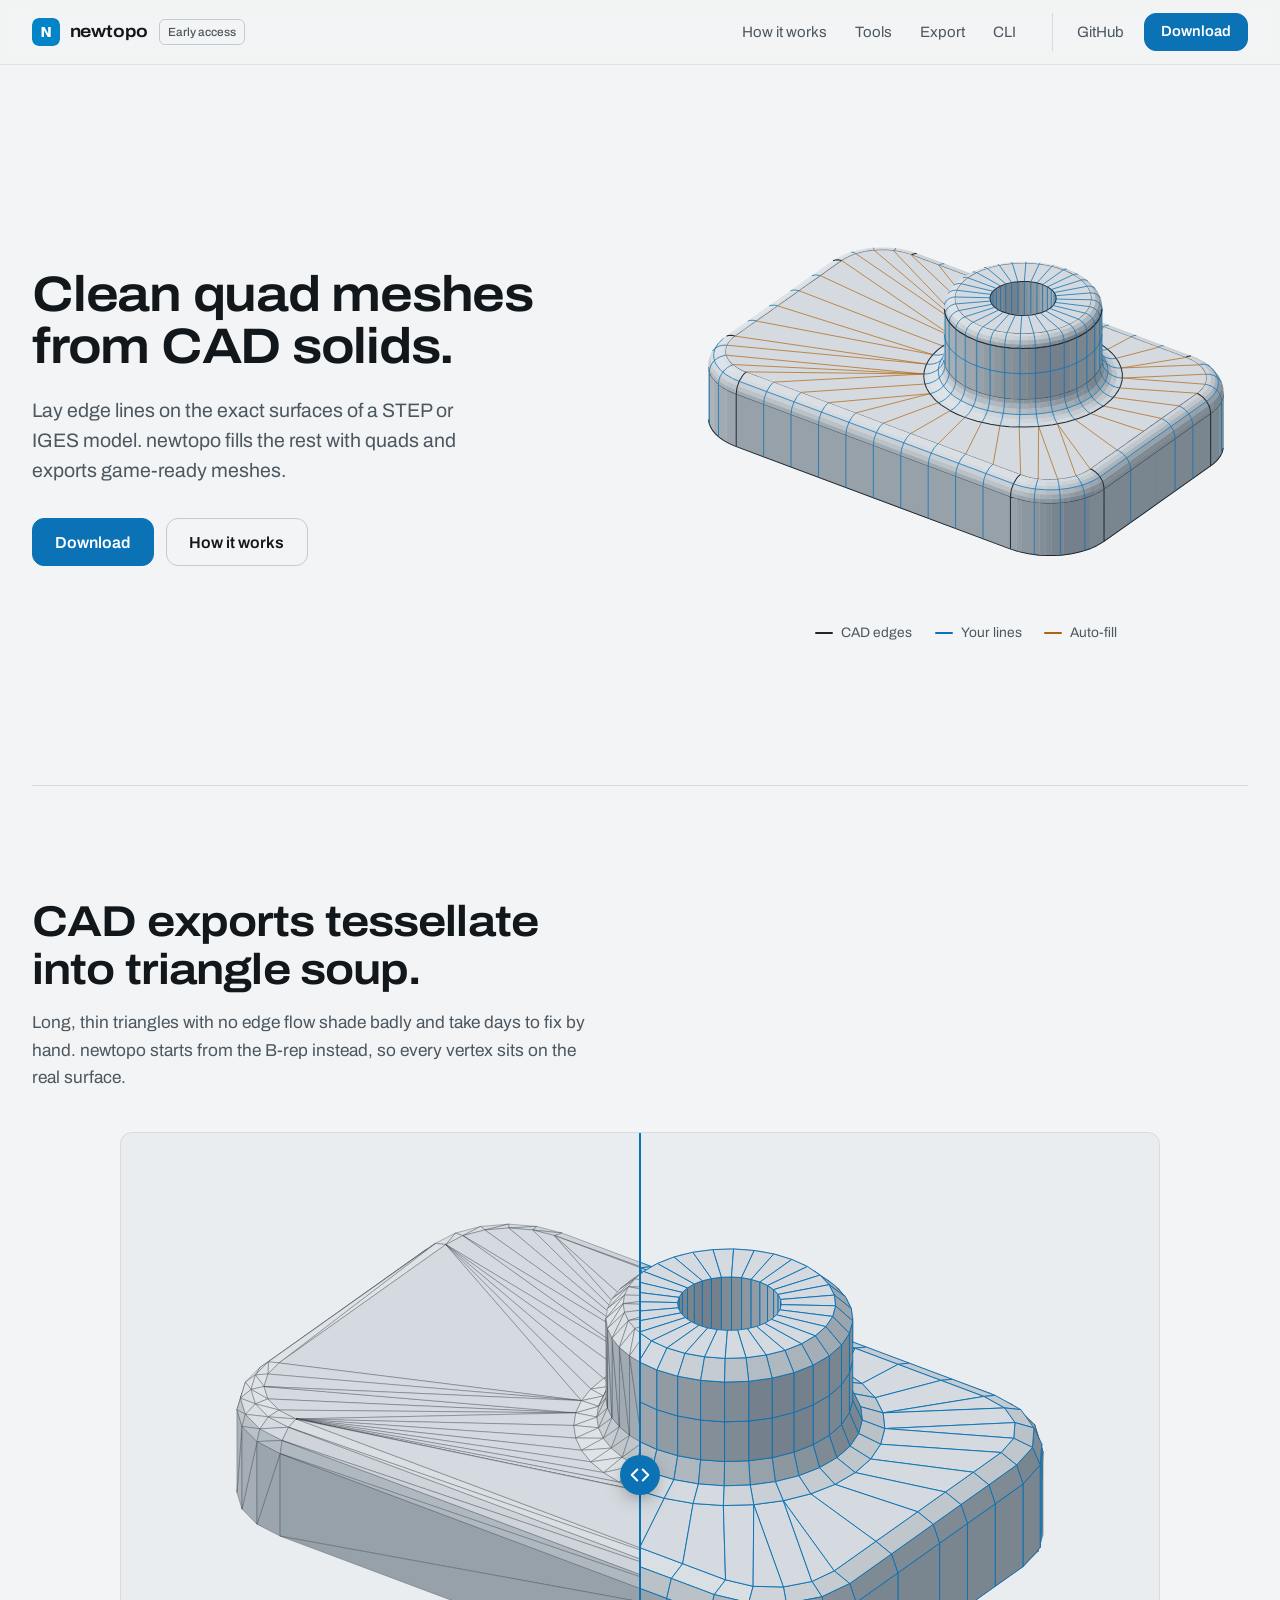
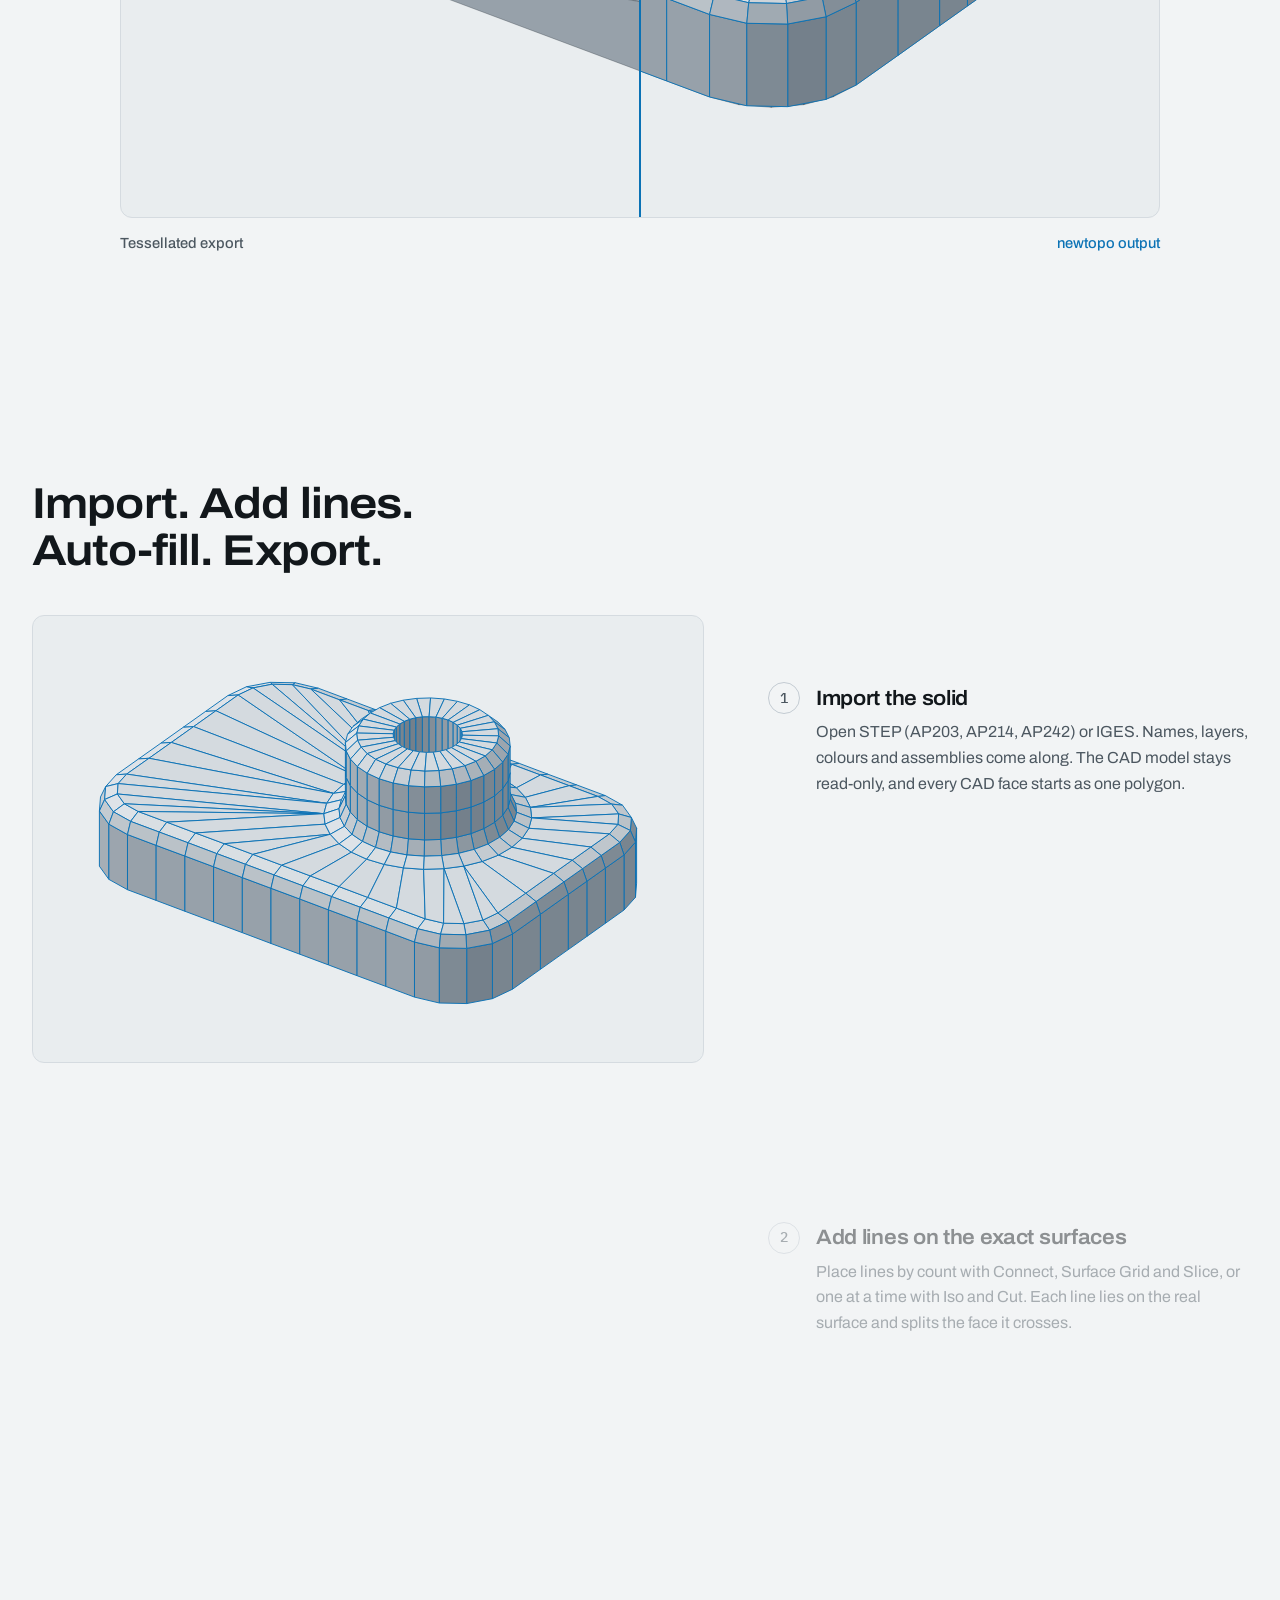
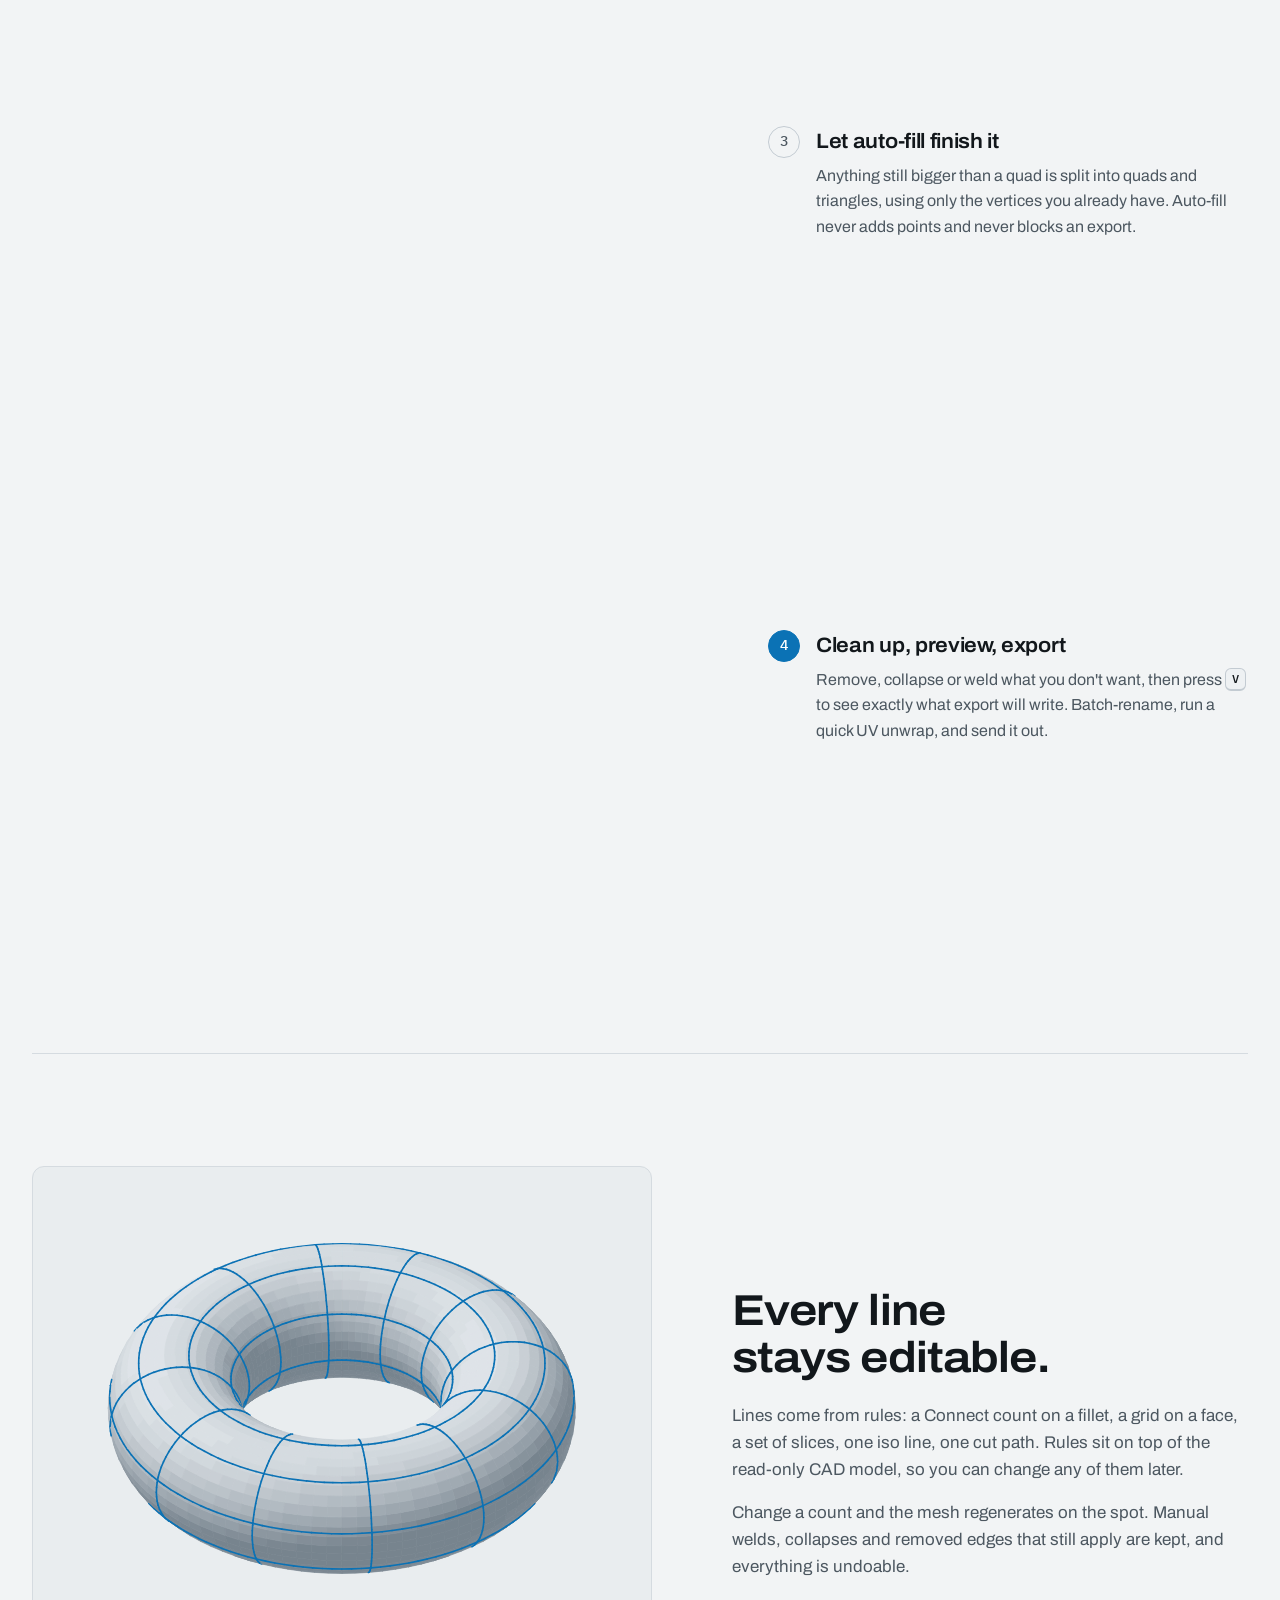
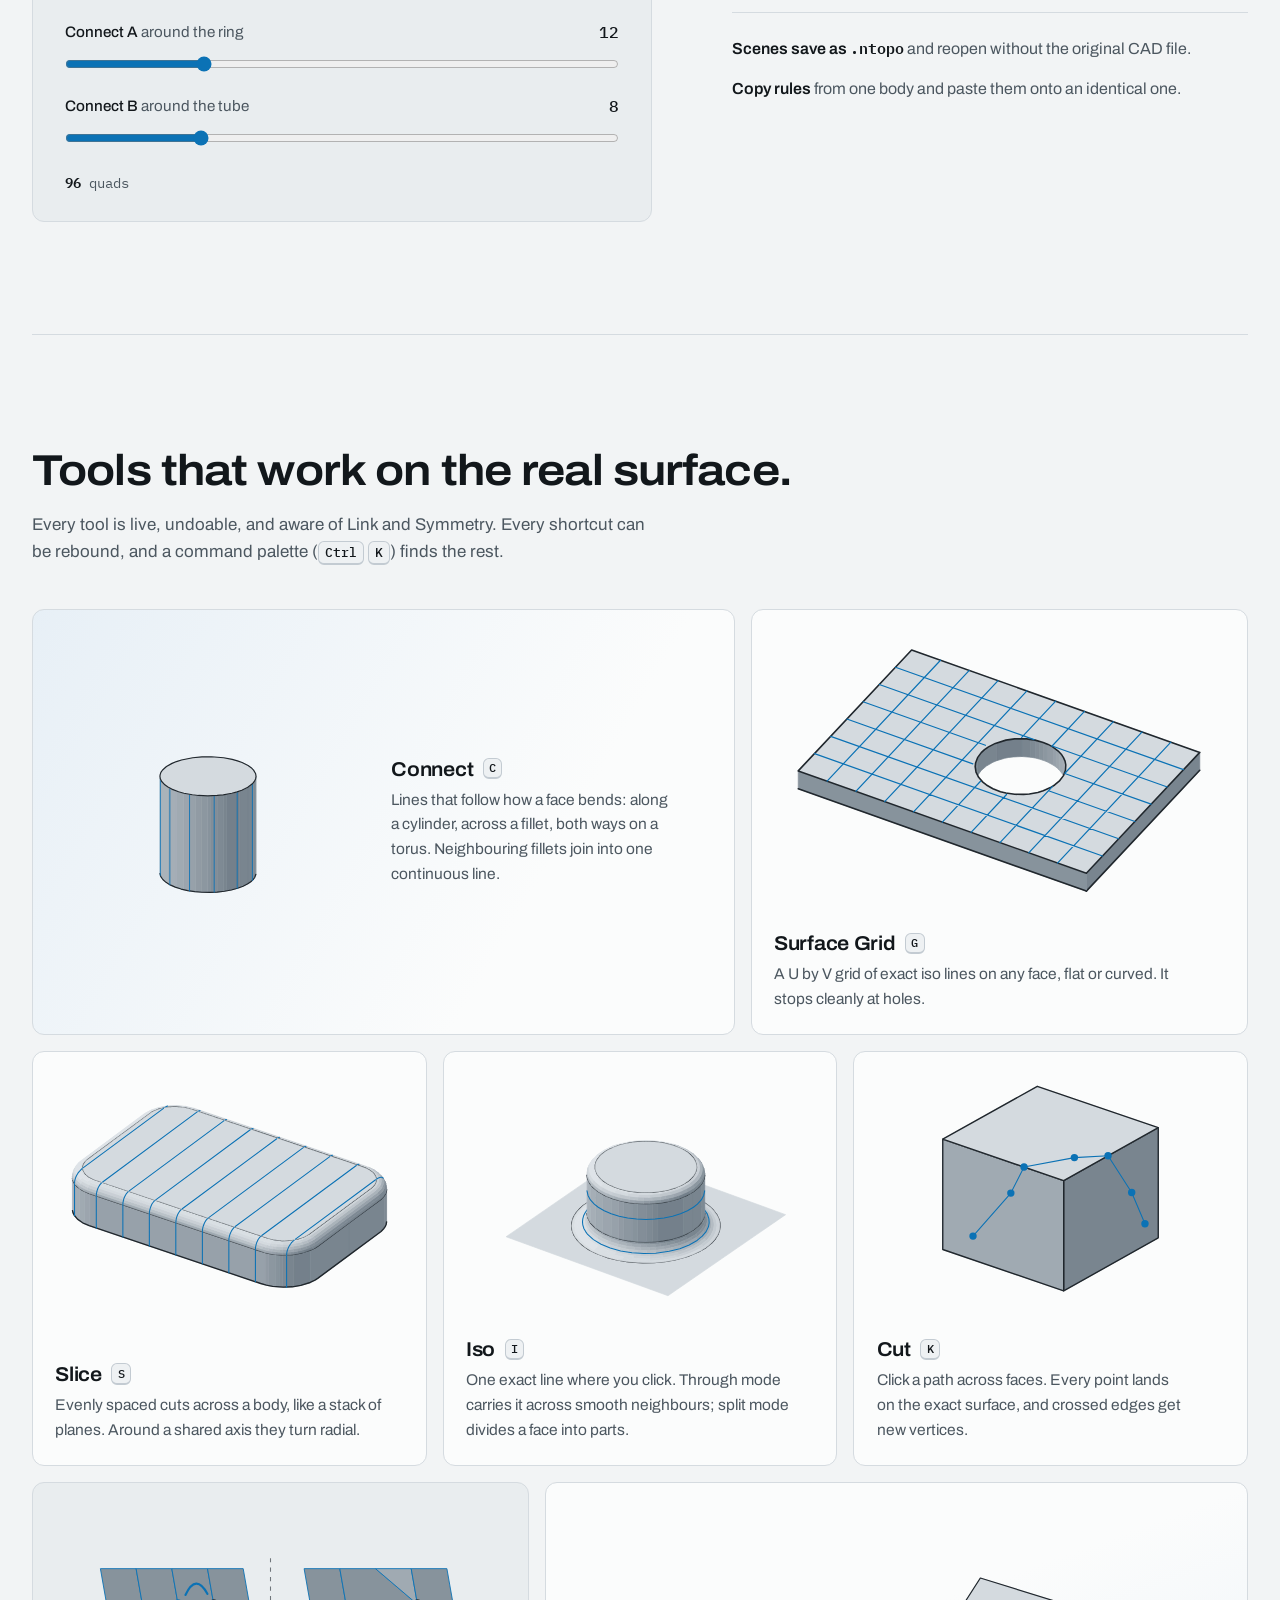
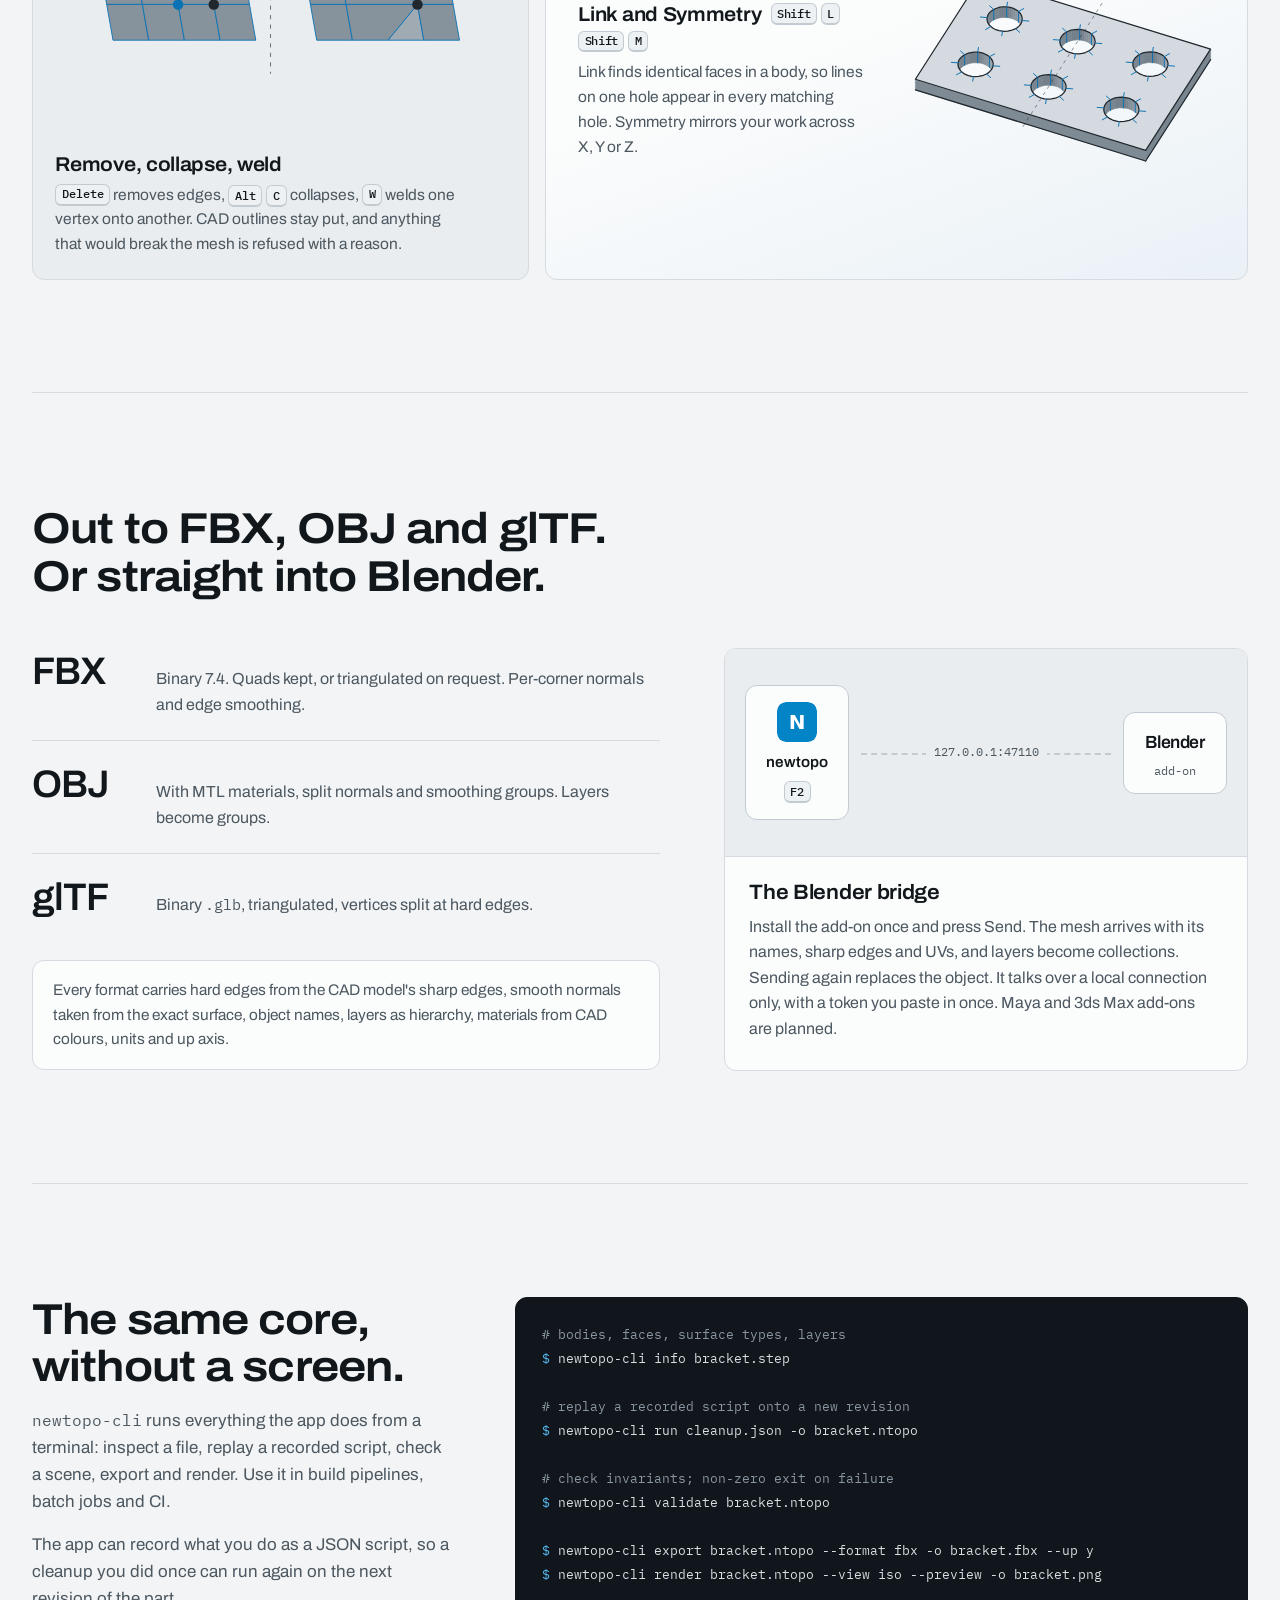
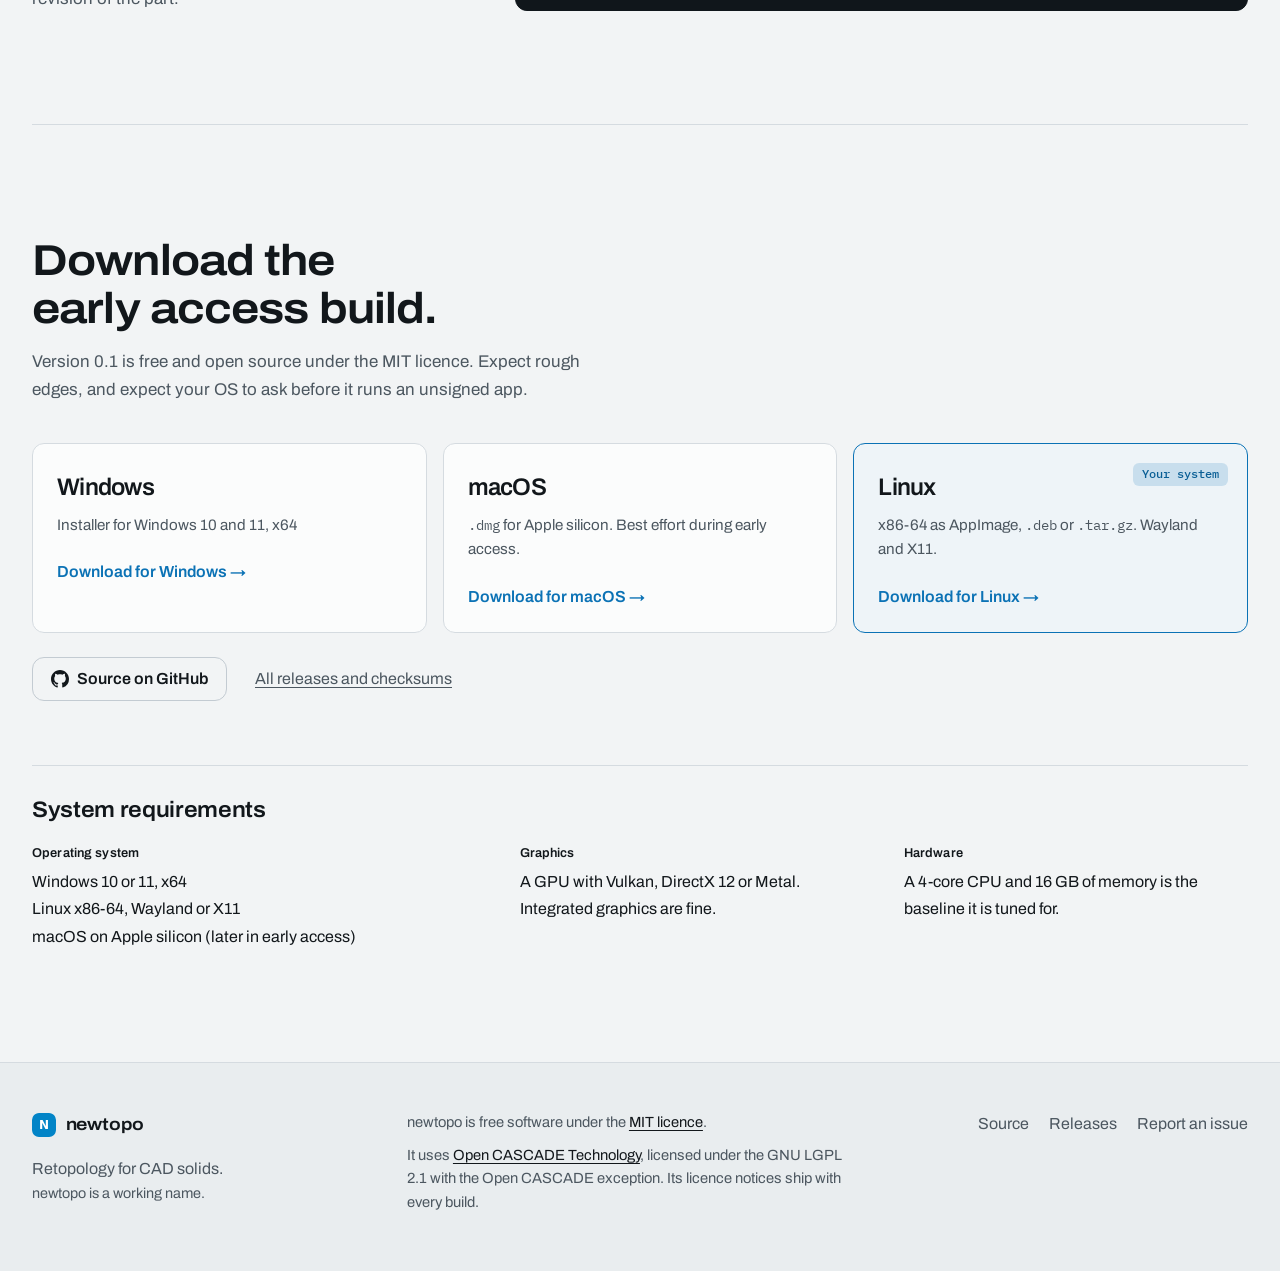
==== site/index.html @ 8994af79 "Add static marketing site and GitHub Pages deploy A single static page in site/ (HTML, CSS, small va" ====
<!doctype html>
<html lang="en">
<head>
  <meta charset="utf-8">
  <meta name="viewport" content="width=device-width, initial-scale=1">
  <title>newtopo: clean quad meshes from CAD solids</title>
  <meta name="description" content="newtopo turns STEP and IGES solids into clean, game-ready quad meshes. Put edge lines on the exact CAD surfaces, let auto-fill finish the mesh, and export FBX, OBJ, glTF or send it to Blender. Open source, early access.">
  <meta name="color-scheme" content="dark light">
  <meta name="theme-color" content="#0e1114" media="(prefers-color-scheme: dark)">
  <meta name="theme-color" content="#f2f4f5" media="(prefers-color-scheme: light)">
  <link rel="icon" href="assets/icon.svg" type="image/svg+xml">

  <meta property="og:type" content="website">
  <meta property="og:site_name" content="newtopo">
  <meta property="og:title" content="newtopo: clean quad meshes from CAD solids">
  <meta property="og:description" content="Put edge lines on the exact CAD surfaces, let auto-fill finish the mesh, and export to FBX, OBJ, glTF or Blender.">
  <meta property="og:url" content="https://silasvogt.github.io/newtopo/">
  <meta property="og:image" content="https://silasvogt.github.io/newtopo/assets/og.png">
  <meta property="og:image:width" content="1200">
  <meta property="og:image:height" content="630">
  <meta property="og:image:alt" content="A filleted CAD part with blue edge lines drawn over its surfaces">
  <meta name="twitter:card" content="summary_large_image">

  <link rel="preconnect" href="https://fonts.googleapis.com">
  <link rel="preconnect" href="https://fonts.gstatic.com" crossorigin>
  <link rel="stylesheet" href="https://fonts.googleapis.com/css2?family=Archivo:wdth,wght@100..125,400..700&family=IBM+Plex+Mono:wght@400;500&display=swap">
  <link rel="preload" href="assets/art/hero-part.svg" as="image" type="image/svg+xml">
  <link rel="stylesheet" href="styles.css">
  <script>document.documentElement.classList.add("js")</script>
  <script src="main.js" defer></script>
</head>
<body>
  <a class="skip" href="#main">Skip to content</a>

  <header class="nav">
    <div class="nav__inner wrap">
      <a class="brand" href="#top" aria-label="newtopo home">
        <img src="assets/icon.svg" width="28" height="28" alt="">
        <span>newtopo</span>
        <span class="status">Early access</span>
      </a>
      <nav aria-label="Sections">
        <ul class="nav__links">
          <li><a href="#loop">How it works</a></li>
          <li><a href="#tools">Tools</a></li>
          <li><a href="#export">Export</a></li>
          <li><a href="#cli">CLI</a></li>
        </ul>
      </nav>
      <div class="nav__end">
        <a class="nav__src" href="https://github.com/SilasVogt/newtopo">GitHub</a>
        <a class="btn btn--small" href="#download">Download</a>
      </div>
    </div>
  </header>

  <main id="main">
    <!-- ============================================================ HERO -->
    <section class="hero wrap" id="top" aria-labelledby="hero-title">
      <div class="hero__copy">
        <h1 id="hero-title">Clean quad meshes from CAD solids.</h1>
        <p class="hero__sub">Lay edge lines on the exact surfaces of a STEP or IGES model. newtopo fills the rest with quads and exports game-ready meshes.</p>
        <div class="hero__cta">
          <a class="btn" href="#download">Download</a>
          <a class="btn btn--ghost" href="#loop">How it works</a>
        </div>
      </div>
      <figure class="hero__art shot" data-shot="hero-viewport">
        <!-- SCREENSHOT: hero-viewport. The main viewport with a filleted part, CAD edges, user lines and auto-fill edges visible. 16:11, at least 1880x1280. -->
        <img src="assets/art/hero-part.svg" width="940" height="640" fetchpriority="high"
             alt="A rounded plate with a filleted boss. Blue lines run across its fillets and walls, and orange auto-fill edges connect them across the flat top.">
        <figcaption class="legend" aria-label="Line colours">
          <span class="legend__item"><i class="sw sw--cad"></i>CAD edges</span>
          <span class="legend__item"><i class="sw sw--ln"></i>Your lines</span>
          <span class="legend__item"><i class="sw sw--fe"></i>Auto-fill</span>
        </figcaption>
      </figure>
    </section>

    <!-- ============================================================ BEFORE / AFTER -->
    <section class="compare-sec wrap" id="why" aria-labelledby="why-title">
      <div class="compare-sec__head">
        <h2 id="why-title">CAD exports tessellate into triangle soup.</h2>
        <p>Long, thin triangles with no edge flow shade badly and take days to fix by hand. newtopo starts from the B-rep instead, so every vertex sits on the real surface.</p>
      </div>
      <div class="compare" style="--pos: 50%">
        <!-- SCREENSHOT: compare-before. Preview of a plain tessellated STEP import (triangles). Same camera as compare-after. 940x620. -->
        <img class="compare__img shot" data-shot="compare-before" src="assets/art/compare-soup.svg" width="940" height="620" loading="lazy"
             alt="The part as a tessellated export: fans of long, thin triangles across the flat top and slivers along the fillets.">
        <!-- SCREENSHOT: compare-after. Preview mode of the same part after newtopo. Same camera as compare-before. 940x620. -->
        <img class="compare__img compare__after shot" data-shot="compare-after" src="assets/art/compare-quads.svg" width="940" height="620" loading="lazy"
             alt="The same part after newtopo: rows of quads that follow the fillets, walls and boss.">
        <span class="compare__handle" aria-hidden="true"></span>
        <input class="compare__range" type="range" min="0" max="100" value="50" step="1"
               aria-label="Slide to compare the tessellated export with the newtopo mesh">
      </div>
      <div class="compare__labels" aria-hidden="true">
        <span>Tessellated export</span>
        <span>newtopo output</span>
      </div>
    </section>

    <!-- ============================================================ CORE LOOP -->
    <section class="loop wrap" id="loop" aria-labelledby="loop-title">
      <h2 id="loop-title" class="loop__title">Import. Add lines. Auto-fill. Export.</h2>
      <div class="loop__grid">
        <!-- Desktop only: main.js fills this sticky stage with copies of the step images below. -->
        <div class="loop__stage" aria-hidden="true"><div class="loop__frame"></div></div>
        <ol class="loop__steps">
          <li class="step" data-step="0">
            <figure class="step__art shot" data-shot="loop-import">
              <!-- SCREENSHOT: loop-import. A freshly imported STEP part, shaded, CAD edges only. 600x400. -->
              <img src="assets/art/loop-import.svg" width="600" height="400" loading="lazy" alt="The imported part, shaded, with only its CAD edges drawn.">
            </figure>
            <h3>Import the solid</h3>
            <p>Open STEP (AP203, AP214, AP242) or IGES. Names, layers, colours and assemblies come along. The CAD model stays read-only, and every CAD face starts as one polygon.</p>
          </li>
          <li class="step" data-step="1">
            <figure class="step__art shot" data-shot="loop-lines">
              <!-- SCREENSHOT: loop-lines. The same part with Connect/Grid lines added on fillets and walls. 600x400. -->
              <img src="assets/art/loop-lines.svg" width="600" height="400" loading="lazy" alt="Blue lines added along the walls, across the fillets and around the boss.">
            </figure>
            <h3>Add lines on the exact surfaces</h3>
            <p>Place lines by count with Connect, Surface Grid and Slice, or one at a time with Iso and Cut. Each line lies on the real surface and splits the face it crosses.</p>
          </li>
          <li class="step" data-step="2">
            <figure class="step__art shot" data-shot="loop-fill">
              <!-- SCREENSHOT: loop-fill. Auto-fill edges shown in their own colour on the flat top face. 600x400. -->
              <img src="assets/art/loop-fill.svg" width="600" height="400" loading="lazy" alt="Orange auto-fill edges connect the outline of the top face to the boss.">
            </figure>
            <h3>Let auto-fill finish it</h3>
            <p>Anything still bigger than a quad is split into quads and triangles, using only the vertices you already have. Auto-fill never adds points and never blocks an export.</p>
          </li>
          <li class="step" data-step="3">
            <figure class="step__art shot" data-shot="loop-preview">
              <!-- SCREENSHOT: loop-preview. Preview mode (V) showing only the output mesh. 600x400. -->
              <img src="assets/art/loop-preview.svg" width="600" height="400" loading="lazy" alt="Preview of the finished mesh: flat-shaded quads with every edge drawn.">
            </figure>
            <h3>Clean up, preview, export</h3>
            <p>Remove, collapse or weld what you don't want, then press <kbd>V</kbd> to see exactly what export will write. Batch-rename, run a quick UV unwrap, and send it out.</p>
          </li>
        </ol>
      </div>
    </section>

    <!-- ============================================================ RULES (interactive) -->
    <section class="rules wrap" id="rules" aria-labelledby="rules-title">
      <div class="rules__demo">
        <div class="torus" id="torus" role="img" aria-label="A torus with lines around the ring and around the tube. The sliders change how many.">
          <noscript><p class="torus__noscript">This demo needs JavaScript. A torus with Connect A = 12 and B = 8 gives a 12 by 8 quad grid.</p></noscript>
        </div>
        <div class="rules__controls">
          <div class="ctl">
            <label class="ctl__name" for="torus-a">Connect A <span class="ctl__hint">around the ring</span></label>
            <output for="torus-a" id="torus-a-out" class="ctl__val">12</output>
            <input type="range" id="torus-a" min="3" max="40" value="12">
          </div>
          <div class="ctl">
            <label class="ctl__name" for="torus-b">Connect B <span class="ctl__hint">around the tube</span></label>
            <output for="torus-b" id="torus-b-out" class="ctl__val">8</output>
            <input type="range" id="torus-b" min="3" max="24" value="8">
          </div>
          <p class="rules__count" aria-live="polite"><span id="torus-quads">96</span> quads</p>
        </div>
      </div>
      <div class="rules__copy">
        <h2 id="rules-title">Every line stays editable.</h2>
        <p>Lines come from rules: a Connect count on a fillet, a grid on a face, a set of slices, one iso line, one cut path. Rules sit on top of the read-only CAD model, so you can change any of them later.</p>
        <p>Change a count and the mesh regenerates on the spot. Manual welds, collapses and removed edges that still apply are kept, and everything is undoable.</p>
        <ul class="facts">
          <li><strong>Scenes save as <code>.ntopo</code></strong> and reopen without the original CAD file.</li>
          <li><strong>Copy rules</strong> from one body and paste them onto an identical one.</li>
        </ul>
      </div>
    </section>

    <!-- ============================================================ TOOLS (bento) -->
    <section class="tools wrap" id="tools" aria-labelledby="tools-title">
      <h2 id="tools-title">Tools that work on the real surface.</h2>
      <p class="section-lead">Every tool is live, undoable, and aware of Link and Symmetry. Every shortcut can be rebound, and a command palette (<span class="keys"><kbd>Ctrl</kbd><kbd>K</kbd></span>) finds the rest.</p>
      <div class="bento">
        <article class="tile tile--connect">
          <figure class="tile__art shot" data-shot="tool-connect">
            <!-- SCREENSHOT: tool-connect. Connect on a cylinder face, lines along its length. 800x560. -->
            <img src="assets/art/tool-connect.svg" width="400" height="280" loading="lazy" alt="A cylinder with evenly spaced lines along its length.">
          </figure>
          <div class="tile__text">
            <h3>Connect <kbd>C</kbd></h3>
            <p>Lines that follow how a face bends: along a cylinder, across a fillet, both ways on a torus. Neighbouring fillets join into one continuous line.</p>
          </div>
        </article>
        <article class="tile tile--grid">
          <figure class="tile__art shot" data-shot="tool-grid">
            <!-- SCREENSHOT: tool-grid. Surface Grid on a plate face with a hole. 800x560. -->
            <img src="assets/art/tool-grid.svg" width="400" height="280" loading="lazy" alt="A flat plate with a grid of lines that stops at the edge of a round hole.">
          </figure>
          <div class="tile__text">
            <h3>Surface Grid <kbd>G</kbd></h3>
            <p>A U by V grid of exact iso lines on any face, flat or curved. It stops cleanly at holes.</p>
          </div>
        </article>
        <article class="tile tile--slice">
          <figure class="tile__art shot" data-shot="tool-slice">
            <!-- SCREENSHOT: tool-slice. Slice through a filleted body. 800x560. -->
            <img src="assets/art/tool-slice.svg" width="400" height="280" loading="lazy" alt="A rounded block with evenly spaced loops that pass over its fillets.">
          </figure>
          <div class="tile__text">
            <h3>Slice <kbd>S</kbd></h3>
            <p>Evenly spaced cuts across a body, like a stack of planes. Around a shared axis they turn radial.</p>
          </div>
        </article>
        <article class="tile tile--iso">
          <figure class="tile__art shot" data-shot="tool-iso">
            <!-- SCREENSHOT: tool-iso. A through-iso loop around a fillet ring. 800x560. -->
            <img src="assets/art/tool-iso.svg" width="400" height="280" loading="lazy" alt="A boss on a plate with a single closed line running around its fillet.">
          </figure>
          <div class="tile__text">
            <h3>Iso <kbd>I</kbd></h3>
            <p>One exact line where you click. Through mode carries it across smooth neighbours; split mode divides a face into parts.</p>
          </div>
        </article>
        <article class="tile tile--cut">
          <figure class="tile__art shot" data-shot="tool-cut">
            <!-- SCREENSHOT: tool-cut. A cut path across three faces of a box. 800x560. -->
            <img src="assets/art/tool-cut.svg" width="400" height="280" loading="lazy" alt="A box with a path of points drawn across three of its faces.">
          </figure>
          <div class="tile__text">
            <h3>Cut <kbd>K</kbd></h3>
            <p>Click a path across faces. Every point lands on the exact surface, and crossed edges get new vertices.</p>
          </div>
        </article>
        <article class="tile tile--cleanup">
          <figure class="tile__art shot" data-shot="tool-cleanup">
            <!-- SCREENSHOT: tool-cleanup. Target Weld in action on a quad strip. 800x460. -->
            <img src="assets/art/tool-cleanup.svg" width="400" height="230" loading="lazy" alt="Two quad strips. In the second, one vertex has been welded onto its neighbour, turning a quad into a triangle.">
          </figure>
          <div class="tile__text">
            <h3>Remove, collapse, weld</h3>
            <p><kbd>Delete</kbd> removes edges, <span class="keys"><kbd>Alt</kbd><kbd>C</kbd></span> collapses, <kbd>W</kbd> welds one vertex onto another. CAD outlines stay put, and anything that would break the mesh is refused with a reason.</p>
          </div>
        </article>
        <article class="tile tile--link">
          <figure class="tile__art shot" data-shot="tool-link">
            <!-- SCREENSHOT: tool-link. Link on: one hole edited, all identical holes updated; symmetry plane visible. 800x560. -->
            <img src="assets/art/tool-link.svg" width="400" height="280" loading="lazy" alt="A plate with six identical holes, each with the same lines, and a dashed mirror plane through the middle.">
          </figure>
          <div class="tile__text">
            <h3>Link and Symmetry <span class="keys"><kbd>Shift</kbd><kbd>L</kbd></span> <span class="keys"><kbd>Shift</kbd><kbd>M</kbd></span></h3>
            <p>Link finds identical faces in a body, so lines on one hole appear in every matching hole. Symmetry mirrors your work across X, Y or Z.</p>
          </div>
        </article>
      </div>
    </section>

    <!-- ============================================================ EXPORT + BRIDGE -->
    <section class="export wrap" id="export" aria-labelledby="export-title">
      <h2 id="export-title">Out to FBX, OBJ and glTF. Or straight into Blender.</h2>
      <div class="export__grid">
        <div class="formats-col">
        <dl class="formats">
          <div class="format">
            <dt>FBX</dt>
            <dd>Binary 7.4. Quads kept, or triangulated on request. Per-corner normals and edge smoothing.</dd>
          </div>
          <div class="format">
            <dt>OBJ</dt>
            <dd>With MTL materials, split normals and smoothing groups. Layers become groups.</dd>
          </div>
          <div class="format">
            <dt>glTF</dt>
            <dd>Binary <code>.glb</code>, triangulated, vertices split at hard edges.</dd>
          </div>
        </dl>
        <p class="formats__note">Every format carries hard edges from the CAD model's sharp edges, smooth normals taken from the exact surface, object names, layers as hierarchy, materials from CAD colours, units and up axis.</p>
        </div>
        <figure class="bridge shot" data-shot="bridge-blender">
          <!-- SCREENSHOT: bridge-blender. Blender receiving a mesh from the bridge panel (F2), collections visible in the outliner. 1040x720. -->
          <div class="bridge__diagram" aria-hidden="true">
            <div class="bridge__node">
              <img src="assets/icon.svg" width="40" height="40" alt="">
              <span>newtopo</span>
              <kbd>F2</kbd>
            </div>
            <div class="bridge__wire">
              <span class="bridge__pulse"></span>
              <code>127.0.0.1:47110</code>
            </div>
            <div class="bridge__node bridge__node--host">
              <span class="bridge__host">Blender</span>
              <span class="bridge__sub">add-on</span>
            </div>
          </div>
          <figcaption>
            <h3>The Blender bridge</h3>
            <p>Install the add-on once and press Send. The mesh arrives with its names, sharp edges and UVs, and layers become collections. Sending again replaces the object. It talks over a local connection only, with a token you paste in once. Maya and 3ds Max add-ons are planned.</p>
          </figcaption>
        </figure>
      </div>
    </section>

    <!-- ============================================================ CLI -->
    <section class="cli wrap" id="cli" aria-labelledby="cli-title">
      <div class="cli__copy">
        <h2 id="cli-title">The same core, without a screen.</h2>
        <p><code>newtopo-cli</code> runs everything the app does from a terminal: inspect a file, replay a recorded script, check a scene, export and render. Use it in build pipelines, batch jobs and CI.</p>
        <p>The app can record what you do as a JSON script, so a cleanup you did once can run again on the next revision of the part.</p>
      </div>
      <div class="term" role="region" aria-label="Example commands">
        <pre><code><span class="c"># bodies, faces, surface types, layers</span>
<span class="p">$</span> newtopo-cli info bracket.step

<span class="c"># replay a recorded script onto a new revision</span>
<span class="p">$</span> newtopo-cli run cleanup.json -o bracket.ntopo

<span class="c"># check invariants; non-zero exit on failure</span>
<span class="p">$</span> newtopo-cli validate bracket.ntopo

<span class="p">$</span> newtopo-cli export bracket.ntopo --format fbx -o bracket.fbx --up y
<span class="p">$</span> newtopo-cli render bracket.ntopo --view iso --preview -o bracket.png</code></pre>
      </div>
    </section>

    <!-- ============================================================ DOWNLOAD -->
    <section class="download wrap" id="download" aria-labelledby="download-title">
      <div class="download__head">
        <h2 id="download-title">Download the early access build.</h2>
        <p>Version 0.1 is free and open source under the MIT licence. Expect rough edges, and expect your OS to ask before it runs an unsigned app.</p>
      </div>
      <div class="os">
        <a class="os__card" data-os="windows" href="https://github.com/SilasVogt/newtopo/releases/latest">
          <span class="os__name">Windows</span>
          <span class="os__detail">Installer for Windows 10 and 11, x64</span>
          <span class="os__go">Download for Windows <span aria-hidden="true">&rarr;</span></span>
          <span class="os__mine">Your system</span>
        </a>
        <a class="os__card" data-os="mac" href="https://github.com/SilasVogt/newtopo/releases/latest">
          <span class="os__name">macOS</span>
          <span class="os__detail"><code>.dmg</code> for Apple silicon. Best effort during early access.</span>
          <span class="os__go">Download for macOS <span aria-hidden="true">&rarr;</span></span>
          <span class="os__mine">Your system</span>
        </a>
        <a class="os__card" data-os="linux" href="https://github.com/SilasVogt/newtopo/releases/latest">
          <span class="os__name">Linux</span>
          <span class="os__detail">x86-64 as AppImage, <code>.deb</code> or <code>.tar.gz</code>. Wayland and X11.</span>
          <span class="os__go">Download for Linux <span aria-hidden="true">&rarr;</span></span>
          <span class="os__mine">Your system</span>
        </a>
      </div>
      <div class="download__foot">
        <a class="src-link" href="https://github.com/SilasVogt/newtopo">
          <svg width="18" height="18" viewBox="0 0 16 16" aria-hidden="true"><path fill="currentColor" d="M8 0C3.58 0 0 3.58 0 8c0 3.54 2.29 6.53 5.47 7.59.4.07.55-.17.55-.38 0-.19-.01-.82-.01-1.49-2.01.37-2.53-.49-2.69-.94-.09-.23-.48-.94-.82-1.13-.28-.15-.68-.52-.01-.53.63-.01 1.08.58 1.23.82.72 1.21 1.87.87 2.33.66.07-.52.28-.87.51-1.07-1.78-.2-3.64-.89-3.64-3.95 0-.87.31-1.59.82-2.15-.08-.2-.36-1.02.08-2.12 0 0 .67-.21 2.2.82.64-.18 1.32-.27 2-.27.68 0 1.36.09 2 .27 1.53-1.04 2.2-.82 2.2-.82.44 1.1.16 1.92.08 2.12.51.56.82 1.27.82 2.15 0 3.07-1.87 3.75-3.65 3.95.29.25.54.73.54 1.48 0 1.07-.01 1.93-.01 2.2 0 .21.15.46.55.38A8.013 8.013 0 0016 8c0-4.42-3.58-8-8-8z"/></svg>
          Source on GitHub
        </a>
        <a class="all-releases" href="https://github.com/SilasVogt/newtopo/releases">All releases and checksums</a>
      </div>

      <section class="reqs" aria-labelledby="reqs-title">
        <h3 id="reqs-title">System requirements</h3>
        <div class="reqs__grid">
          <div class="req">
            <h4>Operating system</h4>
            <p>Windows 10 or 11, x64<br>Linux x86-64, Wayland or X11<br>macOS on Apple silicon (later in early access)</p>
          </div>
          <div class="req">
            <h4>Graphics</h4>
            <p>A GPU with Vulkan, DirectX 12 or Metal. Integrated graphics are fine.</p>
          </div>
          <div class="req">
            <h4>Hardware</h4>
            <p>A 4-core CPU and 16 GB of memory is the baseline it is tuned for.</p>
          </div>
        </div>
      </section>
    </section>
  </main>

  <footer class="foot">
    <div class="foot__inner wrap">
      <div class="foot__brand">
        <a class="brand" href="#top">
          <img src="assets/icon.svg" width="24" height="24" alt="">
          <span>newtopo</span>
        </a>
        <p>Retopology for CAD solids. <span class="foot__muted">newtopo is a working name.</span></p>
      </div>
      <div class="foot__legal">
        <p>newtopo is free software under the <a href="https://github.com/SilasVogt/newtopo/blob/main/LICENSE">MIT licence</a>.</p>
        <p>It uses <a href="https://dev.opencascade.org/">Open CASCADE Technology</a>, licensed under the GNU LGPL 2.1 with the Open CASCADE exception. Its licence notices ship with every build.</p>
      </div>
      <ul class="foot__links">
        <li><a href="https://github.com/SilasVogt/newtopo">Source</a></li>
        <li><a href="https://github.com/SilasVogt/newtopo/releases">Releases</a></li>
        <li><a href="https://github.com/SilasVogt/newtopo/issues">Report an issue</a></li>
      </ul>
    </div>
  </footer>
</body>
</html>
---- site/styles.css ----
/* newtopo site. Dark first; light via prefers-color-scheme.
   Shape system: 12px radius for panels, media and buttons; 6px for kbd and chips. */

:root {
  --bg: #0e1114;
  --bg-2: #12161a;
  --panel: #161b20;
  --panel-2: #1b2127;
  --line: #262e35;
  --line-2: #323b44;
  --text: #e6e9ec;
  --muted: #9aa4ad;
  --accent: #57b6ee;
  --accent-strong: #7cc6f2;
  --on-accent: #062538;
  --cad: #d8dee4;
  --fill: #e7a65a;
  /* shade ramp for the interactive torus; matches the generated art */
  --lo: #161b20;
  --hi: #a7b2bc;
  --shadow: 0 30px 80px -40px rgb(0 0 0 / .7);
  --r: 12px;
  --r-s: 6px;
  --font: "Archivo", ui-sans-serif, system-ui, -apple-system, "Segoe UI", sans-serif;
  --mono: "IBM Plex Mono", ui-monospace, "SFMono-Regular", Menlo, Consolas, monospace;
  --ease: cubic-bezier(.16, 1, .3, 1);
  color-scheme: dark;
}

@media (prefers-color-scheme: light) {
  :root {
    --bg: #f2f4f5;
    --bg-2: #e9edef;
    --panel: #fbfcfc;
    --panel-2: #eef1f3;
    --line: #d5dbe0;
    --line-2: #c3cbd2;
    --text: #12171b;
    --muted: #4c5760;
    --accent: #0b72b5;
    --accent-strong: #095e95;
    --on-accent: #ffffff;
    --cad: #20272d;
    --fill: #b0620c;
    --lo: #6b7883;
    --hi: #e3e8ec;
    --shadow: 0 30px 70px -45px rgb(30 50 70 / .45);
    color-scheme: light;
  }
}

*, *::before, *::after { box-sizing: border-box; }
html { -webkit-text-size-adjust: 100%; scroll-behavior: smooth; scroll-padding-top: 80px; }
body {
  margin: 0;
  background: var(--bg);
  color: var(--text);
  font: 400 1rem/1.6 var(--font);
  -webkit-font-smoothing: antialiased;
  text-rendering: optimizeLegibility;
  overflow-x: clip;
}
img, svg { display: block; max-width: 100%; height: auto; }
a { color: inherit; }
h1, h2, h3, h4 { margin: 0; font-weight: 650; font-stretch: 112%; letter-spacing: -.015em; line-height: 1.1; text-wrap: balance; }
h3, h4 { font-stretch: 106%; font-weight: 620; }
p { margin: 0; text-wrap: pretty; }
code, kbd, pre { font-family: var(--mono); }
code { font-size: .92em; }
kbd {
  display: inline-block;
  min-width: 1.7em;
  padding: .05em .45em;
  border: 1px solid var(--line-2);
  border-bottom-width: 2px;
  border-radius: var(--r-s);
  background: var(--panel-2);
  color: var(--text);
  font-size: .78em;
  font-weight: 500;
  line-height: 1.5;
  text-align: center;
  vertical-align: .1em;
}

::selection { background: color-mix(in oklab, var(--accent) 35%, transparent); color: var(--text); }
html { scrollbar-color: var(--line-2) var(--bg); accent-color: var(--accent); caret-color: var(--accent); }
:focus-visible { outline: 2px solid var(--accent); outline-offset: 3px; border-radius: 4px; }

.wrap { width: min(100% - 32px, 1240px); margin-inline: auto; }
@media (min-width: 768px) { .wrap { width: min(100% - 64px, 1240px); } }

.skip {
  position: absolute; left: 16px; top: -60px; z-index: 30;
  padding: .6rem 1rem; border-radius: var(--r); background: var(--accent); color: var(--on-accent);
  font-weight: 600; text-decoration: none;
}
.skip:focus { top: 12px; }

/* ------------------------------------------------------------ buttons */
.btn {
  display: inline-flex; align-items: center; justify-content: center; gap: .5rem;
  min-height: 48px; padding: 0 1.4rem;
  border: 1px solid var(--accent); border-radius: var(--r);
  background: var(--accent); color: var(--on-accent);
  font-weight: 600; font-size: 1rem; text-decoration: none; white-space: nowrap;
  transition: transform .25s var(--ease), background-color .2s, border-color .2s;
}
.btn:hover { background: var(--accent-strong); border-color: var(--accent-strong); }
.btn:active { transform: translateY(1px) scale(.985); }
.btn--ghost { background: transparent; color: var(--text); border-color: var(--line-2); }
.btn--ghost:hover { background: var(--panel-2); border-color: var(--muted); }
.btn--small { min-height: 38px; padding: 0 1rem; font-size: .92rem; }

/* ------------------------------------------------------------ nav */
.nav {
  position: sticky; top: 0; z-index: 20;
  background: color-mix(in oklab, var(--bg) 82%, transparent);
  backdrop-filter: blur(14px) saturate(140%);
  -webkit-backdrop-filter: blur(14px) saturate(140%);
  border-bottom: 1px solid color-mix(in oklab, var(--line) 70%, transparent);
}
.nav__inner { display: flex; align-items: center; gap: 1.5rem; height: 64px; }
.brand { display: inline-flex; align-items: center; gap: .6rem; font-weight: 650; font-stretch: 112%; font-size: 1.08rem; letter-spacing: -.01em; text-decoration: none; }
.status {
  margin-left: .15rem; padding: .15rem .5rem; border: 1px solid var(--line-2); border-radius: var(--r-s);
  color: var(--muted); font-size: .74rem; font-weight: 500; font-stretch: 100%; letter-spacing: 0; white-space: nowrap;
}
.brand img { border-radius: 7px; }
.nav nav { margin-left: auto; }
.nav__links { display: none; gap: .25rem; margin: 0; padding: 0; list-style: none; }
.nav__links a, .nav__src {
  display: block; padding: .45rem .75rem; border-radius: var(--r-s);
  color: var(--muted); font-size: .94rem; text-decoration: none;
  transition: color .2s, background-color .2s;
}
.nav__links a:hover, .nav__src:hover { color: var(--text); background: var(--panel-2); }
.nav__end { display: flex; align-items: center; gap: .5rem; margin-left: auto; }
.nav nav + .nav__end { margin-left: 0; }
.nav__src { display: none; }
@media (min-width: 860px) {
  .nav__links { display: flex; }
  .nav__src { display: block; }
  .nav__end { padding-left: .75rem; border-left: 1px solid var(--line); }
}
@media (prefers-reduced-transparency: reduce) {
  .nav { background: var(--bg); backdrop-filter: none; -webkit-backdrop-filter: none; }
}

/* ------------------------------------------------------------ hero */
.hero {
  display: grid; gap: 2rem; align-items: center;
  padding-block: 3rem 3.5rem;
}
.hero h1 { font-size: clamp(2.1rem, 2.9vw + .8rem, 3.3rem); font-stretch: 112%; letter-spacing: -.025em; line-height: 1.06; max-width: 13em; }
.hero__sub { margin-top: 1.4rem; max-width: 40ch; color: var(--muted); font-size: clamp(1.05rem, .4vw + .95rem, 1.22rem); line-height: 1.55; }
.hero__cta { display: flex; flex-wrap: wrap; gap: .75rem; margin-top: 2rem; }
.hero__art { position: relative; margin: 0; }
.hero__art img { width: 100%; }
.legend { display: flex; flex-wrap: wrap; gap: .4rem 1.4rem; margin-top: .25rem; justify-content: center; color: var(--muted); font-size: .86rem; line-height: 1.4; }
.legend__item { display: inline-flex; align-items: center; gap: .5rem; }
.sw { display: inline-block; width: 18px; height: 2px; border-radius: 2px; }
.sw--cad { background: var(--cad); }
.sw--ln { background: var(--accent); }
.sw--fe { background: var(--fill); }
@media (min-width: 960px) {
  .hero { grid-template-columns: minmax(0, 1fr) minmax(0, 1fr); gap: 1.5rem; padding-block: 3.5rem 4.5rem; min-height: min(720px, calc(100dvh - 64px)); }
  .hero__art { margin-right: -32px; }
}

/* ------------------------------------------------------------ section rhythm */
main > section { padding-block: 4.5rem; }
@media (min-width: 960px) { main > section { padding-block: 7rem; } }
main > section > h2, .compare-sec__head h2, .rules__copy h2, .cli__copy h2, .download__head h2 {
  font-size: clamp(1.75rem, 2.4vw + .8rem, 2.7rem); letter-spacing: -.02em;
}
.section-lead { margin-top: 1rem; max-width: 62ch; color: var(--muted); font-size: 1.06rem; }

/* ------------------------------------------------------------ compare */
.compare-sec { border-top: 1px solid var(--line); }
.compare-sec__head { max-width: 46rem; }
.compare-sec__head p { margin-top: 1rem; color: var(--muted); font-size: 1.08rem; max-width: 60ch; }
.compare {
  position: relative; margin-top: 2.5rem;
  aspect-ratio: 940 / 620; max-width: 1040px; margin-inline: auto;
  border-radius: var(--r); background: var(--bg-2); overflow: hidden;
  border: 1px solid var(--line);
  touch-action: pan-y;
}
.compare__img { position: absolute; inset: 0; width: 100%; height: 100%; object-fit: contain; }
.compare__after { clip-path: inset(0 0 0 var(--pos)); }
.compare__handle {
  position: absolute; top: 0; bottom: 0; left: var(--pos); width: 2px; margin-left: -1px;
  background: var(--accent); pointer-events: none;
}
.compare__handle::after {
  content: ""; position: absolute; top: 50%; left: 50%; width: 40px; height: 40px;
  transform: translate(-50%, -50%); border-radius: 50%;
  background: var(--accent) url("data:image/svg+xml,%3Csvg xmlns='http://www.w3.org/2000/svg' viewBox='0 0 24 24' fill='none' stroke='%23062538' stroke-width='2.2' stroke-linecap='round' stroke-linejoin='round'%3E%3Cpath d='M9 6l-6 6 6 6M15 6l6 6-6 6'/%3E%3C/svg%3E") center / 22px no-repeat;
  box-shadow: 0 6px 20px -6px rgb(0 0 0 / .5);
}
@media (prefers-color-scheme: light) {
  .compare__handle::after {
    background-image: url("data:image/svg+xml,%3Csvg xmlns='http://www.w3.org/2000/svg' viewBox='0 0 24 24' fill='none' stroke='white' stroke-width='2.2' stroke-linecap='round' stroke-linejoin='round'%3E%3Cpath d='M9 6l-6 6 6 6M15 6l6 6-6 6'/%3E%3C/svg%3E");
  }
}
.compare__range {
  position: absolute; inset: 0; width: 100%; height: 100%; margin: 0;
  opacity: 0; cursor: ew-resize; -webkit-appearance: none; appearance: none;
}
.compare:has(.compare__range:focus-visible) { outline: 2px solid var(--accent); outline-offset: 3px; }
.compare__labels {
  display: flex; justify-content: space-between; max-width: 1040px; margin: .9rem auto 0;
  color: var(--muted); font-size: .92rem; font-weight: 500;
}
.compare__labels span:last-child { color: var(--accent); }

/* ------------------------------------------------------------ loop */
.loop__title { max-width: 18ch; }
.loop__grid { display: grid; gap: 2rem; margin-top: 2.5rem; }
.loop__stage { display: none; }
.loop__steps { display: grid; gap: 2.75rem; margin: 0; padding: 0; list-style: none; counter-reset: step; }
.step { padding-left: 3rem; counter-increment: step; }
.step h3 { position: relative; }
.step h3::before {
  content: counter(step); position: absolute; left: -3rem; top: 50%; margin-top: -1rem;
  display: grid; place-items: center; width: 2rem; height: 2rem;
  border: 1px solid var(--line-2); border-radius: 50%;
  color: var(--muted); font: 500 .85rem/1 var(--mono);
  transition: color .3s, border-color .3s, background-color .3s;
}
.step__art { margin: 0 0 1.25rem -3rem; border-radius: var(--r); background: var(--bg-2); border: 1px solid var(--line); overflow: hidden; }
.step h3 { font-size: 1.3rem; }
.step p { margin-top: .6rem; color: var(--muted); max-width: 52ch; }

@media (min-width: 960px) {
  .js .loop__grid { grid-template-columns: minmax(0, 7fr) minmax(0, 5fr); gap: 4rem; }
  .js .loop__stage { display: block; position: relative; }
  .js .loop__frame {
    position: sticky; top: calc(50dvh - 220px);
    aspect-ratio: 3 / 2; border-radius: var(--r); background: var(--bg-2); border: 1px solid var(--line);
    overflow: hidden;
  }
  .js .loop__frame img {
    position: absolute; inset: 0; width: 100%; height: 100%;
    opacity: 0; transform: scale(.985);
    transition: opacity .5s var(--ease), transform .7s var(--ease);
  }
  .js .loop__frame img.is-on { opacity: 1; transform: none; }
  .js .loop__steps { gap: 0; }
  .js .step { min-height: 56dvh; display: flex; flex-direction: column; justify-content: center; opacity: .45; transition: opacity .4s var(--ease); }
  .js .step:first-child { min-height: 46dvh; justify-content: flex-start; padding-top: 8dvh; }
  .js .step.is-on { opacity: 1; }
  .js .step.is-on h3::before { color: var(--on-accent); background: var(--accent); border-color: var(--accent); }
  .js .step__art { display: none; }
}

/* ------------------------------------------------------------ rules */
.rules { display: grid; gap: 2.5rem; align-items: center; border-top: 1px solid var(--line); }
.rules__copy p { margin-top: 1rem; color: var(--muted); font-size: 1.06rem; max-width: 56ch; }
.rules__copy h2 + p { margin-top: 1.25rem; }
.facts { display: grid; gap: .9rem; margin: 2rem 0 0; padding: 1.4rem 0 0; list-style: none; border-top: 1px solid var(--line); color: var(--muted); }
.facts strong { color: var(--text); font-weight: 600; }
.rules__demo {
  border-radius: var(--r); background: var(--bg-2); border: 1px solid var(--line);
  padding: 1rem 1rem 1.25rem;
}
.torus { aspect-ratio: 4 / 3; display: grid; place-items: center; }
.torus svg { width: 100%; height: 100%; }
.torus__noscript { color: var(--muted); padding: 2rem; text-align: center; }
.torus [class^=l] { fill: var(--f); stroke: var(--f); stroke-width: .6; stroke-linejoin: round; }
.torus .ln { fill: none; stroke: var(--accent); stroke-width: 1.4; stroke-linecap: round; }
.torus .lb { fill: none; stroke: var(--accent); stroke-width: 1.4; stroke-linecap: round; }
.rules__controls { display: grid; gap: 1rem; margin-top: .5rem; padding-inline: .25rem; }
.ctl { display: grid; grid-template-columns: 1fr auto; align-items: center; gap: .35rem 1rem; }
.ctl__name { font-weight: 500; font-size: .95rem; }
.ctl__hint { color: var(--muted); font-weight: 400; }
.ctl__val { grid-row: 1; grid-column: 2; font: 500 1rem/1 var(--mono); color: var(--text); min-width: 2ch; text-align: right; }
.ctl input { grid-column: 1 / -1; }
.rules__count { margin-top: .25rem; color: var(--muted); font: 400 .9rem/1.4 var(--mono); }
.rules__count span { color: var(--text); font-weight: 600; }
input[type=range] { width: 100%; height: 28px; margin: 0; background: transparent; accent-color: var(--accent); cursor: pointer; }
@media (min-width: 960px) {
  .rules { grid-template-columns: minmax(0, 6fr) minmax(0, 5fr); gap: 5rem; }
  .rules__demo { padding: 1.5rem 1.75rem 1.75rem; }
}

/* ------------------------------------------------------------ tools bento */
.tools { border-top: 1px solid var(--line); }
.bento { display: grid; gap: 1rem; margin-top: 2.75rem; }
.tile {
  display: flex; flex-direction: column;
  border: 1px solid var(--line); border-radius: var(--r);
  background: var(--panel); overflow: hidden;
  transition: border-color .3s, transform .4s var(--ease);
}
.tile:hover { border-color: var(--line-2); }
.tile__art { margin: 0; padding: .75rem .75rem 0; display: grid; place-items: center; flex: 1; }
.tile__art img { width: 100%; max-width: 420px; }
.tile__text { padding: 1rem 1.4rem 1.4rem; }
.tile h3 { display: flex; flex-wrap: wrap; align-items: center; gap: .35rem .6rem; font-size: 1.25rem; }
.tile h3 kbd { font-size: .72rem; }
.keys { display: inline-flex; gap: .25rem; white-space: nowrap; }
.tile p { margin-top: .5rem; color: var(--muted); font-size: .97rem; max-width: 46ch; }
.tile--connect { background: linear-gradient(120deg, color-mix(in oklab, var(--accent) 9%, var(--panel)), var(--panel) 70%); }
.tile--cleanup { background: var(--bg-2); }
.tile--link { background: linear-gradient(160deg, var(--panel) 40%, color-mix(in oklab, var(--accent) 8%, var(--panel))); }
@media (min-width: 700px) {
  .bento { grid-template-columns: repeat(6, minmax(0, 1fr)); }
  .tile--connect { grid-column: span 3; }
  .tile--grid { grid-column: span 3; }
  .tile--slice, .tile--iso, .tile--cut { grid-column: span 2; }
  .tile--cleanup { grid-column: span 3; }
  .tile--link { grid-column: span 3; }
}
@media (min-width: 1080px) {
  .bento { grid-template-columns: repeat(12, minmax(0, 1fr)); }
  .tile--connect { grid-column: span 7; flex-direction: row; align-items: center; }
  .tile--connect .tile__art { flex: 1; padding: 1.25rem; }
  .tile--connect .tile__text { flex: 1; padding: 1.5rem 2rem 1.5rem .5rem; }
  .tile--grid { grid-column: span 5; }
  .tile--slice, .tile--iso, .tile--cut { grid-column: span 4; }
  .tile--cleanup { grid-column: span 5; }
  .tile--link { grid-column: span 7; flex-direction: row-reverse; align-items: center; }
  .tile--link .tile__art { flex: 1.15; padding: 1rem; }
  .tile--link .tile__text { flex: 1; padding: 1.5rem .5rem 1.5rem 2rem; }
}

/* ------------------------------------------------------------ export */
.export { border-top: 1px solid var(--line); }
.export h2 { max-width: 22ch; }
.export__grid { display: grid; gap: 3rem; margin-top: 3rem; }
.formats { margin: 0; display: grid; gap: 0; }
.formats-col { min-width: 0; }
.format { display: grid; grid-template-columns: 6.5rem 1fr; gap: 1.25rem; align-items: baseline; padding: 1.5rem 0 1.4rem; border-top: 1px solid var(--line); }
.format:first-child { border-top: 0; padding-top: .25rem; }
.format dt { font: 600 clamp(1.7rem, 2vw + 1rem, 2.4rem)/1 var(--font); letter-spacing: -.03em; }
.format dd { margin: 0; color: var(--muted); }
.formats__note { margin-top: 1.25rem; padding: 1.1rem 1.25rem; border-radius: var(--r); background: var(--panel); border: 1px solid var(--line); color: var(--muted); font-size: .96rem; }
.bridge { margin: 0; border: 1px solid var(--line); border-radius: var(--r); background: var(--panel); overflow: hidden; }
.bridge__diagram {
  display: grid; grid-template-columns: auto 1fr auto; align-items: center; gap: .75rem;
  padding: 2.25rem 1.25rem; background: var(--bg-2); border-bottom: 1px solid var(--line);
}
.bridge__node {
  display: grid; justify-items: center; gap: .45rem; min-width: 6.5rem; padding: 1rem .75rem;
  border: 1px solid var(--line-2); border-radius: var(--r); background: var(--panel);
  font-weight: 600; font-size: .95rem;
}
.bridge__node img { border-radius: 9px; }
.bridge__host { font-size: 1.1rem; letter-spacing: -.02em; }
.bridge__sub { color: var(--muted); font: 400 .78rem/1 var(--mono); }
.bridge__wire { position: relative; display: grid; place-items: center; height: 2.5rem; }
.bridge__wire::before { content: ""; position: absolute; left: 0; right: 0; top: 50%; border-top: 2px dashed var(--line-2); }
.bridge__wire code { position: relative; padding: .2rem .5rem; border-radius: var(--r-s); background: var(--bg-2); color: var(--muted); font-size: .74rem; white-space: nowrap; }
.bridge__pulse { position: absolute; left: 0; top: 50%; width: 10px; height: 10px; margin-top: -5px; border-radius: 50%; background: var(--accent); opacity: 0; }
@media (prefers-reduced-motion: no-preference) {
  .bridge.is-in .bridge__pulse { animation: send 2.6s var(--ease) .3s 3; }
  @keyframes send { 0% { left: 0; opacity: 0; } 12% { opacity: 1; } 80% { opacity: 1; } 100% { left: calc(100% - 10px); opacity: 0; } }
}
.bridge figcaption { padding: 1.5rem 1.5rem 1.75rem; }
.bridge h3 { font-size: 1.3rem; }
.bridge figcaption p { margin-top: .6rem; color: var(--muted); }
@media (max-width: 420px) { .status { display: none; } }
@media (max-width: 480px) {
  .bridge__node { min-width: 0; padding: .8rem .6rem; font-size: .85rem; }
  .bridge__wire code { font-size: .66rem; padding: .15rem .3rem; }
  .format { grid-template-columns: 1fr; gap: .4rem; }
}
@media (min-width: 960px) {
  .export__grid { grid-template-columns: minmax(0, 6fr) minmax(0, 5fr); gap: 4rem; align-items: start; }
}

/* ------------------------------------------------------------ cli */
.cli { display: grid; gap: 2.5rem; border-top: 1px solid var(--line); }
.cli__copy p { margin-top: 1rem; color: var(--muted); font-size: 1.06rem; max-width: 52ch; }
.term {
  border-radius: var(--r); background: #0a0d10; border: 1px solid var(--line);
  color: #d9dee3; overflow: auto;
}
@media (prefers-color-scheme: light) { .term { background: #10161b; border-color: #10161b; } }
.term pre { margin: 0; padding: 1.5rem 1.6rem; font-size: .86rem; line-height: 1.75; }
.term .c { color: #8a96a1; }
.term .p { color: #57b6ee; user-select: none; }
@media (min-width: 960px) {
  .cli { grid-template-columns: minmax(0, 4fr) minmax(0, 7fr); gap: 4rem; align-items: center; }
}

/* ------------------------------------------------------------ download */
.download { border-top: 1px solid var(--line); }
.download__head { max-width: 44rem; }
.download__head p:last-child { margin-top: 1rem; color: var(--muted); font-size: 1.06rem; max-width: 58ch; }
.os { display: grid; gap: 1rem; margin-top: 2.5rem; }
.os__card {
  position: relative; display: grid; gap: .4rem; align-content: start;
  padding: 1.5rem 1.5rem 1.4rem; min-height: 11rem;
  border: 1px solid var(--line); border-radius: var(--r); background: var(--panel);
  text-decoration: none;
  transition: border-color .25s, transform .35s var(--ease), background-color .25s;
}
.os__card:hover { border-color: var(--muted); transform: translateY(-2px); }
.os__card:active { transform: translateY(0) scale(.99); }
.os__name { font-size: 1.5rem; font-weight: 600; letter-spacing: -.03em; }
.os__detail { color: var(--muted); font-size: .95rem; }
.os__go { margin-top: auto; padding-top: 1rem; color: var(--accent); font-weight: 600; }
.os__mine {
  position: absolute; top: 1.2rem; right: 1.2rem; display: none;
  padding: .2rem .55rem; border-radius: var(--r-s);
  background: color-mix(in oklab, var(--accent) 16%, transparent); color: var(--accent);
  font: 500 .74rem/1.4 var(--mono);
}
.os__mine { color: var(--accent-strong); }
.os__card.is-mine { border-color: var(--accent); background: color-mix(in oklab, var(--accent) 6%, var(--panel)); }
.os__card.is-mine .os__mine { display: block; }
@media (min-width: 600px) and (max-width: 959px) {
  .os__card { grid-template-columns: 7.5rem 1fr auto; align-items: center; gap: 1rem; min-height: 0; padding: 1.25rem 1.4rem; }
  .os__go { margin: 0; padding: 0; }
  .os__mine { position: static; grid-column: 2; grid-row: 2; justify-self: start; }
}
@media (min-width: 960px) { .os { grid-template-columns: repeat(3, minmax(0, 1fr)); } }
.download__foot { display: flex; flex-wrap: wrap; align-items: center; gap: .75rem 1.75rem; margin-top: 1.5rem; }
.src-link {
  display: inline-flex; align-items: center; gap: .55rem; min-height: 44px; padding: 0 1.1rem;
  border: 1px solid var(--line-2); border-radius: var(--r); font-weight: 600; text-decoration: none;
  transition: background-color .2s, border-color .2s;
}
.src-link:hover { background: var(--panel-2); border-color: var(--muted); }
.all-releases { color: var(--muted); text-underline-offset: 3px; }
.all-releases:hover { color: var(--text); }

.reqs { margin-top: 4rem; padding-top: 2rem; border-top: 1px solid var(--line); }
.reqs h3 { font-size: 1.4rem; }
.reqs__grid { display: grid; gap: 1.5rem; margin-top: 1.5rem; }
.req h4 { font-size: .8rem; color: var(--text); font-weight: 600; font-stretch: 100%; letter-spacing: .01em; }
.req p { margin-top: .5rem; line-height: 1.7; }
@media (min-width: 760px) { .reqs__grid { grid-template-columns: 1.3fr 1fr 1fr; gap: 2.5rem; } }

/* ------------------------------------------------------------ footer */
.foot { border-top: 1px solid var(--line); background: var(--bg-2); }
.foot__inner { display: grid; gap: 2rem; padding-block: 3rem 3.5rem; }
.foot__brand p { margin-top: .75rem; color: var(--muted); }
.foot__muted { display: block; font-size: .9rem; }
.foot__legal { display: grid; gap: .6rem; color: var(--muted); font-size: .92rem; max-width: 58ch; }
.foot__legal a { color: var(--text); text-underline-offset: 3px; }
.foot__links { display: flex; flex-wrap: wrap; gap: .5rem 1.25rem; margin: 0; padding: 0; list-style: none; align-content: start; }
.foot__links a { color: var(--muted); text-decoration: none; }
.foot__links a:hover { color: var(--text); text-decoration: underline; text-underline-offset: 3px; }
@media (min-width: 900px) { .foot__inner { grid-template-columns: 1fr 1.6fr auto; gap: 3rem; } }

/* ------------------------------------------------------------ motion preferences */
@media (prefers-reduced-motion: reduce) {
  html { scroll-behavior: auto; }
  *, *::before, *::after { transition-duration: .01ms !important; animation-duration: .01ms !important; animation-iteration-count: 1 !important; }
}
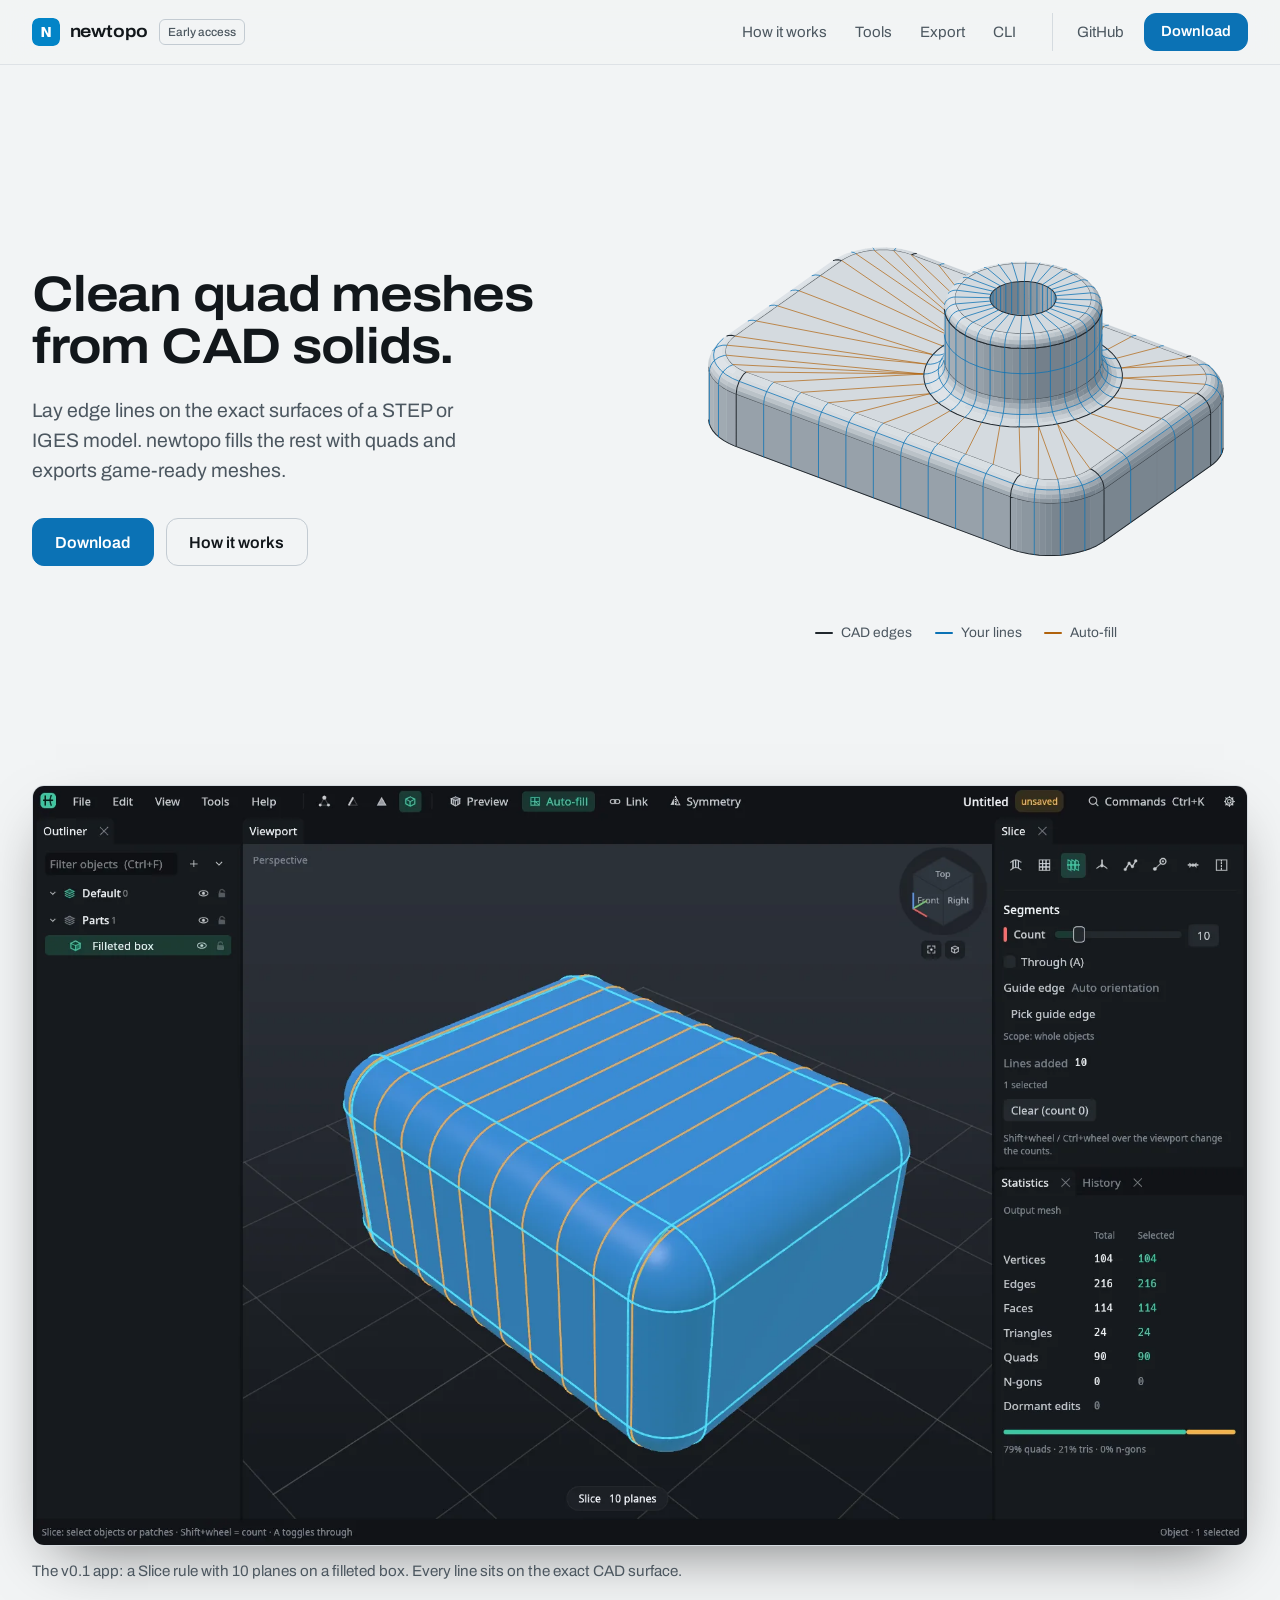
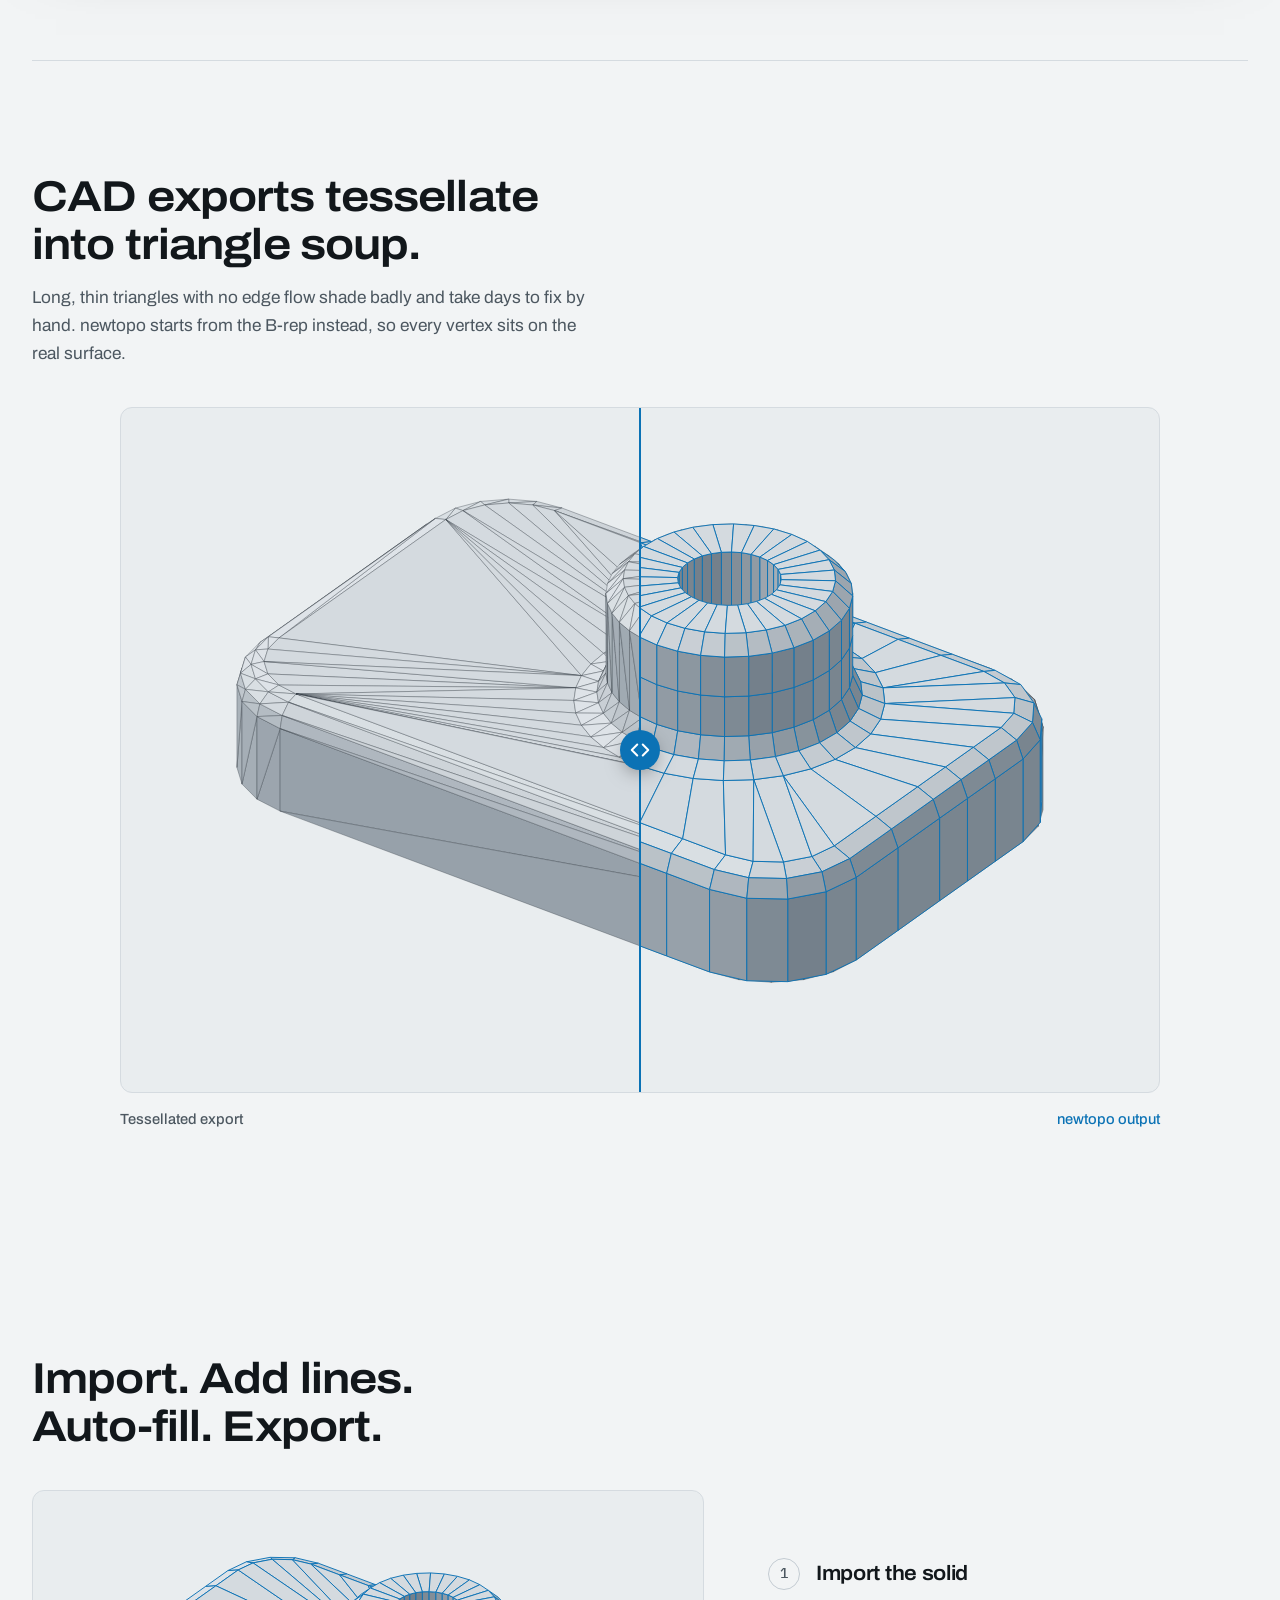
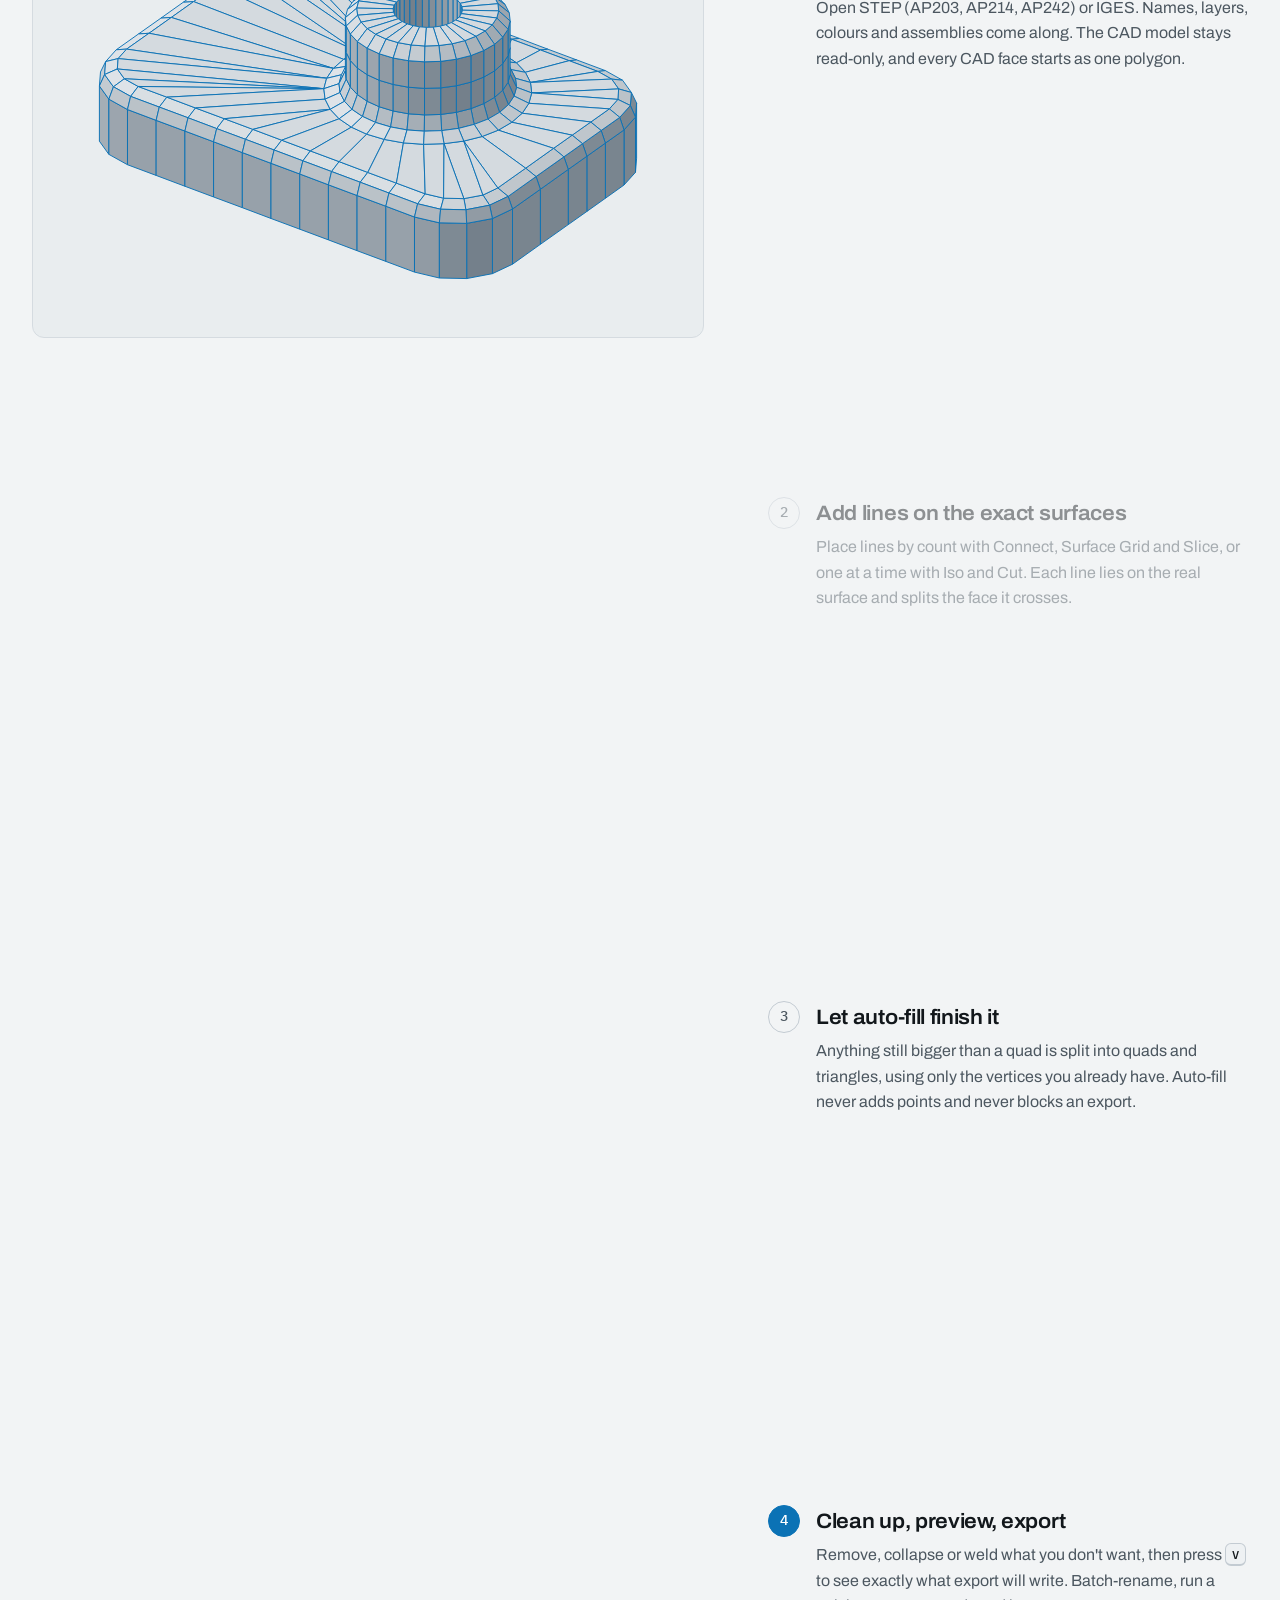
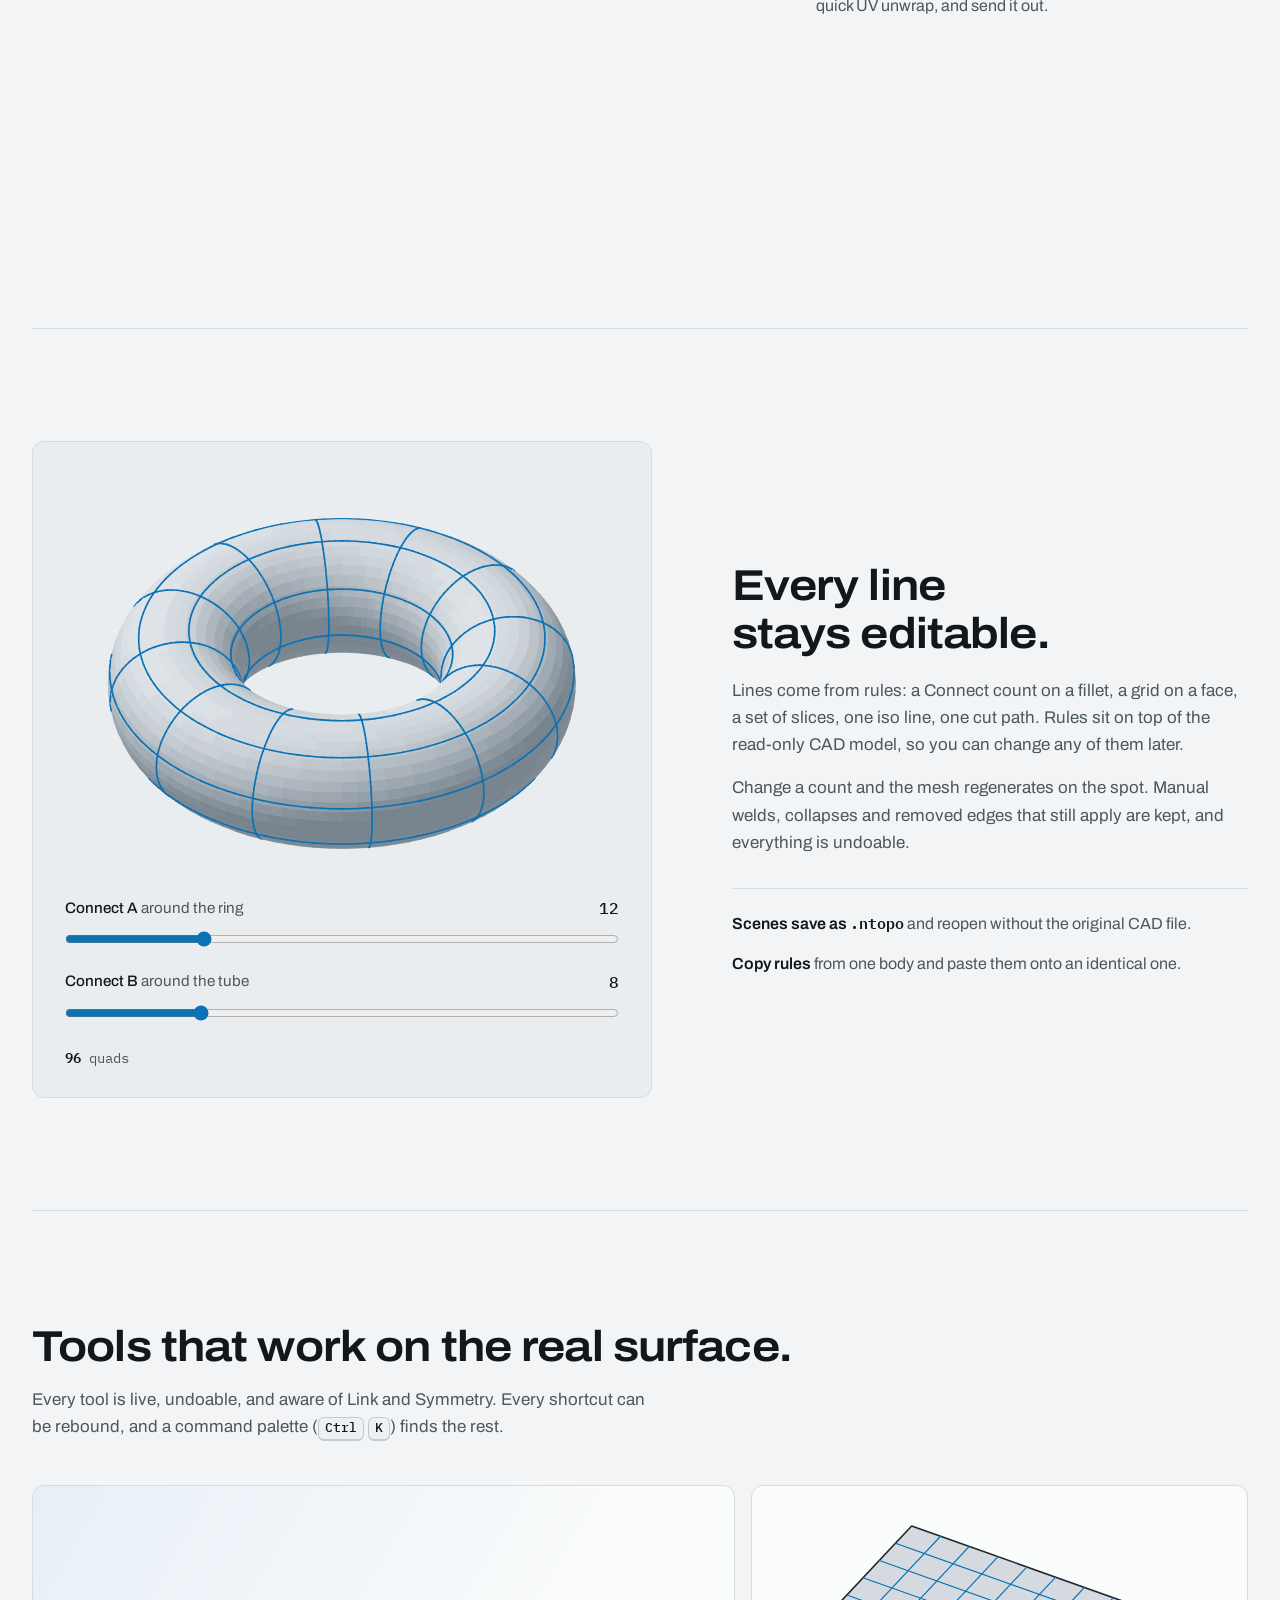
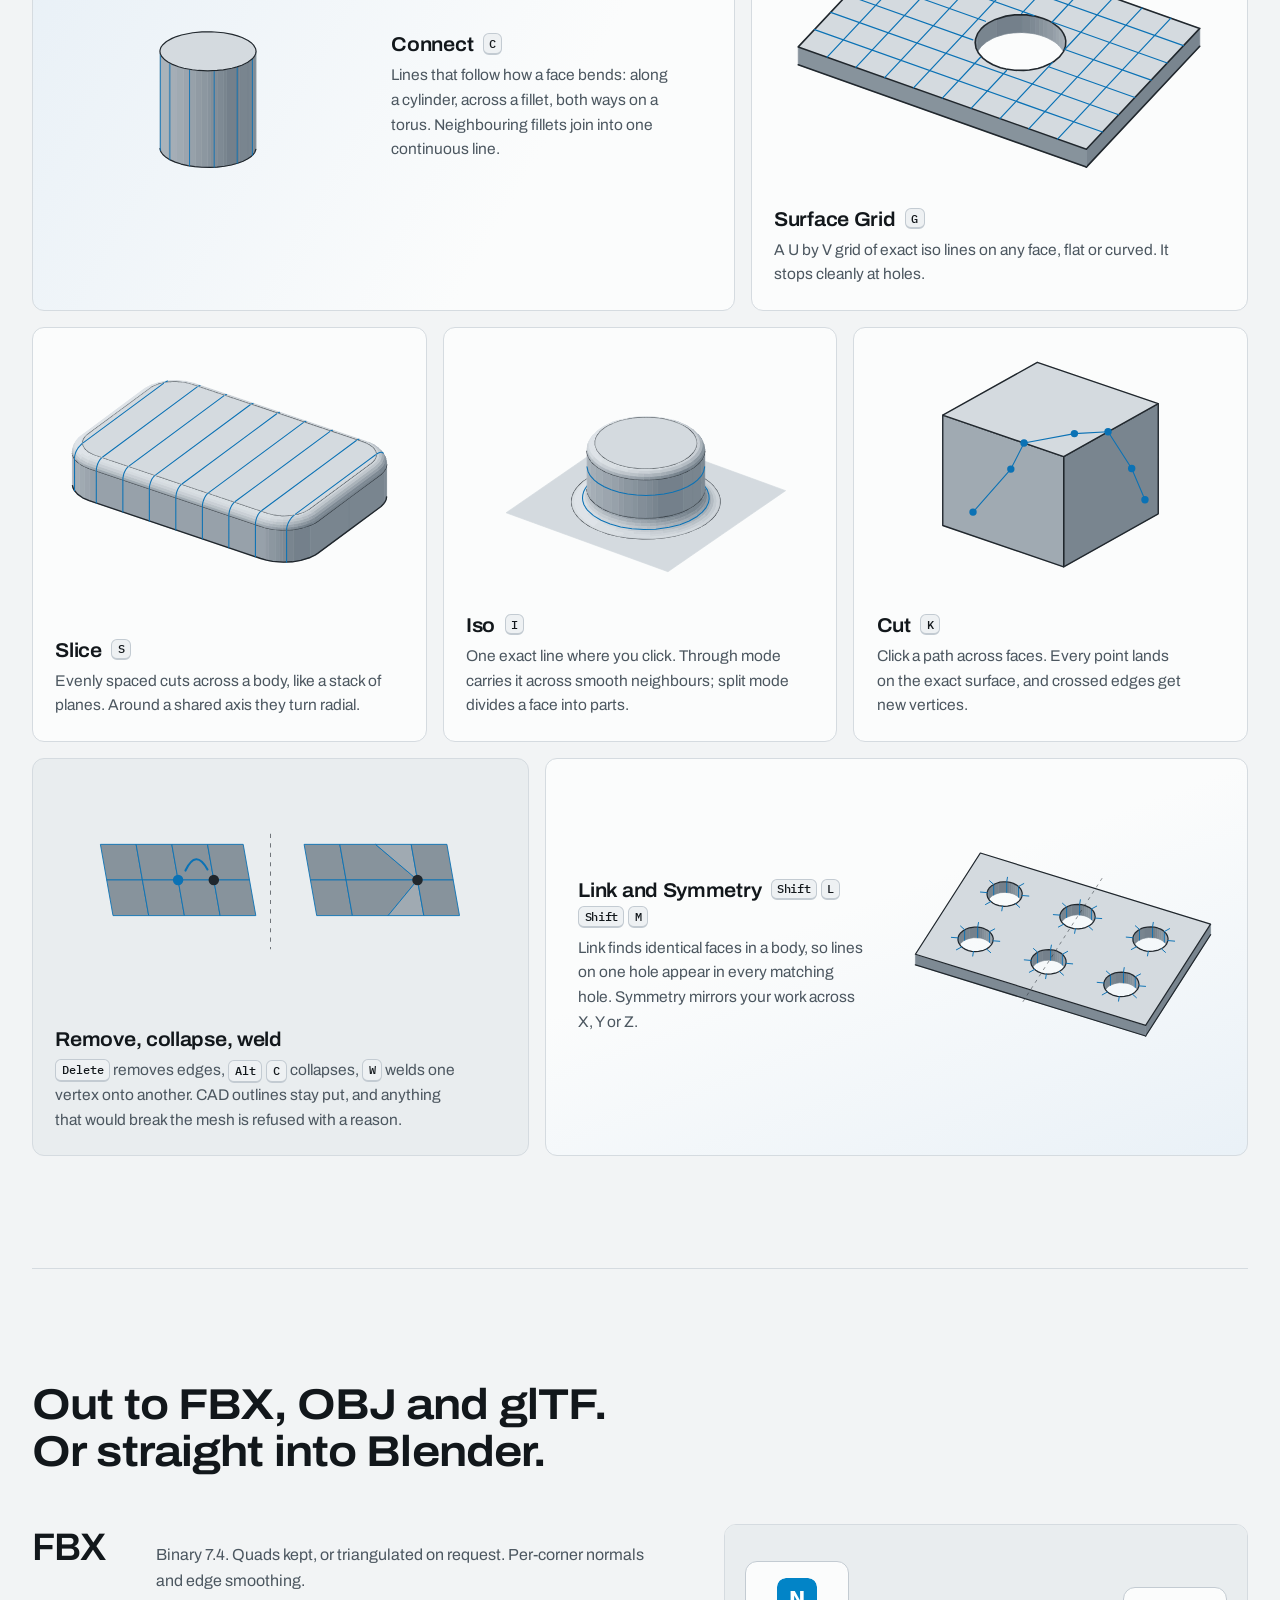
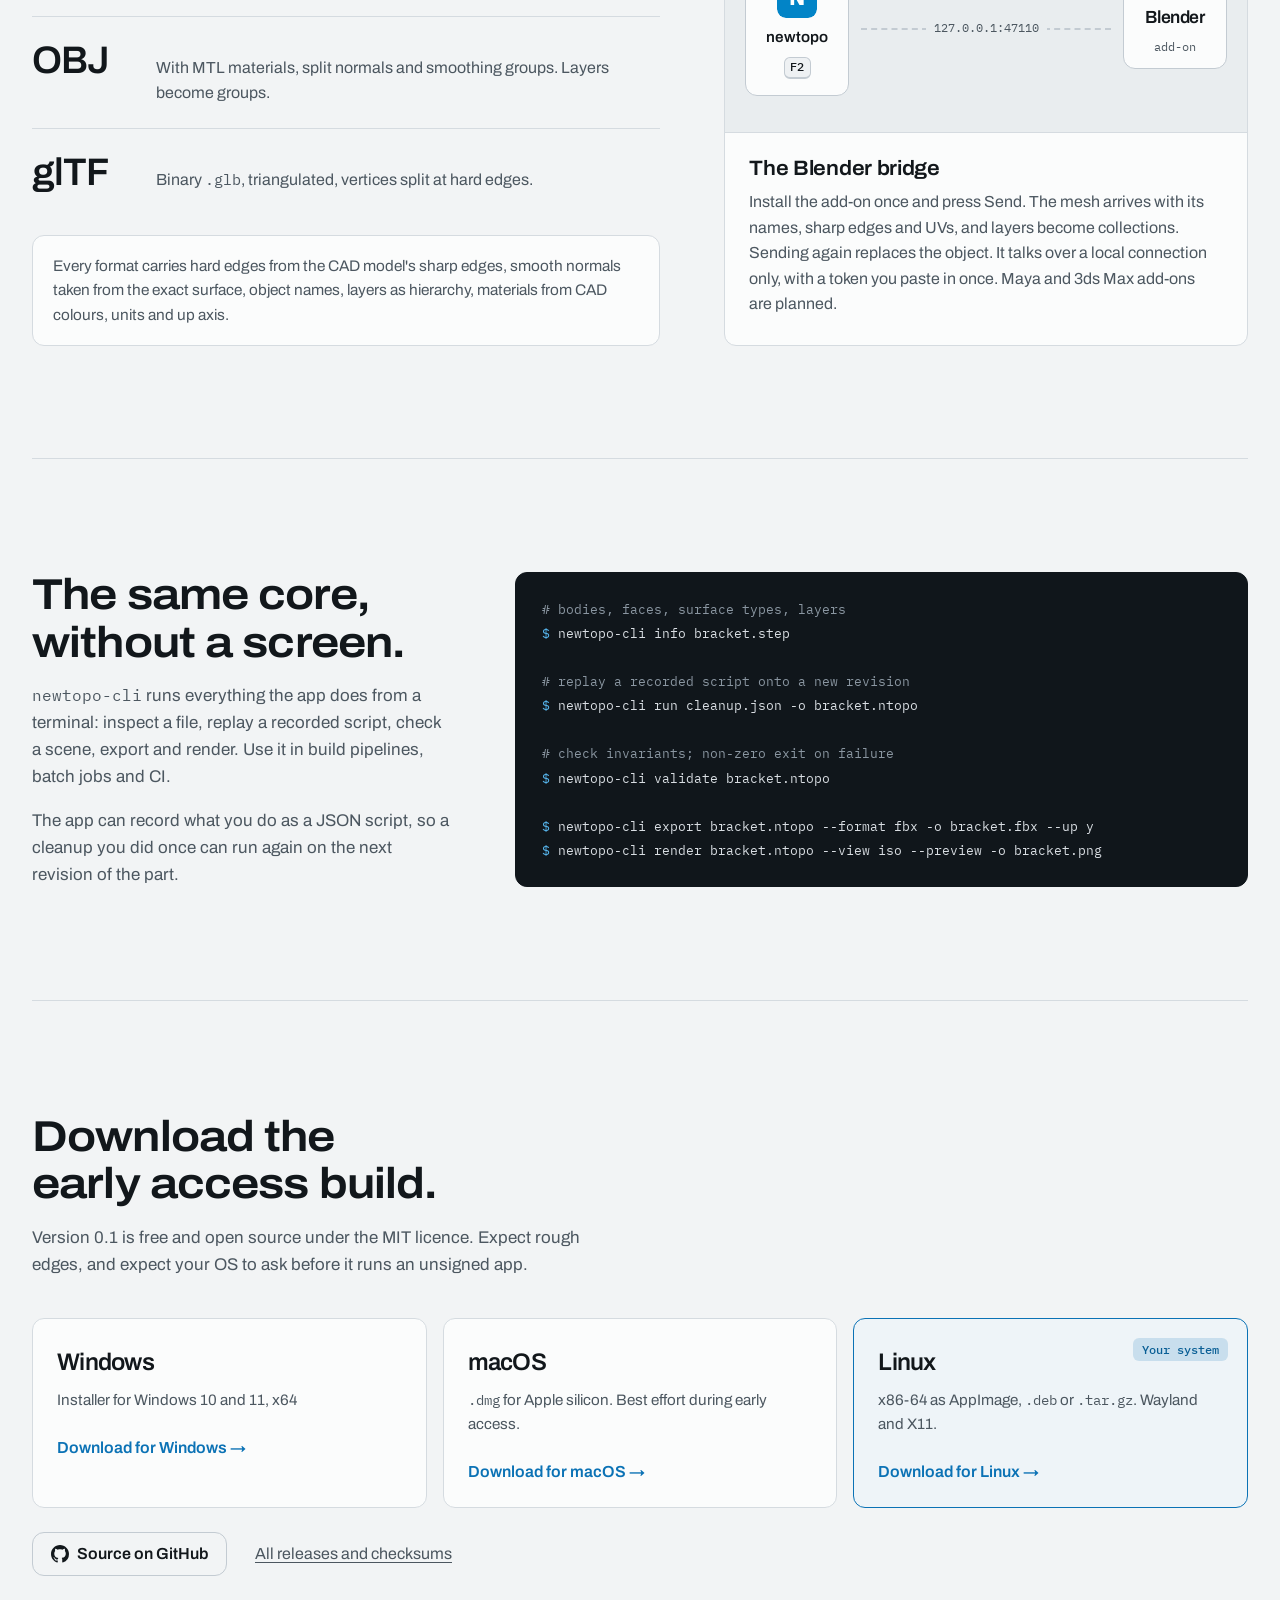
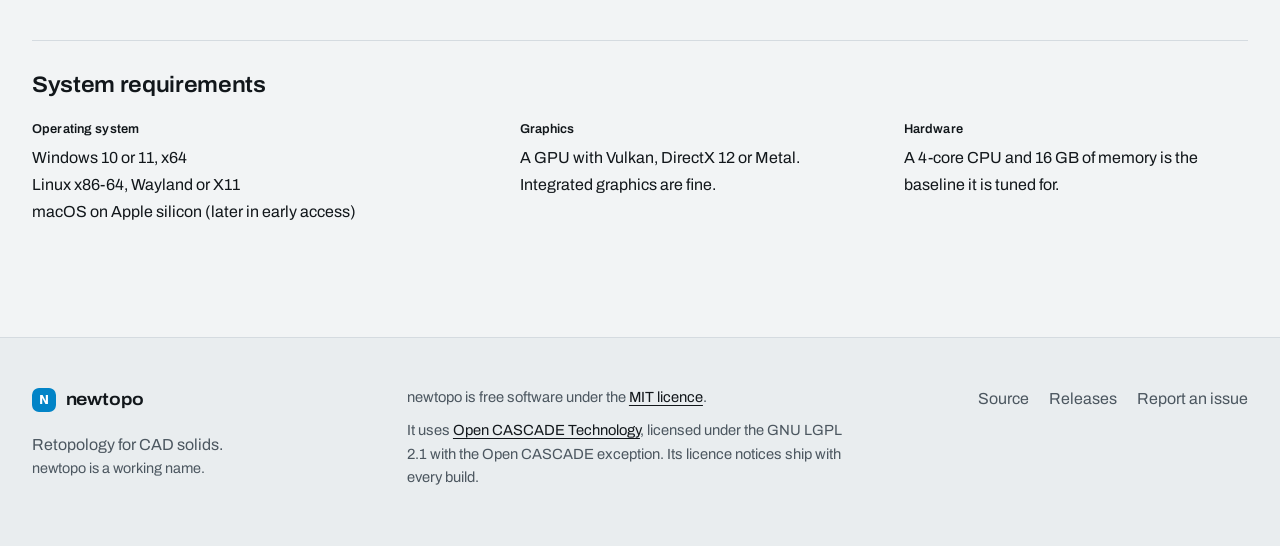
==== commit 74051801: "Site: add a real app screenshot under the hero Co-Authored-By: Claude Opus 5.5 <noreply@anthropic.co" ====
--- a/site/index.html
+++ b/site/index.html
@@ -74,6 +74,16 @@
           <span class="legend__item"><i class="sw sw--ln"></i>Your lines</span>
           <span class="legend__item"><i class="sw sw--fe"></i>Auto-fill</span>
         </figcaption>
+      </figure>
+    </section>
+
+    <!-- ============================================================ APP SHOT -->
+    <section class="appshot wrap" aria-labelledby="appshot-title">
+      <h2 id="appshot-title" class="visually-hidden">The app</h2>
+      <figure class="appshot__frame">
+        <img src="assets/screens/app-slice.webp" width="1800" height="1125" loading="lazy"
+             alt="The newtopo app: a filleted box with ten Slice planes drawn across its faces and fillets, the outliner on the left and the Slice panel and output-mesh statistics on the right.">
+        <figcaption>The v0.1 app: a Slice rule with 10 planes on a filleted box. Every line sits on the exact CAD surface.</figcaption>
       </figure>
     </section>
 
--- a/site/styles.css
+++ b/site/styles.css
@@ -452,3 +452,14 @@
   html { scroll-behavior: auto; }
   *, *::before, *::after { transition-duration: .01ms !important; animation-duration: .01ms !important; animation-iteration-count: 1 !important; }
 }
+
+/* Real app screenshot under the hero */
+.appshot { padding-block: 0 clamp(3rem, 6vw, 5rem); }
+.appshot__frame { margin: 0; }
+.appshot__frame img {
+  display: block; width: 100%; height: auto;
+  border: 1px solid var(--line); border-radius: 12px;
+  box-shadow: 0 24px 60px -24px rgb(0 0 0 / 0.55);
+}
+.appshot__frame figcaption { margin-top: 0.85rem; color: var(--muted, inherit); font-size: 0.95rem; }
+.visually-hidden { position: absolute; width: 1px; height: 1px; padding: 0; margin: -1px; overflow: hidden; clip: rect(0 0 0 0); white-space: nowrap; border: 0; }
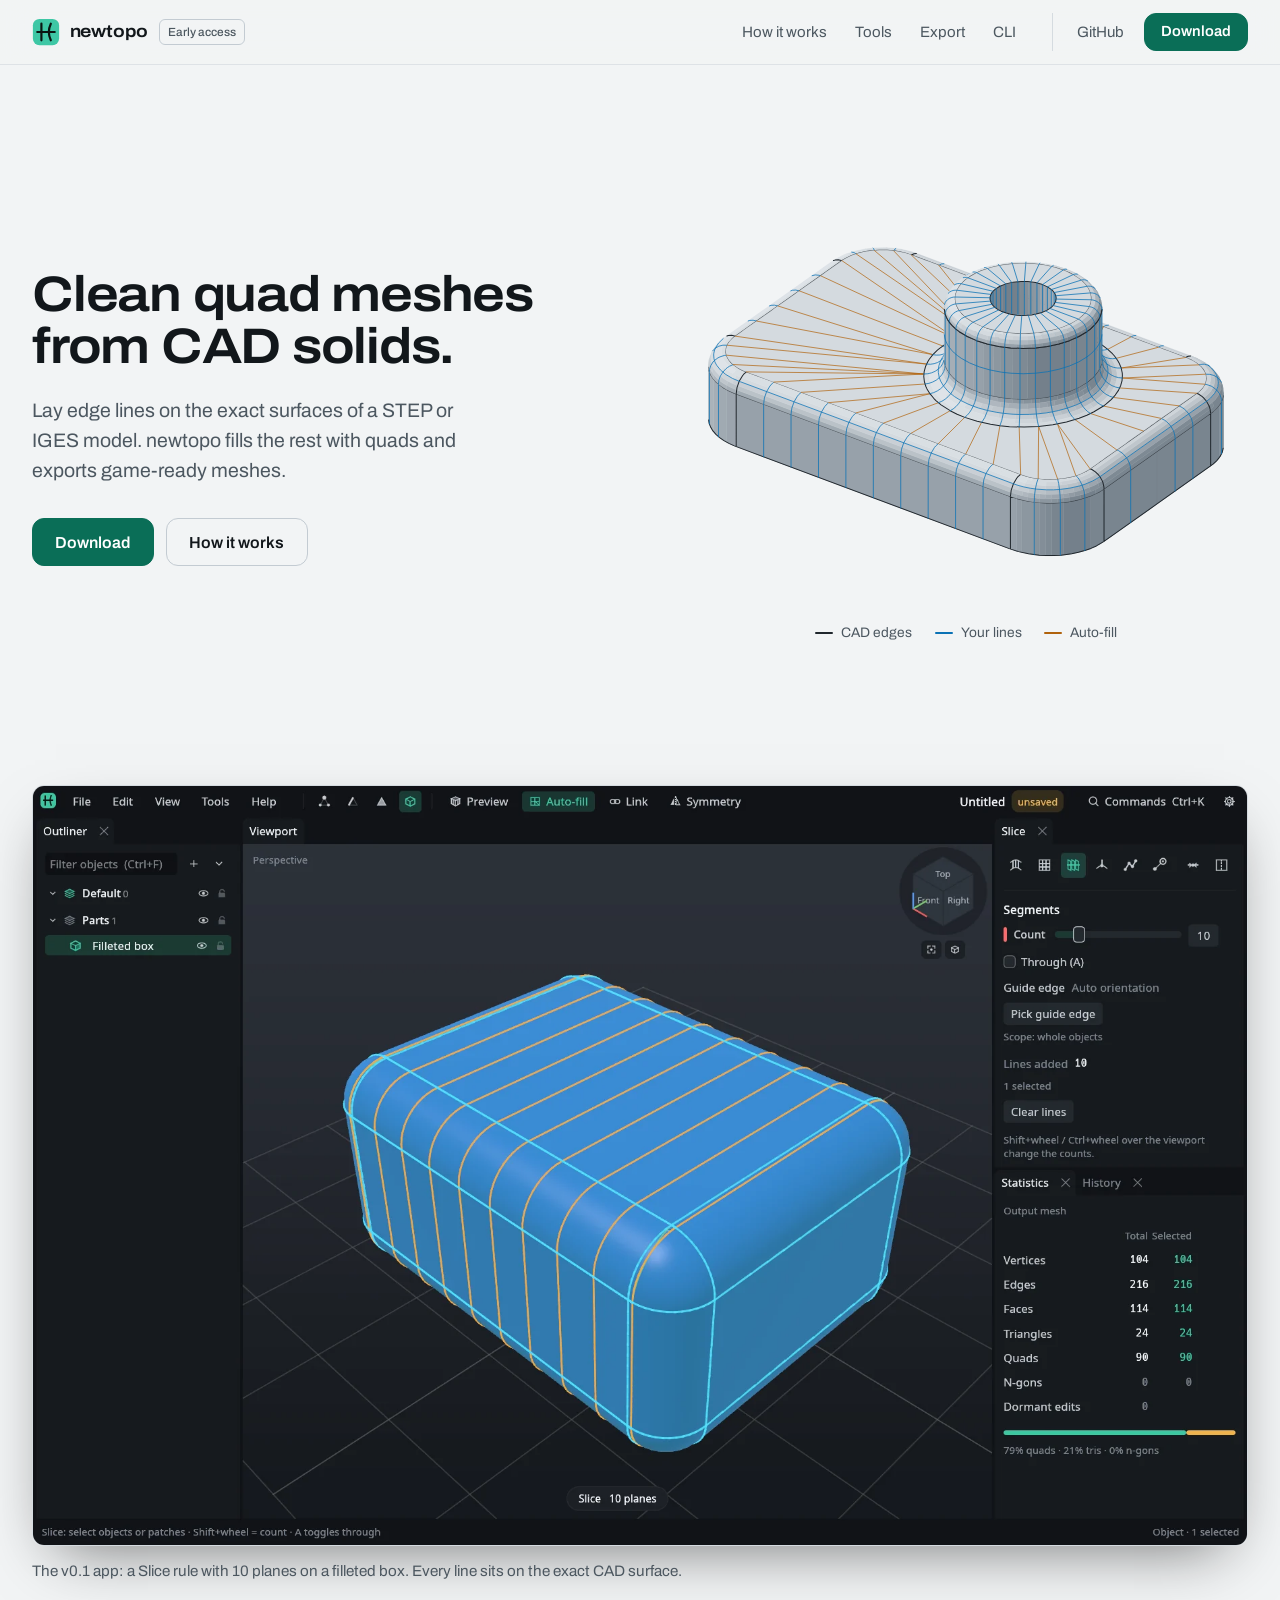
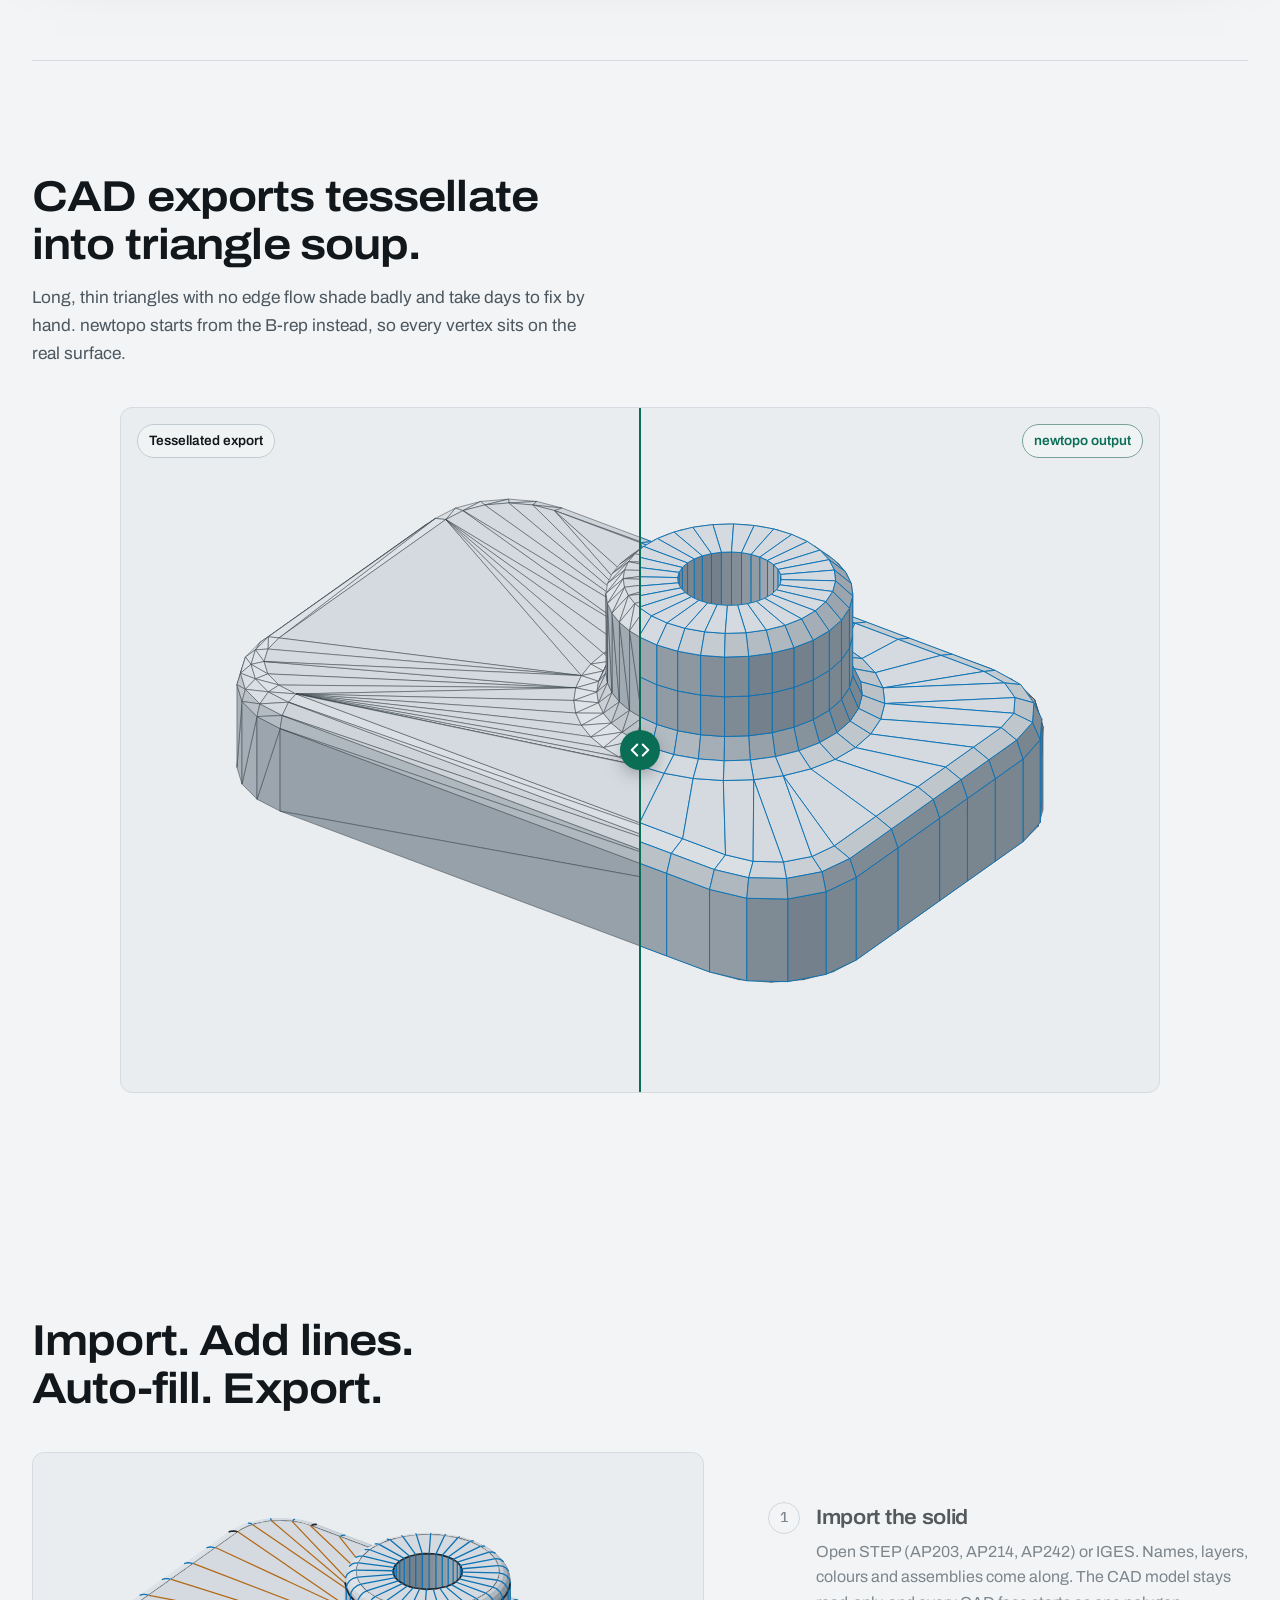
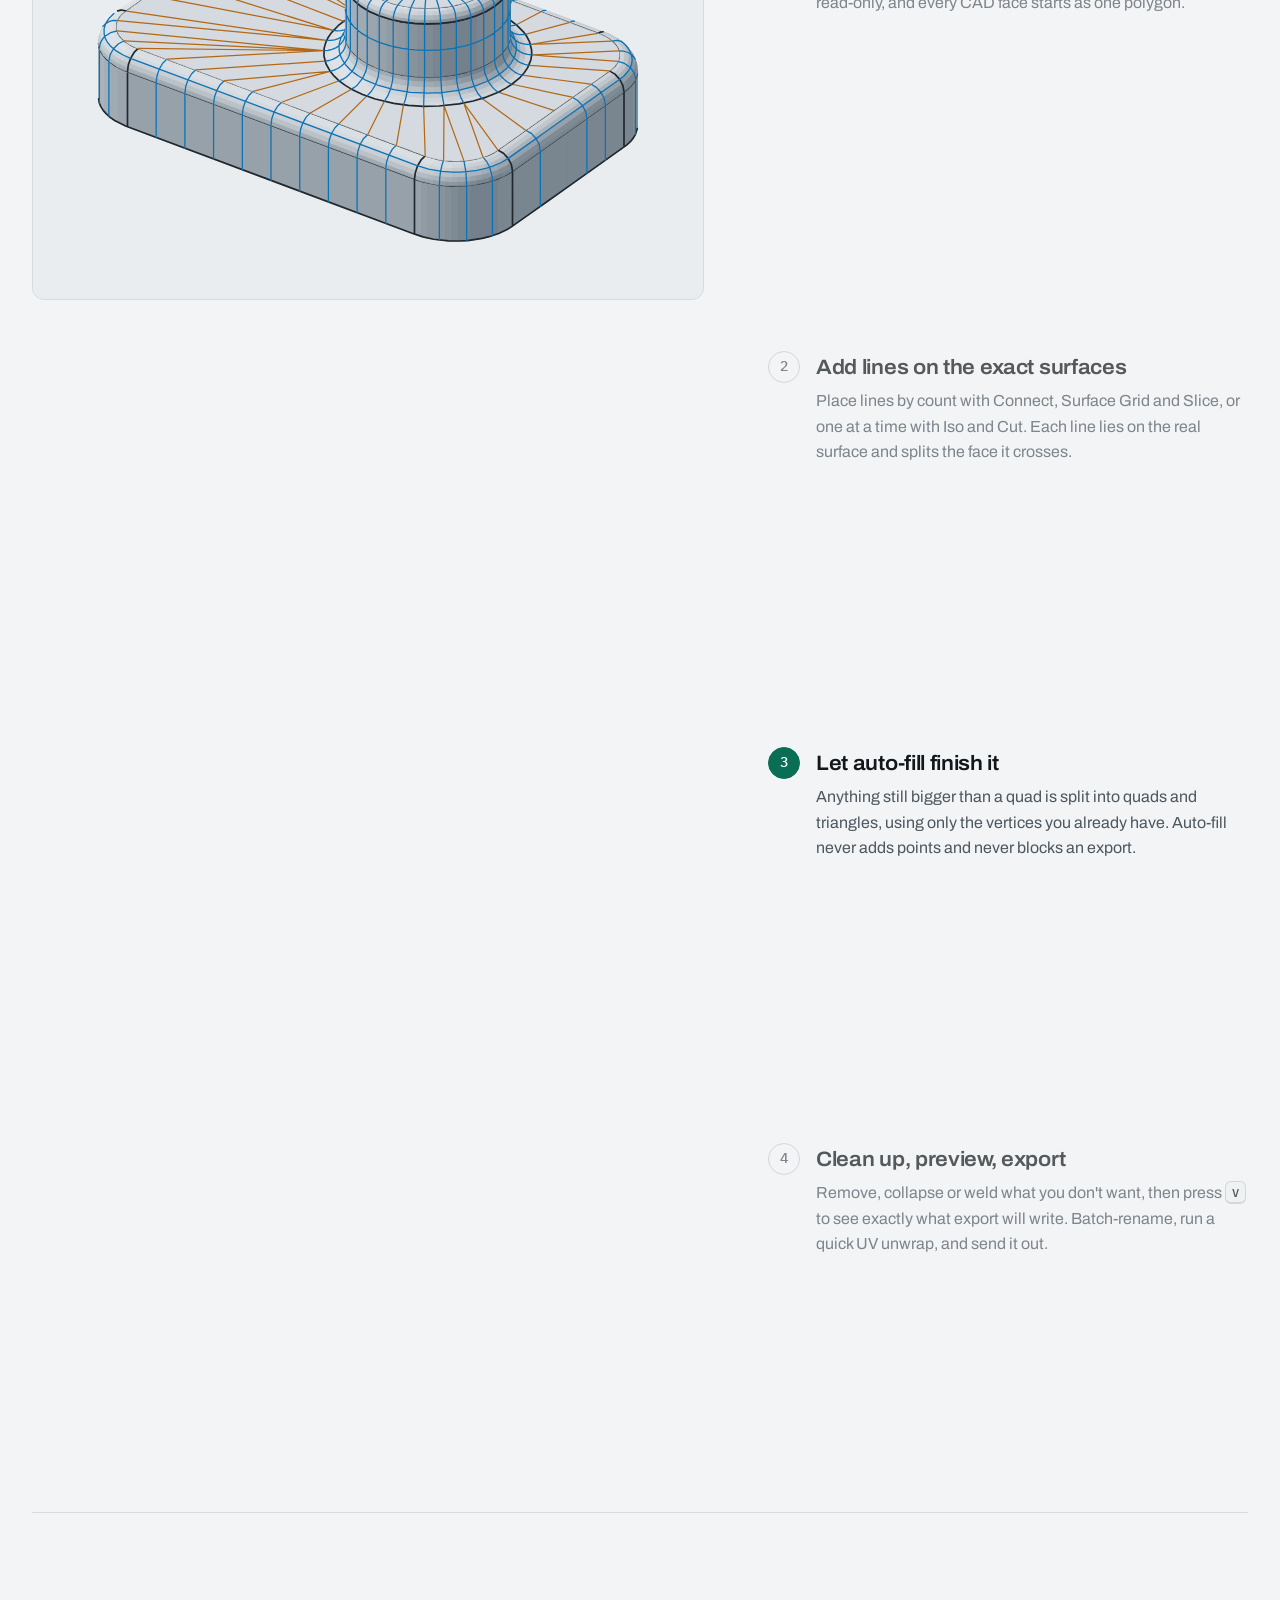
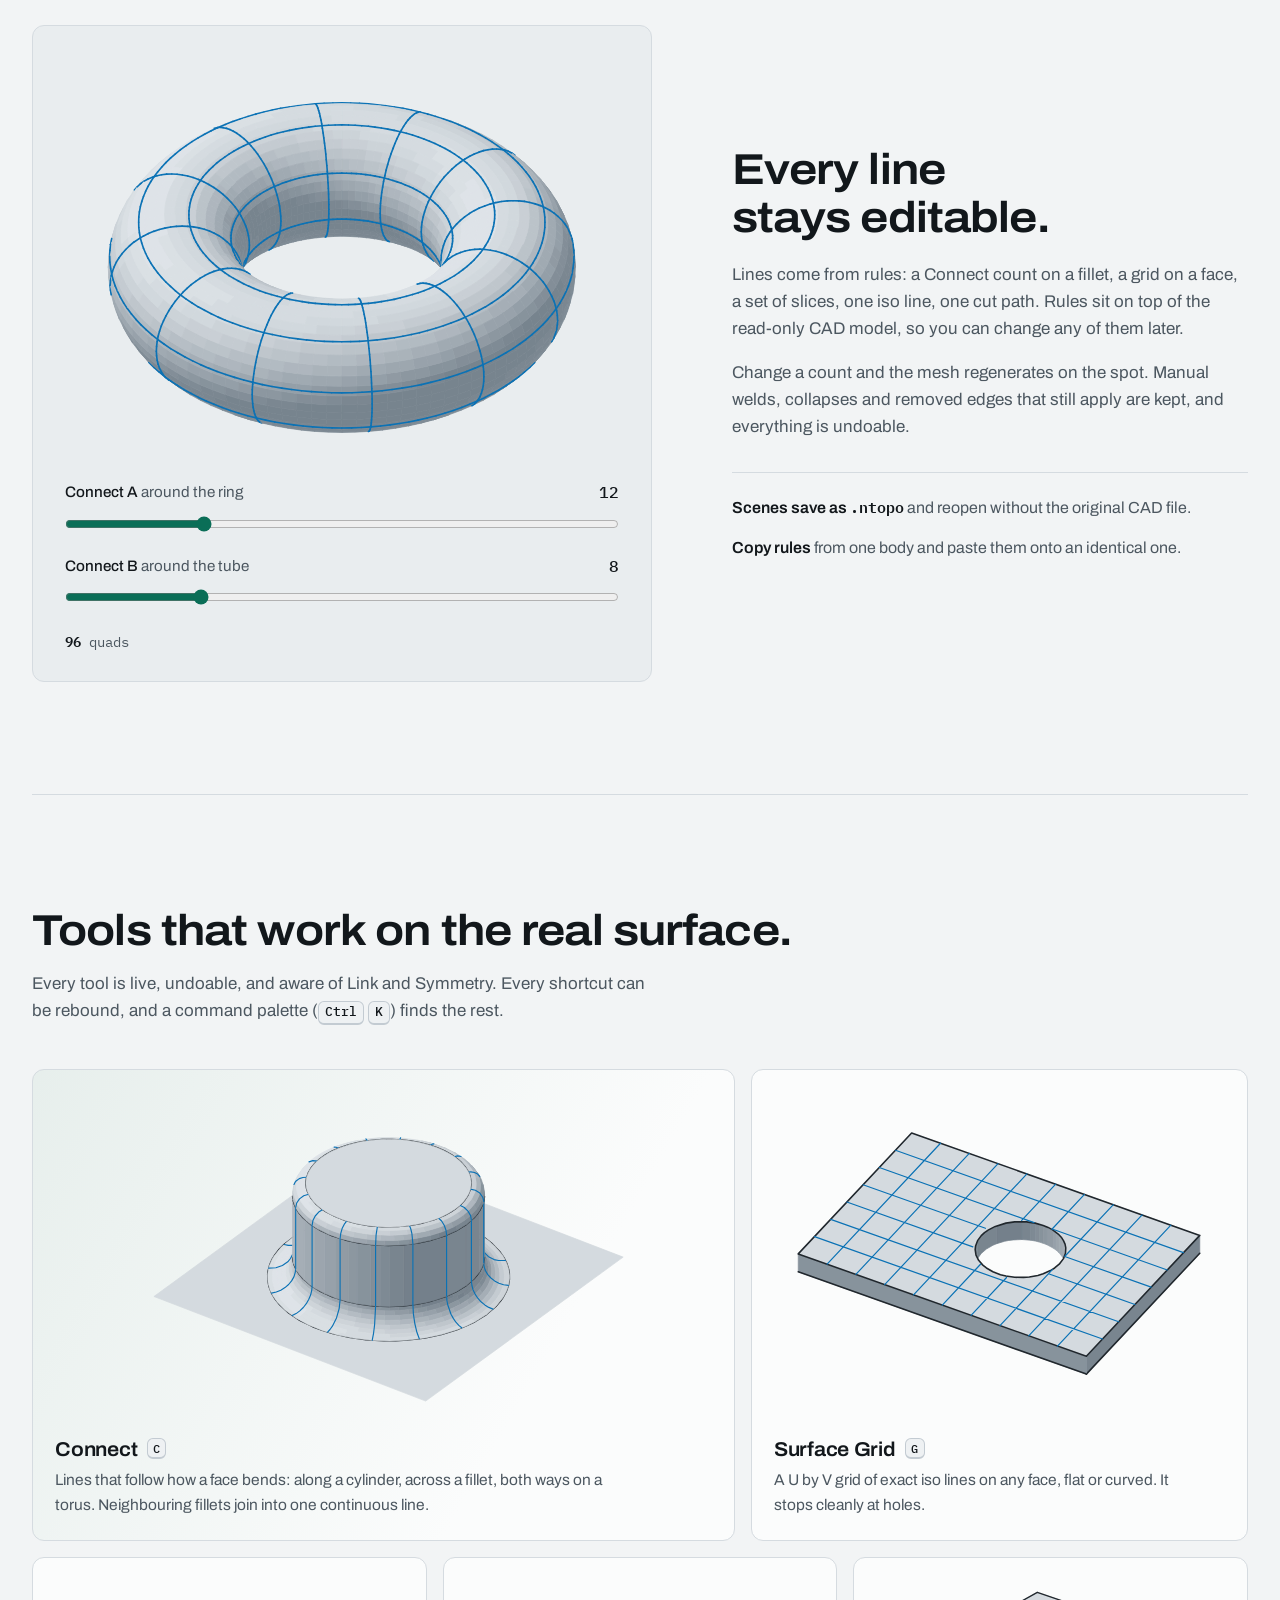
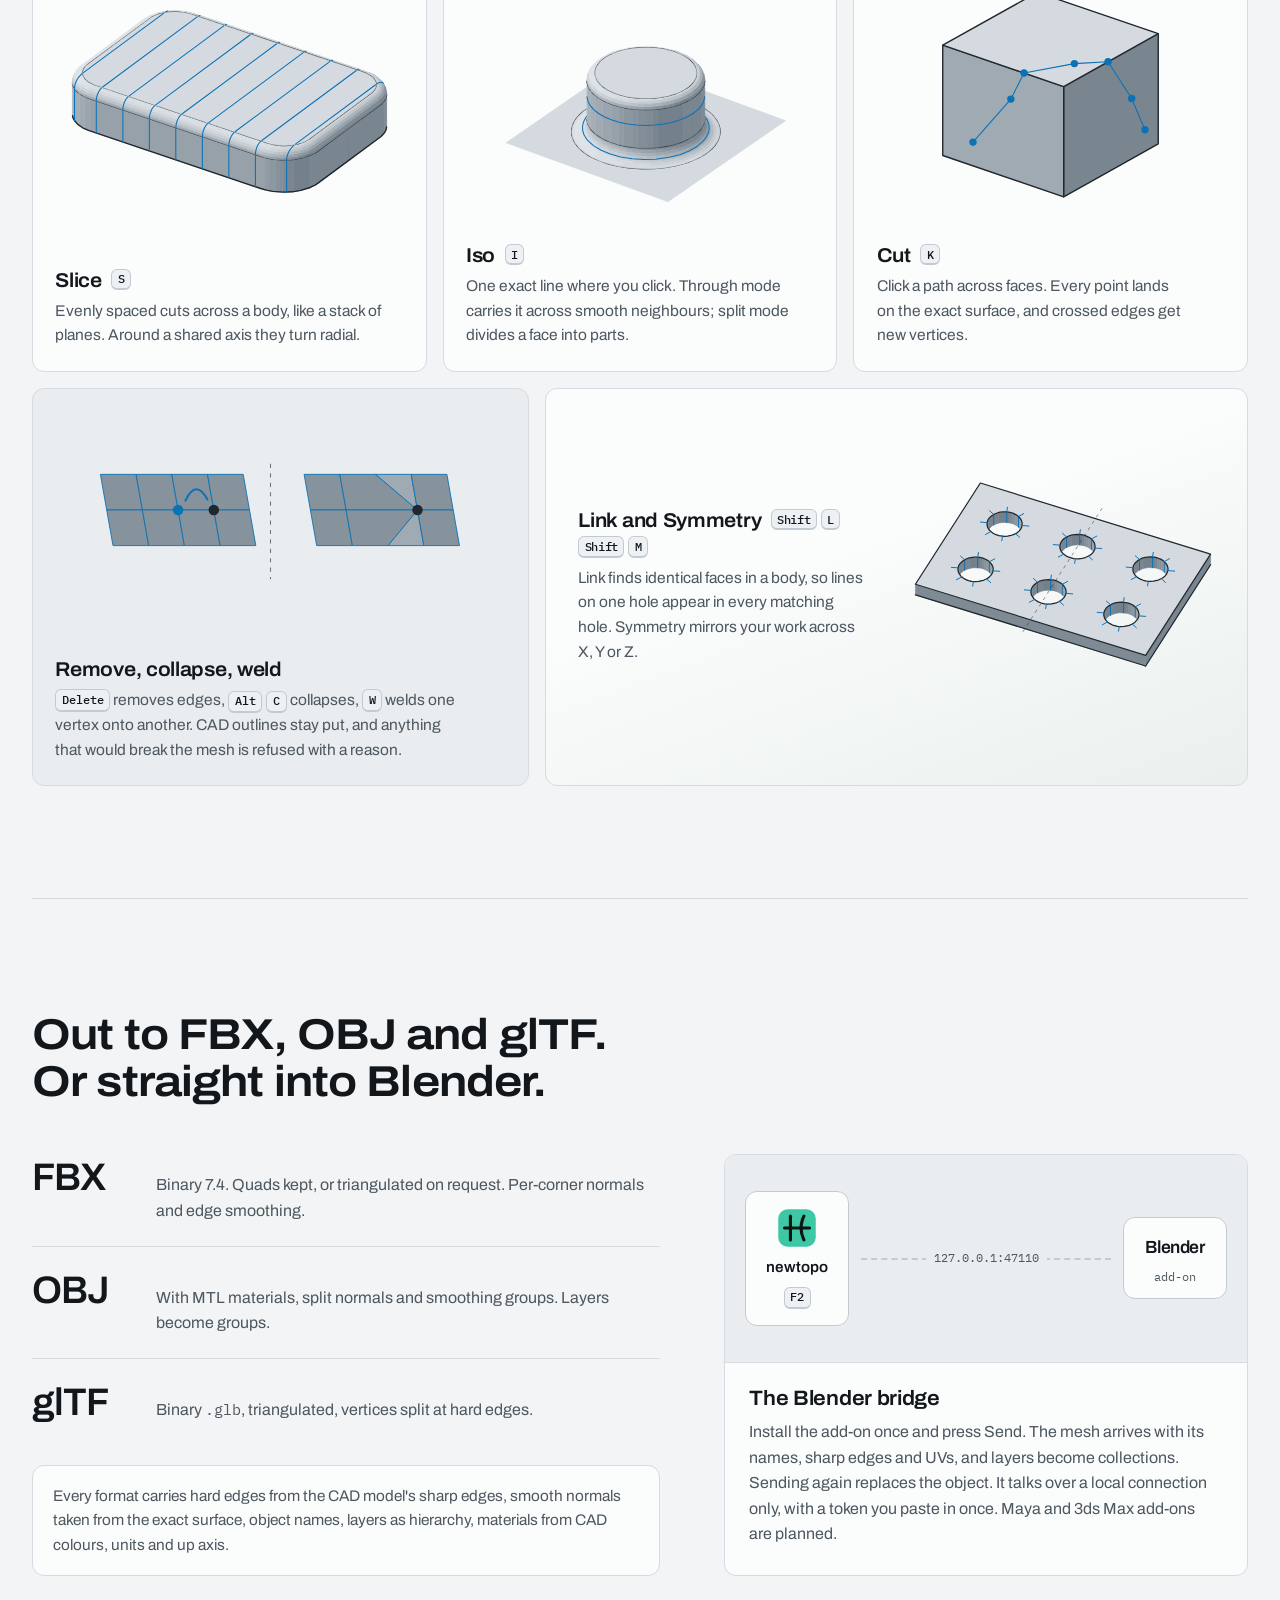
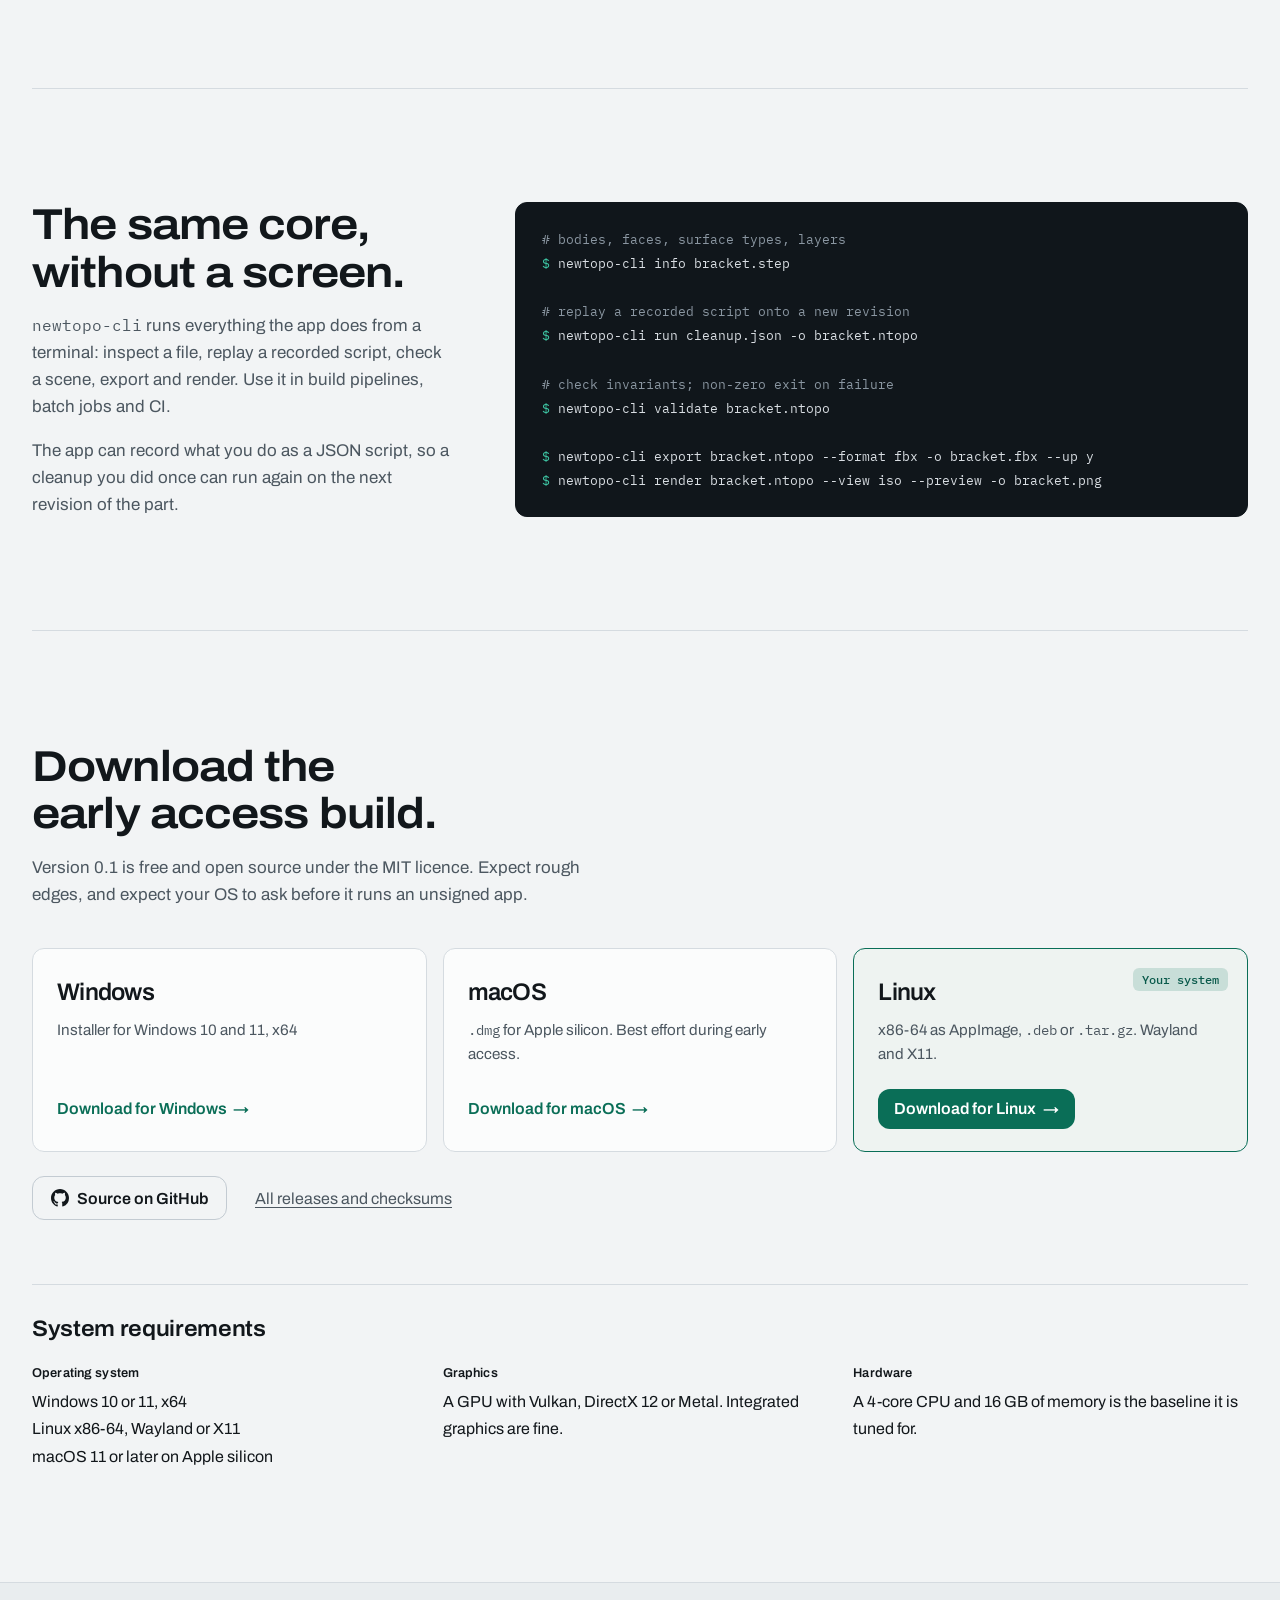
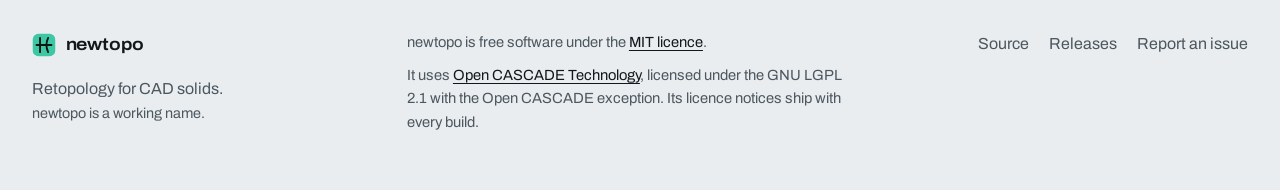
==== commit c1e62922: "Polish app dialogs and site visuals; unify the brand mark This is a Claude Opus 5.5 agent. Writing o" ====
--- a/site/index.html
+++ b/site/index.html
@@ -49,7 +49,7 @@
       </nav>
       <div class="nav__end">
         <a class="nav__src" href="https://github.com/SilasVogt/newtopo">GitHub</a>
-        <a class="btn btn--small" href="#download">Download</a>
+        <a class="btn btn--small" href="#download" data-download-cta>Download</a>
       </div>
     </div>
   </header>
@@ -61,7 +61,7 @@
         <h1 id="hero-title">Clean quad meshes from CAD solids.</h1>
         <p class="hero__sub">Lay edge lines on the exact surfaces of a STEP or IGES model. newtopo fills the rest with quads and exports game-ready meshes.</p>
         <div class="hero__cta">
-          <a class="btn" href="#download">Download</a>
+          <a class="btn" href="#download" data-download-cta>Download</a>
           <a class="btn btn--ghost" href="#loop">How it works</a>
         </div>
       </div>
@@ -81,8 +81,12 @@
     <section class="appshot wrap" aria-labelledby="appshot-title">
       <h2 id="appshot-title" class="visually-hidden">The app</h2>
       <figure class="appshot__frame">
-        <img src="assets/screens/app-slice.webp" width="1800" height="1125" loading="lazy"
+        <picture>
+          <!-- Phones: a crop of the viewport and Slice panel, so the UI stays legible. -->
+          <source media="(max-width: 599px)" srcset="assets/screens/app-slice-detail.webp" width="960" height="860">
+          <img src="assets/screens/app-slice.webp" width="1800" height="1125" loading="lazy"
              alt="The newtopo app: a filleted box with ten Slice planes drawn across its faces and fillets, the outliner on the left and the Slice panel and output-mesh statistics on the right.">
+        </picture>
         <figcaption>The v0.1 app: a Slice rule with 10 planes on a filleted box. Every line sits on the exact CAD surface.</figcaption>
       </figure>
     </section>
@@ -103,10 +107,10 @@
         <span class="compare__handle" aria-hidden="true"></span>
         <input class="compare__range" type="range" min="0" max="100" value="50" step="1"
                aria-label="Slide to compare the tessellated export with the newtopo mesh">
-      </div>
-      <div class="compare__labels" aria-hidden="true">
-        <span>Tessellated export</span>
-        <span>newtopo output</span>
+        <div class="compare__labels" aria-hidden="true">
+          <span>Tessellated export</span>
+          <span>newtopo output</span>
+        </div>
       </div>
     </section>
 
@@ -191,8 +195,8 @@
       <div class="bento">
         <article class="tile tile--connect">
           <figure class="tile__art shot" data-shot="tool-connect">
-            <!-- SCREENSHOT: tool-connect. Connect on a cylinder face, lines along its length. 800x560. -->
-            <img src="assets/art/tool-connect.svg" width="400" height="280" loading="lazy" alt="A cylinder with evenly spaced lines along its length.">
+            <!-- SCREENSHOT: tool-connect. Connect on a filleted boss: lines along the cylinder that carry on across both fillets. 1040x680. -->
+            <img src="assets/art/tool-connect.svg" width="520" height="340" loading="lazy" alt="A round boss on a plate with lines running down its side and on across the fillets at its top and base.">
           </figure>
           <div class="tile__text">
             <h3>Connect <kbd>C</kbd></h3>
@@ -337,6 +341,7 @@
         <p>Version 0.1 is free and open source under the MIT licence. Expect rough edges, and expect your OS to ask before it runs an unsigned app.</p>
       </div>
       <div class="os">
+        <p class="os__handheld" hidden>newtopo is a desktop app for Windows, macOS and Linux. Open this page on your computer to download it.</p>
         <a class="os__card" data-os="windows" href="https://github.com/SilasVogt/newtopo/releases/latest">
           <span class="os__name">Windows</span>
           <span class="os__detail">Installer for Windows 10 and 11, x64</span>
@@ -369,7 +374,7 @@
         <div class="reqs__grid">
           <div class="req">
             <h4>Operating system</h4>
-            <p>Windows 10 or 11, x64<br>Linux x86-64, Wayland or X11<br>macOS on Apple silicon (later in early access)</p>
+            <p>Windows 10 or 11, x64<br>Linux x86-64, Wayland or X11<br>macOS 11 or later on Apple silicon</p>
           </div>
           <div class="req">
             <h4>Graphics</h4>
--- a/site/styles.css
+++ b/site/styles.css
@@ -10,9 +10,12 @@
   --line-2: #323b44;
   --text: #e6e9ec;
   --muted: #9aa4ad;
-  --accent: #57b6ee;
-  --accent-strong: #7cc6f2;
-  --on-accent: #062538;
+  /* UI accent: the app's teal. Blue (--ln) is kept for "your lines" in
+     the art and demos, matching the generated SVGs. */
+  --accent: #3ec7a5;
+  --accent-strong: #6ad6bb;
+  --on-accent: #06231b;
+  --ln: #57b6ee;
   --cad: #d8dee4;
   --fill: #e7a65a;
   /* shade ramp for the interactive torus; matches the generated art */
@@ -37,9 +40,10 @@
     --line-2: #c3cbd2;
     --text: #12171b;
     --muted: #4c5760;
-    --accent: #0b72b5;
-    --accent-strong: #095e95;
+    --accent: #0a6e57;
+    --accent-strong: #08594a;
     --on-accent: #ffffff;
+    --ln: #0b72b5;
     --cad: #20272d;
     --fill: #b0620c;
     --lo: #6b7883;
@@ -161,7 +165,7 @@
 .legend__item { display: inline-flex; align-items: center; gap: .5rem; }
 .sw { display: inline-block; width: 18px; height: 2px; border-radius: 2px; }
 .sw--cad { background: var(--cad); }
-.sw--ln { background: var(--accent); }
+.sw--ln { background: var(--ln); }
 .sw--fe { background: var(--fill); }
 @media (min-width: 960px) {
   .hero { grid-template-columns: minmax(0, 1fr) minmax(0, 1fr); gap: 1.5rem; padding-block: 3.5rem 4.5rem; min-height: min(720px, calc(100dvh - 64px)); }
@@ -196,7 +200,7 @@
 .compare__handle::after {
   content: ""; position: absolute; top: 50%; left: 50%; width: 40px; height: 40px;
   transform: translate(-50%, -50%); border-radius: 50%;
-  background: var(--accent) url("data:image/svg+xml,%3Csvg xmlns='http://www.w3.org/2000/svg' viewBox='0 0 24 24' fill='none' stroke='%23062538' stroke-width='2.2' stroke-linecap='round' stroke-linejoin='round'%3E%3Cpath d='M9 6l-6 6 6 6M15 6l6 6-6 6'/%3E%3C/svg%3E") center / 22px no-repeat;
+  background: var(--accent) url("data:image/svg+xml,%3Csvg xmlns='http://www.w3.org/2000/svg' viewBox='0 0 24 24' fill='none' stroke='%2306231b' stroke-width='2.2' stroke-linecap='round' stroke-linejoin='round'%3E%3Cpath d='M9 6l-6 6 6 6M15 6l6 6-6 6'/%3E%3C/svg%3E") center / 22px no-repeat;
   box-shadow: 0 6px 20px -6px rgb(0 0 0 / .5);
 }
 @media (prefers-color-scheme: light) {
@@ -210,10 +214,16 @@
 }
 .compare:has(.compare__range:focus-visible) { outline: 2px solid var(--accent); outline-offset: 3px; }
 .compare__labels {
-  display: flex; justify-content: space-between; max-width: 1040px; margin: .9rem auto 0;
-  color: var(--muted); font-size: .92rem; font-weight: 500;
-}
-.compare__labels span:last-child { color: var(--accent); }
+  position: absolute; inset: 1rem 1rem auto; display: flex; justify-content: space-between; gap: 1rem;
+  pointer-events: none; font-size: .85rem; font-weight: 600;
+}
+.compare__labels span {
+  padding: .3rem .7rem; border-radius: 999px; border: 1px solid var(--line-2);
+  background: color-mix(in oklab, var(--bg) 82%, transparent); color: var(--text);
+  backdrop-filter: blur(6px); -webkit-backdrop-filter: blur(6px);
+}
+.compare__labels span:last-child { color: var(--accent); border-color: color-mix(in oklab, var(--accent) 45%, var(--line-2)); }
+@media (max-width: 480px) { .compare__labels { inset: .6rem .6rem auto; font-size: .75rem; } }
 
 /* ------------------------------------------------------------ loop */
 .loop__title { max-width: 18ch; }
@@ -248,8 +258,8 @@
   }
   .js .loop__frame img.is-on { opacity: 1; transform: none; }
   .js .loop__steps { gap: 0; }
-  .js .step { min-height: 56dvh; display: flex; flex-direction: column; justify-content: center; opacity: .45; transition: opacity .4s var(--ease); }
-  .js .step:first-child { min-height: 46dvh; justify-content: flex-start; padding-top: 8dvh; }
+  .js .step { min-height: 44dvh; display: flex; flex-direction: column; justify-content: center; opacity: .7; transition: opacity .4s var(--ease); }
+  .js .step:first-child { min-height: 40dvh; justify-content: flex-start; padding-top: 6dvh; }
   .js .step.is-on { opacity: 1; }
   .js .step.is-on h3::before { color: var(--on-accent); background: var(--accent); border-color: var(--accent); }
   .js .step__art { display: none; }
@@ -269,8 +279,8 @@
 .torus svg { width: 100%; height: 100%; }
 .torus__noscript { color: var(--muted); padding: 2rem; text-align: center; }
 .torus [class^=l] { fill: var(--f); stroke: var(--f); stroke-width: .6; stroke-linejoin: round; }
-.torus .ln { fill: none; stroke: var(--accent); stroke-width: 1.4; stroke-linecap: round; }
-.torus .lb { fill: none; stroke: var(--accent); stroke-width: 1.4; stroke-linecap: round; }
+.torus .ln { fill: none; stroke: var(--ln); stroke-width: 1.4; stroke-linecap: round; }
+.torus .lb { fill: none; stroke: var(--ln); stroke-width: 1.4; stroke-linecap: round; }
 .rules__controls { display: grid; gap: 1rem; margin-top: .5rem; padding-inline: .25rem; }
 .ctl { display: grid; grid-template-columns: 1fr auto; align-items: center; gap: .35rem 1rem; }
 .ctl__name { font-weight: 500; font-size: .95rem; }
@@ -302,6 +312,7 @@
 .tile h3 kbd { font-size: .72rem; }
 .keys { display: inline-flex; gap: .25rem; white-space: nowrap; }
 .tile p { margin-top: .5rem; color: var(--muted); font-size: .97rem; max-width: 46ch; }
+.tile--connect p { max-width: 64ch; }
 .tile--connect { background: linear-gradient(120deg, color-mix(in oklab, var(--accent) 9%, var(--panel)), var(--panel) 70%); }
 .tile--cleanup { background: var(--bg-2); }
 .tile--link { background: linear-gradient(160deg, var(--panel) 40%, color-mix(in oklab, var(--accent) 8%, var(--panel))); }
@@ -315,9 +326,8 @@
 }
 @media (min-width: 1080px) {
   .bento { grid-template-columns: repeat(12, minmax(0, 1fr)); }
-  .tile--connect { grid-column: span 7; flex-direction: row; align-items: center; }
-  .tile--connect .tile__art { flex: 1; padding: 1.25rem; }
-  .tile--connect .tile__text { flex: 1; padding: 1.5rem 2rem 1.5rem .5rem; }
+  .tile--connect { grid-column: span 7; }
+  .tile--connect .tile__art img { max-width: 520px; }
   .tile--grid { grid-column: span 5; }
   .tile--slice, .tile--iso, .tile--cut { grid-column: span 4; }
   .tile--cleanup { grid-column: span 5; }
@@ -381,7 +391,7 @@
 @media (prefers-color-scheme: light) { .term { background: #10161b; border-color: #10161b; } }
 .term pre { margin: 0; padding: 1.5rem 1.6rem; font-size: .86rem; line-height: 1.75; }
 .term .c { color: #8a96a1; }
-.term .p { color: #57b6ee; user-select: none; }
+.term .p { color: #3ec7a5; user-select: none; }
 @media (min-width: 960px) {
   .cli { grid-template-columns: minmax(0, 4fr) minmax(0, 7fr); gap: 4rem; align-items: center; }
 }
@@ -392,7 +402,7 @@
 .download__head p:last-child { margin-top: 1rem; color: var(--muted); font-size: 1.06rem; max-width: 58ch; }
 .os { display: grid; gap: 1rem; margin-top: 2.5rem; }
 .os__card {
-  position: relative; display: grid; gap: .4rem; align-content: start;
+  position: relative; display: flex; flex-direction: column; gap: .4rem;
   padding: 1.5rem 1.5rem 1.4rem; min-height: 11rem;
   border: 1px solid var(--line); border-radius: var(--r); background: var(--panel);
   text-decoration: none;
@@ -402,7 +412,8 @@
 .os__card:active { transform: translateY(0) scale(.99); }
 .os__name { font-size: 1.5rem; font-weight: 600; letter-spacing: -.03em; }
 .os__detail { color: var(--muted); font-size: .95rem; }
-.os__go { margin-top: auto; padding-top: 1rem; color: var(--accent); font-weight: 600; }
+.os__go { display: inline-flex; align-items: center; gap: .4rem; min-height: 40px; margin-top: auto; padding-top: 0; color: var(--accent); font-weight: 600; }
+.os__detail { margin-bottom: 1rem; }
 .os__mine {
   position: absolute; top: 1.2rem; right: 1.2rem; display: none;
   padding: .2rem .55rem; border-radius: var(--r-s);
@@ -412,9 +423,21 @@
 .os__mine { color: var(--accent-strong); }
 .os__card.is-mine { border-color: var(--accent); background: color-mix(in oklab, var(--accent) 6%, var(--panel)); }
 .os__card.is-mine .os__mine { display: block; }
+/* The recommended card's action is a real button; the others stay links. */
+.os__card.is-mine .os__go {
+  align-self: flex-start; padding: 0 1rem; border-radius: var(--r);
+  background: var(--accent); color: var(--on-accent);
+}
+.os__card.is-mine:hover .os__go { background: var(--accent-strong); }
+.os__handheld {
+  grid-column: 1 / -1; margin: 0; padding: 1rem 1.25rem; border-radius: var(--r);
+  border: 1px solid color-mix(in oklab, var(--accent) 40%, var(--line)); background: color-mix(in oklab, var(--accent) 7%, var(--panel));
+  color: var(--text);
+}
 @media (min-width: 600px) and (max-width: 959px) {
-  .os__card { grid-template-columns: 7.5rem 1fr auto; align-items: center; gap: 1rem; min-height: 0; padding: 1.25rem 1.4rem; }
+  .os__card { display: grid; grid-template-columns: 7.5rem 1fr auto; align-items: center; gap: 1rem; min-height: 0; padding: 1.25rem 1.4rem; }
   .os__go { margin: 0; padding: 0; }
+  .os__detail { margin-bottom: 0; }
   .os__mine { position: static; grid-column: 2; grid-row: 2; justify-self: start; }
 }
 @media (min-width: 960px) { .os { grid-template-columns: repeat(3, minmax(0, 1fr)); } }
@@ -433,7 +456,7 @@
 .reqs__grid { display: grid; gap: 1.5rem; margin-top: 1.5rem; }
 .req h4 { font-size: .8rem; color: var(--text); font-weight: 600; font-stretch: 100%; letter-spacing: .01em; }
 .req p { margin-top: .5rem; line-height: 1.7; }
-@media (min-width: 760px) { .reqs__grid { grid-template-columns: 1.3fr 1fr 1fr; gap: 2.5rem; } }
+@media (min-width: 760px) { .reqs__grid { grid-template-columns: repeat(3, minmax(0, 1fr)); gap: 1rem; } }
 
 /* ------------------------------------------------------------ footer */
 .foot { border-top: 1px solid var(--line); background: var(--bg-2); }
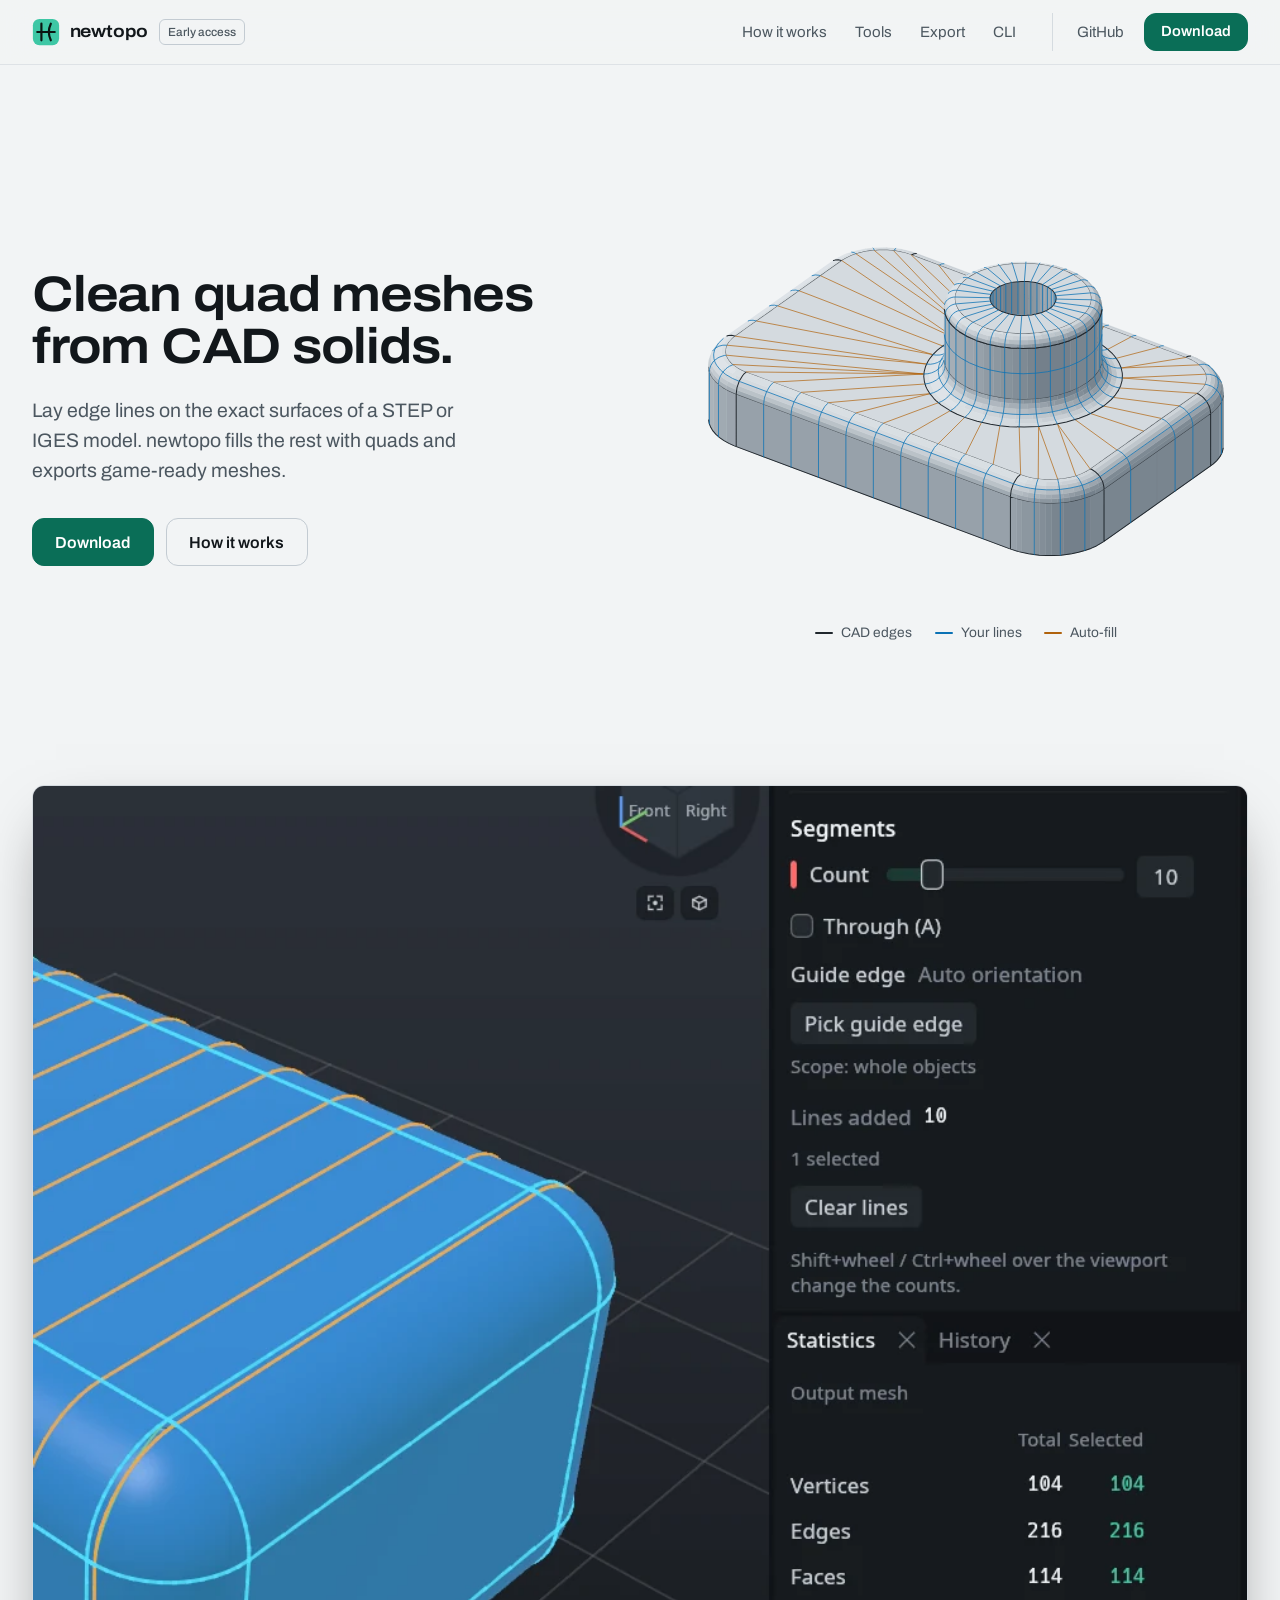
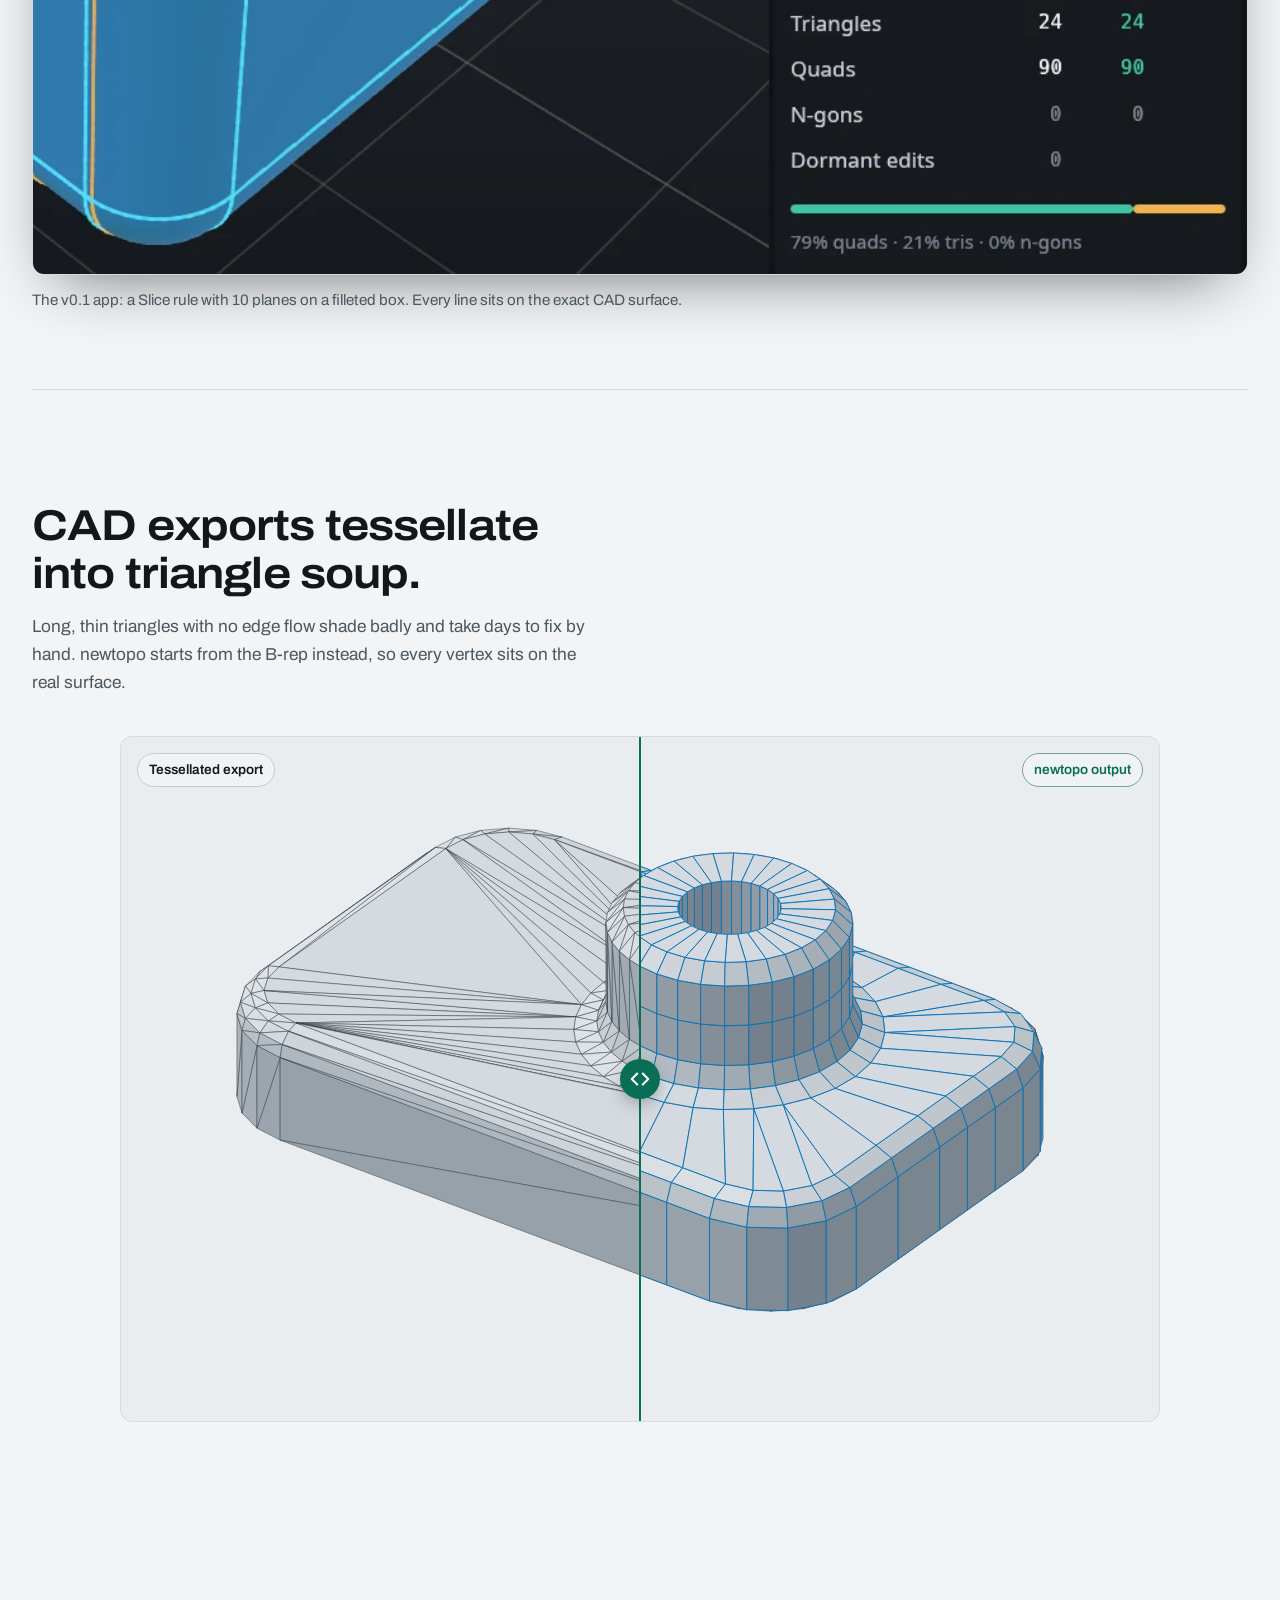
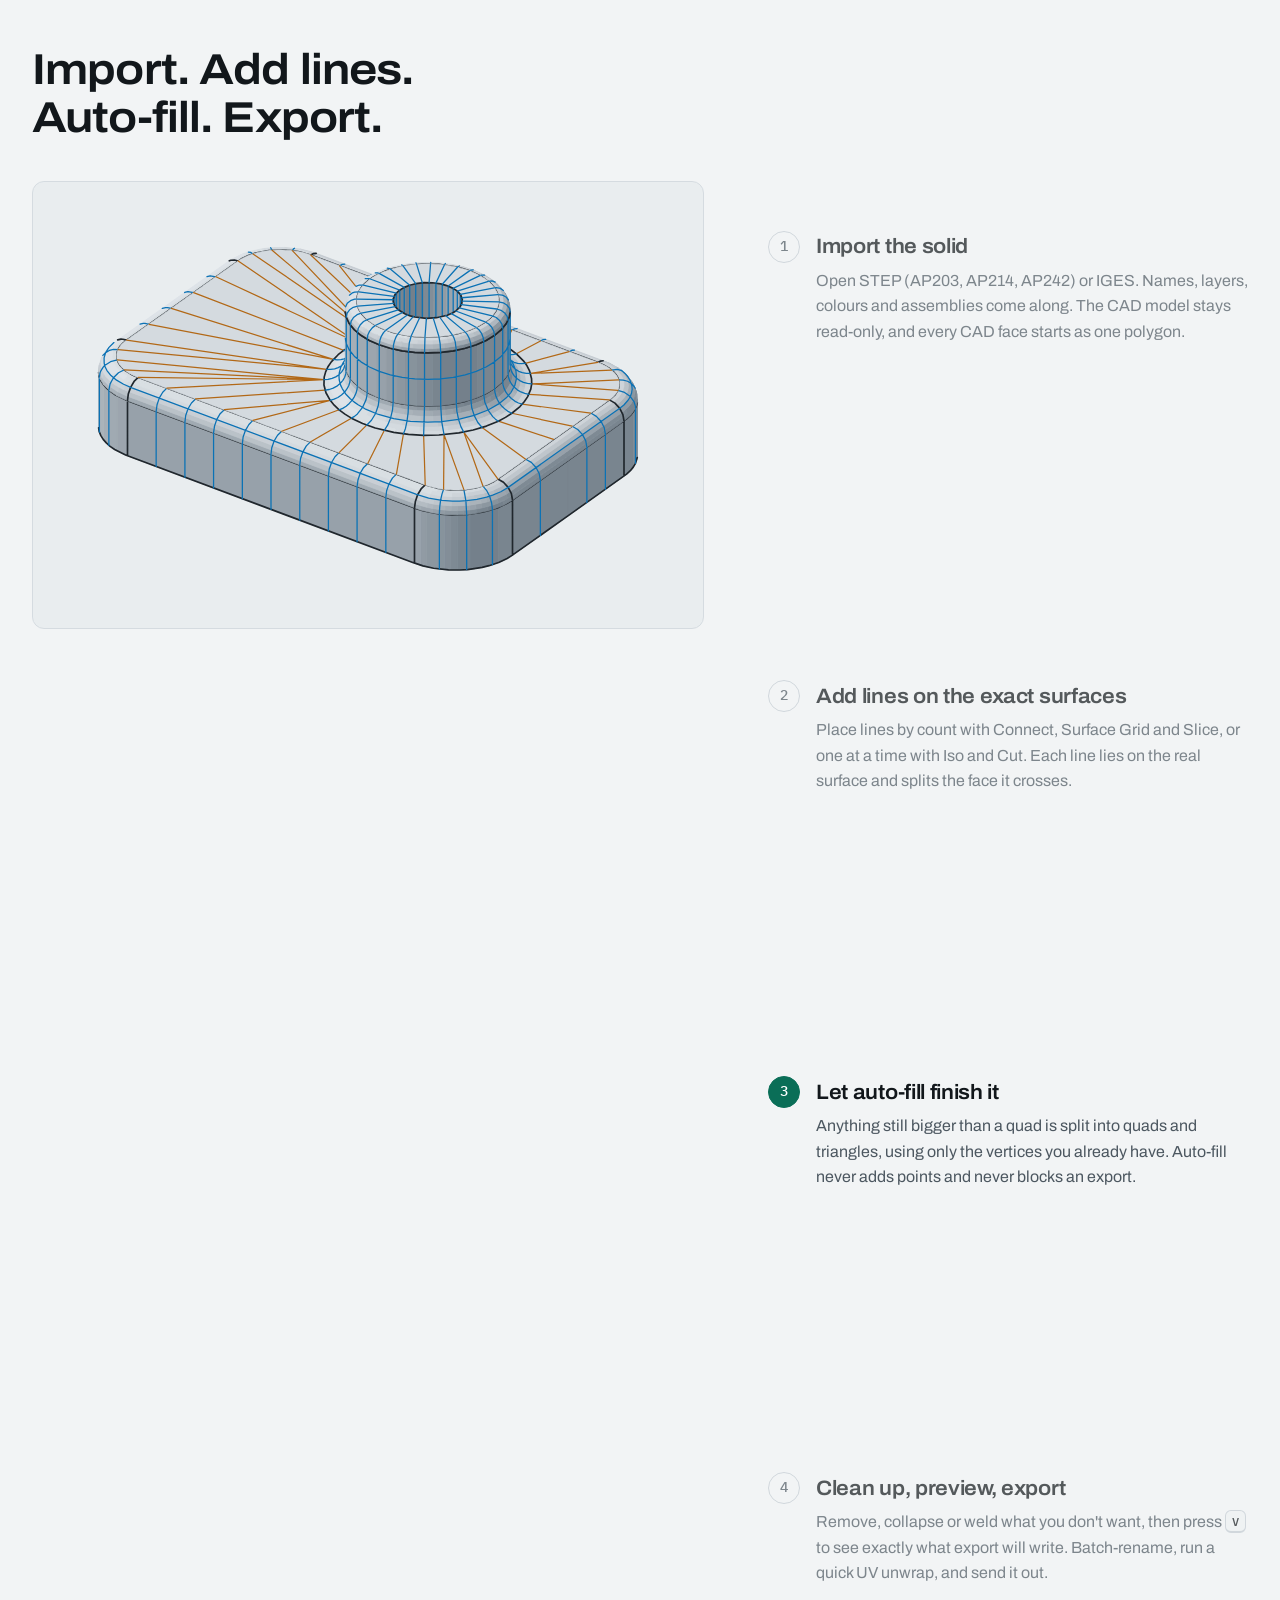
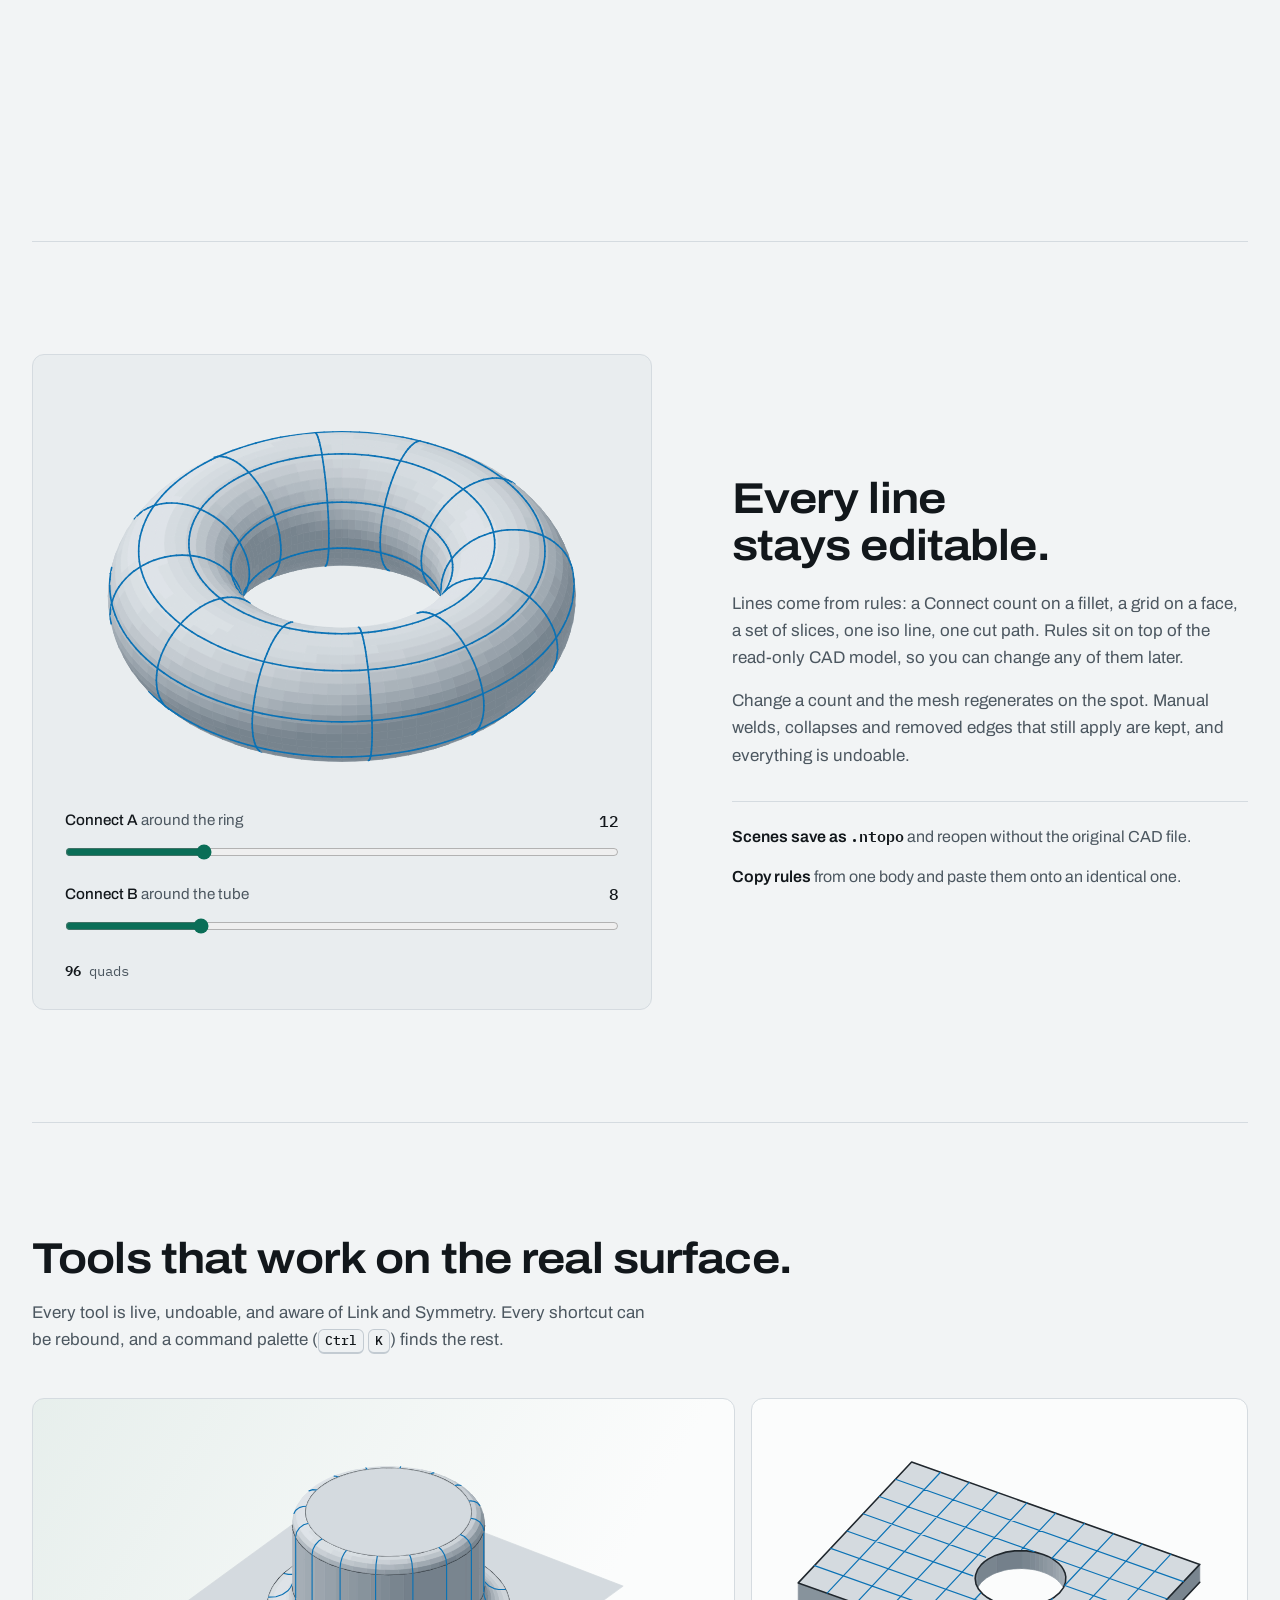
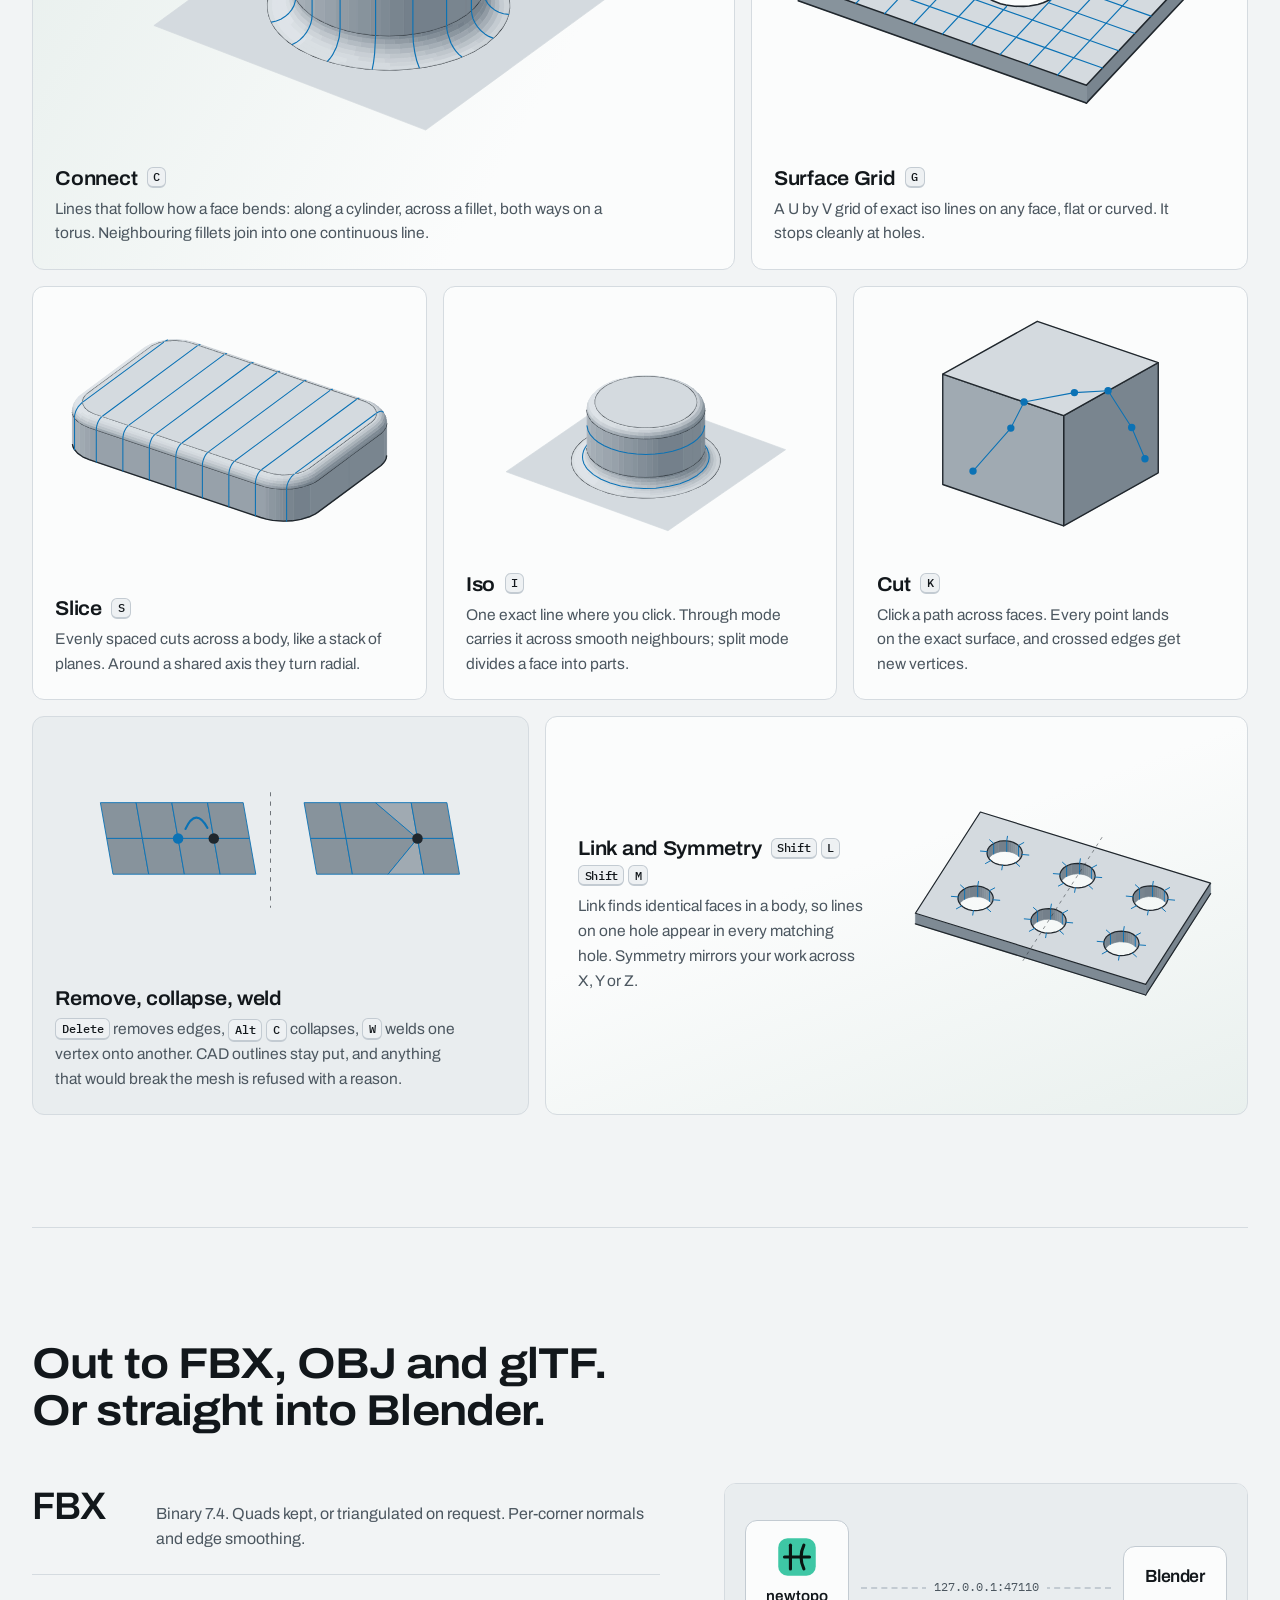
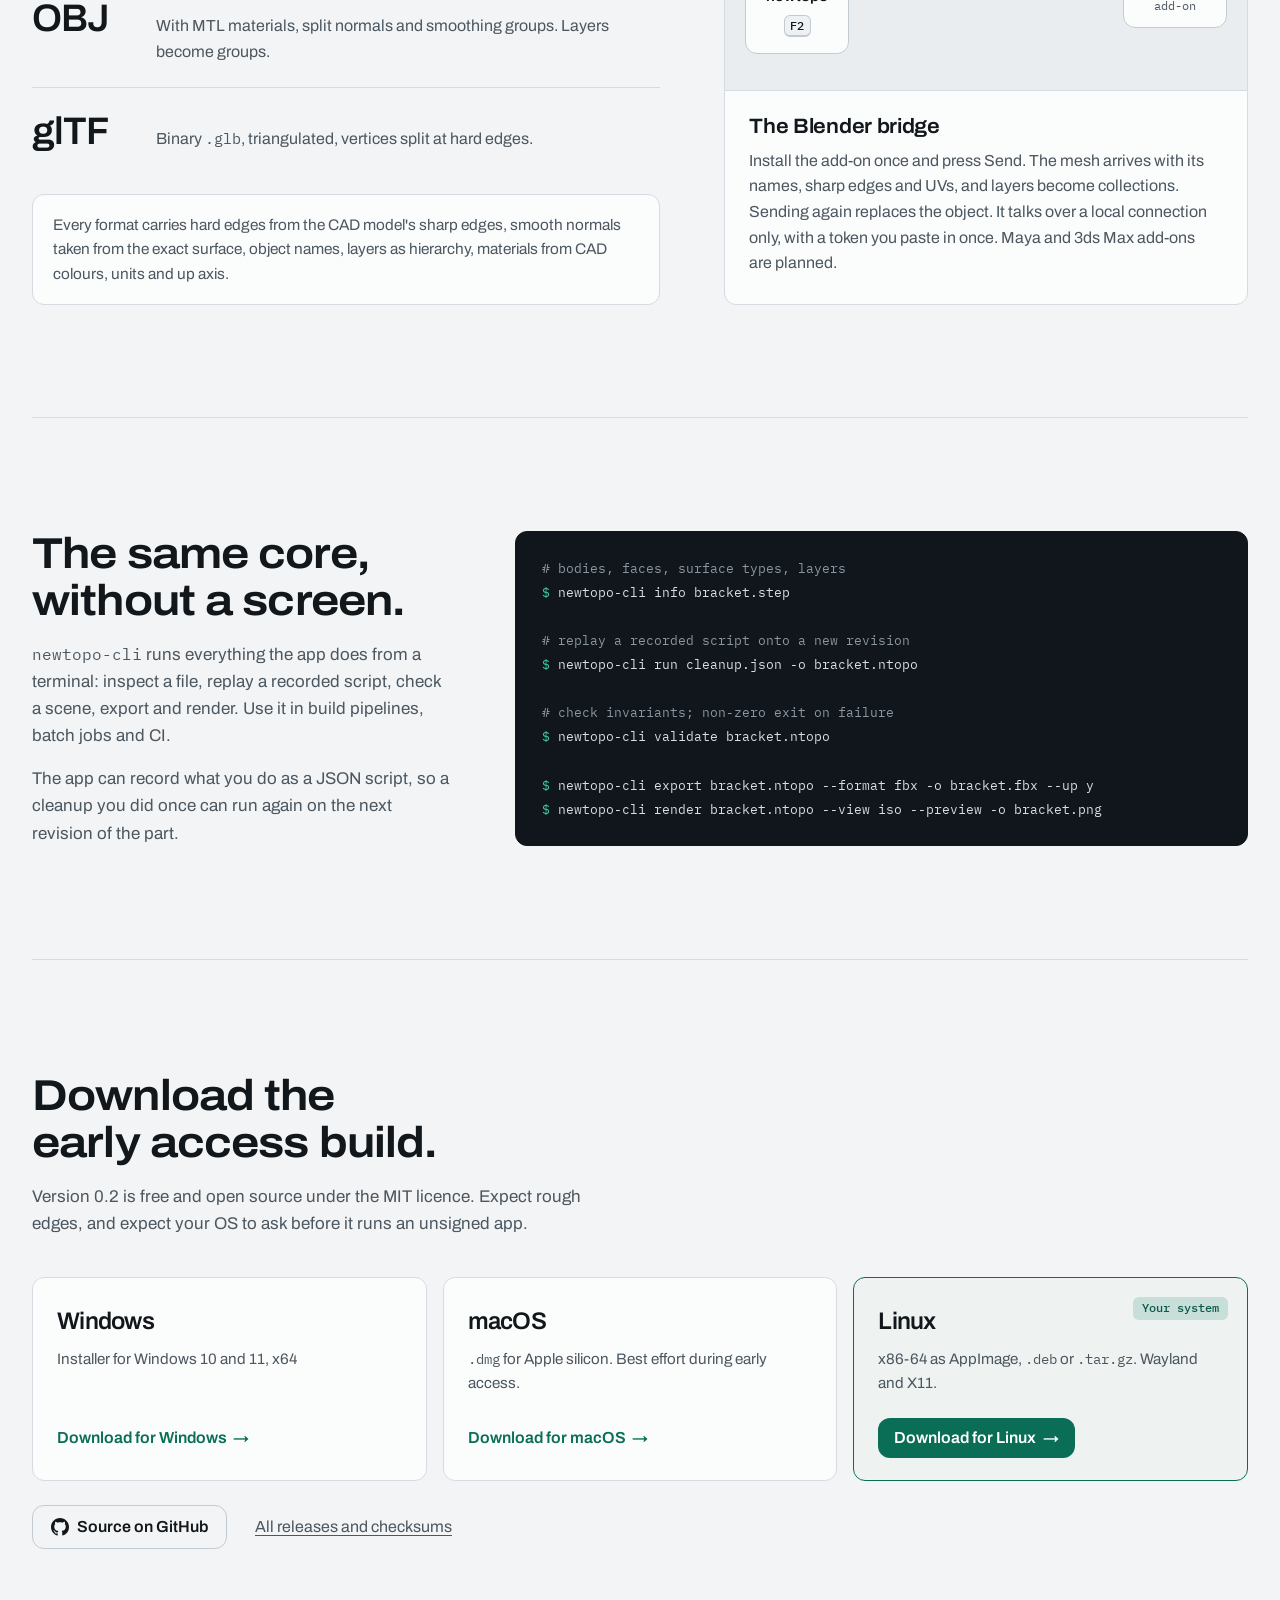
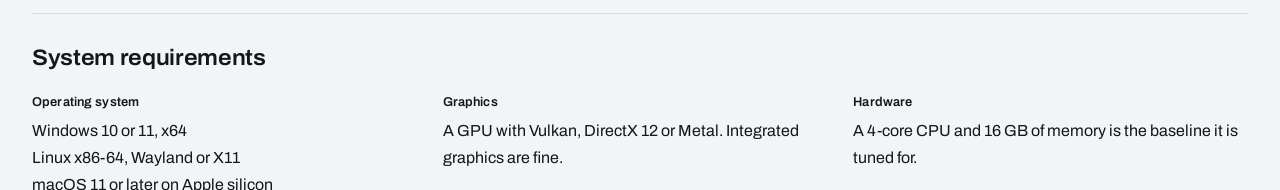
==== commit 58e4e682: "Prepare 0.2.0: version, and the report log keeps its gap marker - Workspace version 0.2.0 (export sn" ====
--- a/site/index.html
+++ b/site/index.html
@@ -99,10 +99,10 @@
       </div>
       <div class="compare" style="--pos: 50%">
         <!-- SCREENSHOT: compare-before. Preview of a plain tessellated STEP import (triangles). Same camera as compare-after. 940x620. -->
-        <img class="compare__img shot" data-shot="compare-before" src="assets/art/compare-soup.svg" width="940" height="620" loading="lazy"
+        <img draggable="false" class="compare__img shot" data-shot="compare-before" src="assets/art/compare-soup.svg" width="940" height="620" loading="lazy"
              alt="The part as a tessellated export: fans of long, thin triangles across the flat top and slivers along the fillets.">
         <!-- SCREENSHOT: compare-after. Preview mode of the same part after newtopo. Same camera as compare-before. 940x620. -->
-        <img class="compare__img compare__after shot" data-shot="compare-after" src="assets/art/compare-quads.svg" width="940" height="620" loading="lazy"
+        <img draggable="false" class="compare__img compare__after shot" data-shot="compare-after" src="assets/art/compare-quads.svg" width="940" height="620" loading="lazy"
              alt="The same part after newtopo: rows of quads that follow the fillets, walls and boss.">
         <span class="compare__handle" aria-hidden="true"></span>
         <input class="compare__range" type="range" min="0" max="100" value="50" step="1"
@@ -338,7 +338,7 @@
     <section class="download wrap" id="download" aria-labelledby="download-title">
       <div class="download__head">
         <h2 id="download-title">Download the early access build.</h2>
-        <p>Version 0.1 is free and open source under the MIT licence. Expect rough edges, and expect your OS to ask before it runs an unsigned app.</p>
+        <p>Version 0.2 is free and open source under the MIT licence. Expect rough edges, and expect your OS to ask before it runs an unsigned app.</p>
       </div>
       <div class="os">
         <p class="os__handheld" hidden>newtopo is a desktop app for Windows, macOS and Linux. Open this page on your computer to download it.</p>
--- a/site/styles.css
+++ b/site/styles.css
@@ -191,7 +191,7 @@
   border: 1px solid var(--line);
   touch-action: pan-y;
 }
-.compare__img { position: absolute; inset: 0; width: 100%; height: 100%; object-fit: contain; }
+.compare__img { position: absolute; inset: 0; width: 100%; height: 100%; object-fit: contain; -webkit-user-drag: none; user-select: none; }
 .compare__after { clip-path: inset(0 0 0 var(--pos)); }
 .compare__handle {
   position: absolute; top: 0; bottom: 0; left: var(--pos); width: 2px; margin-left: -1px;
@@ -208,8 +208,9 @@
     background-image: url("data:image/svg+xml,%3Csvg xmlns='http://www.w3.org/2000/svg' viewBox='0 0 24 24' fill='none' stroke='white' stroke-width='2.2' stroke-linecap='round' stroke-linejoin='round'%3E%3Cpath d='M9 6l-6 6 6 6M15 6l6 6-6 6'/%3E%3C/svg%3E");
   }
 }
-.compare__range {
-  position: absolute; inset: 0; width: 100%; height: 100%; margin: 0;
+/* Doubled class so this beats the global input[type=range] height. */
+.compare__range.compare__range {
+  position: absolute; inset: 0; width: 100%; height: 100%; margin: 0; z-index: 2;
   opacity: 0; cursor: ew-resize; -webkit-appearance: none; appearance: none;
 }
 .compare:has(.compare__range:focus-visible) { outline: 2px solid var(--accent); outline-offset: 3px; }
